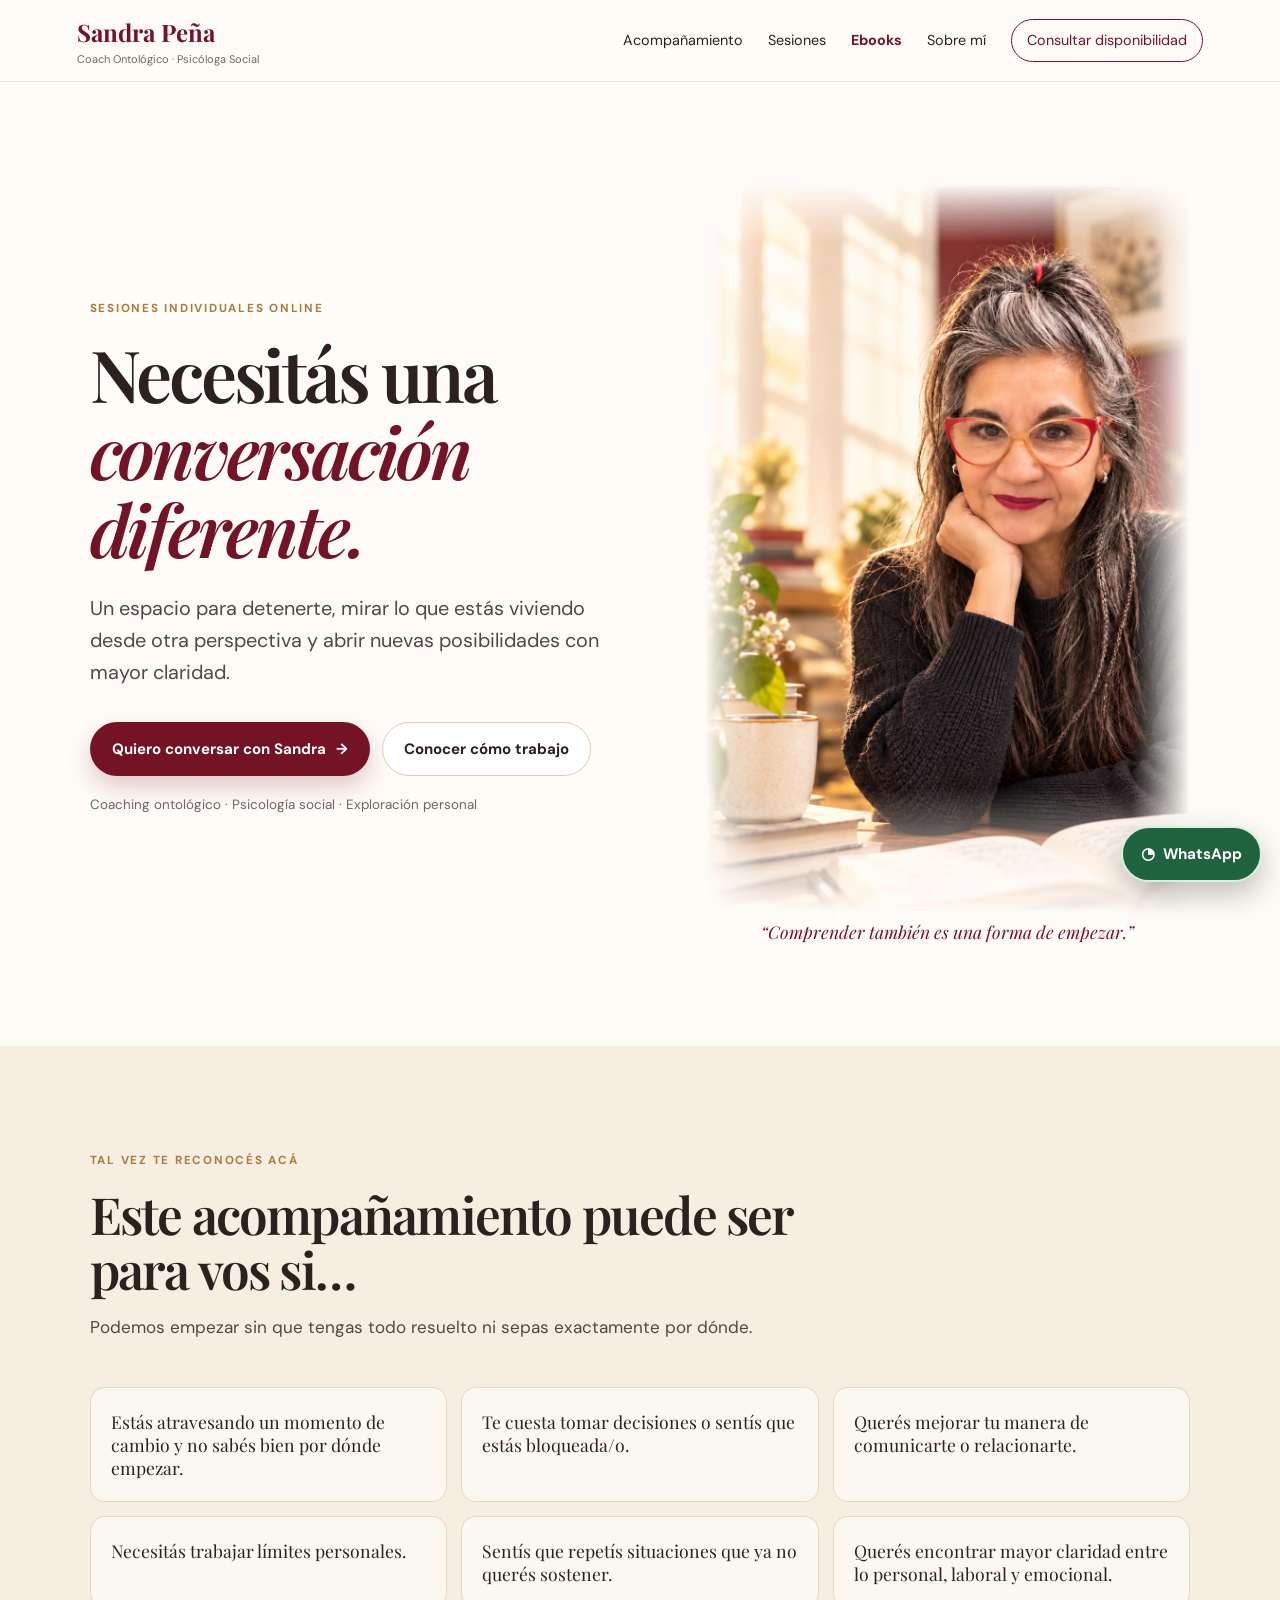
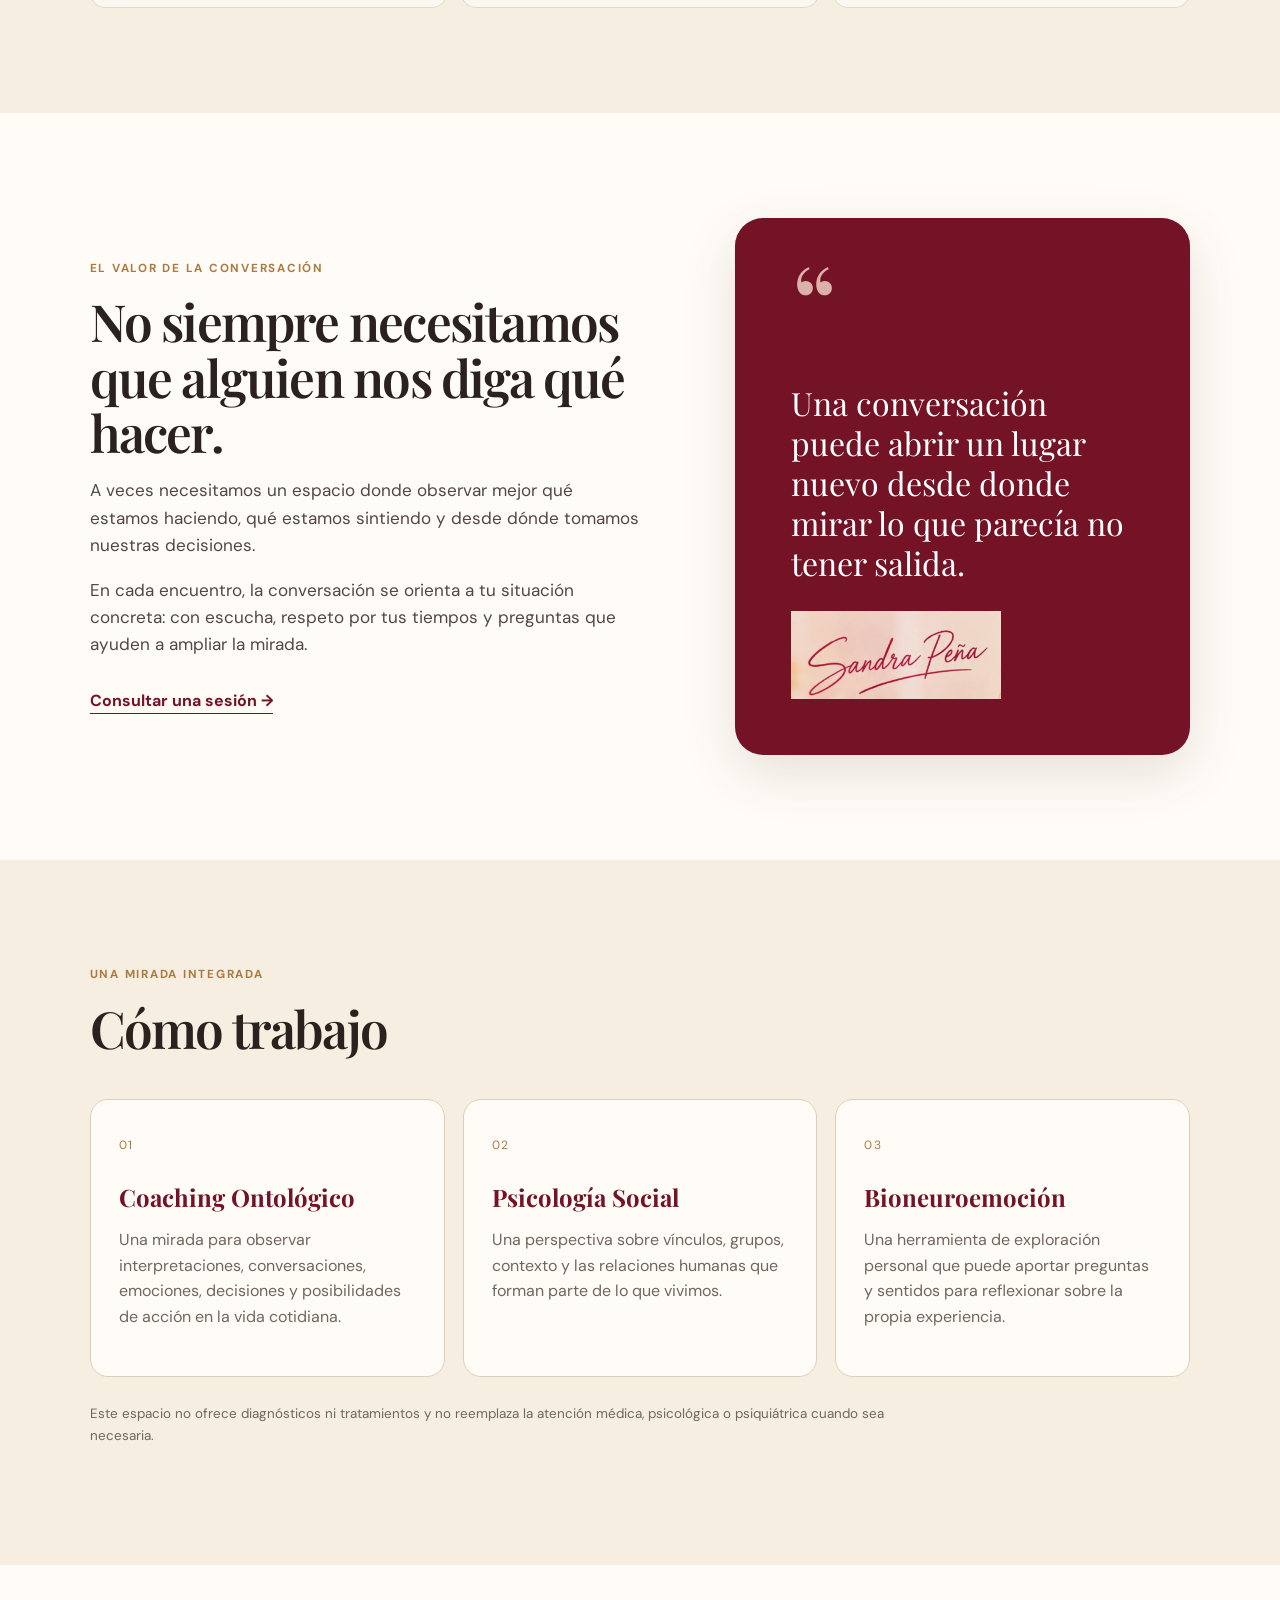
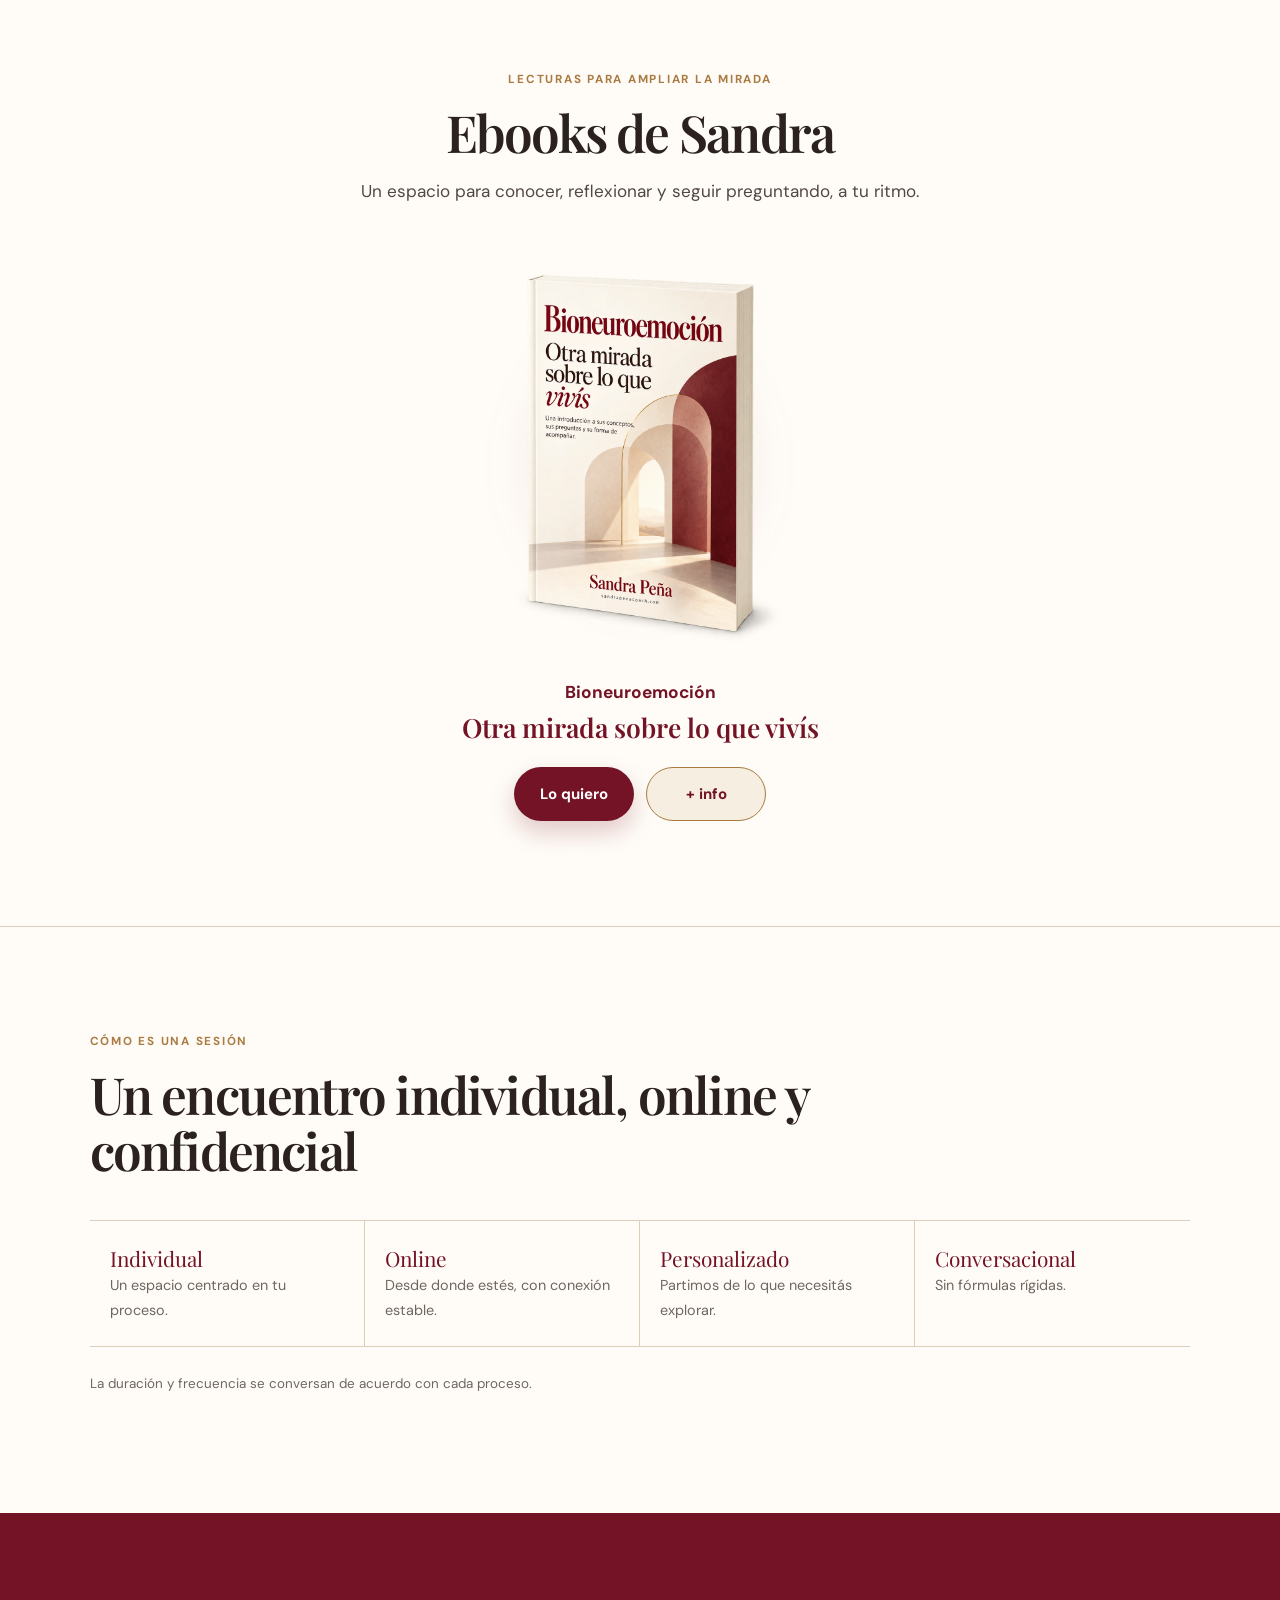
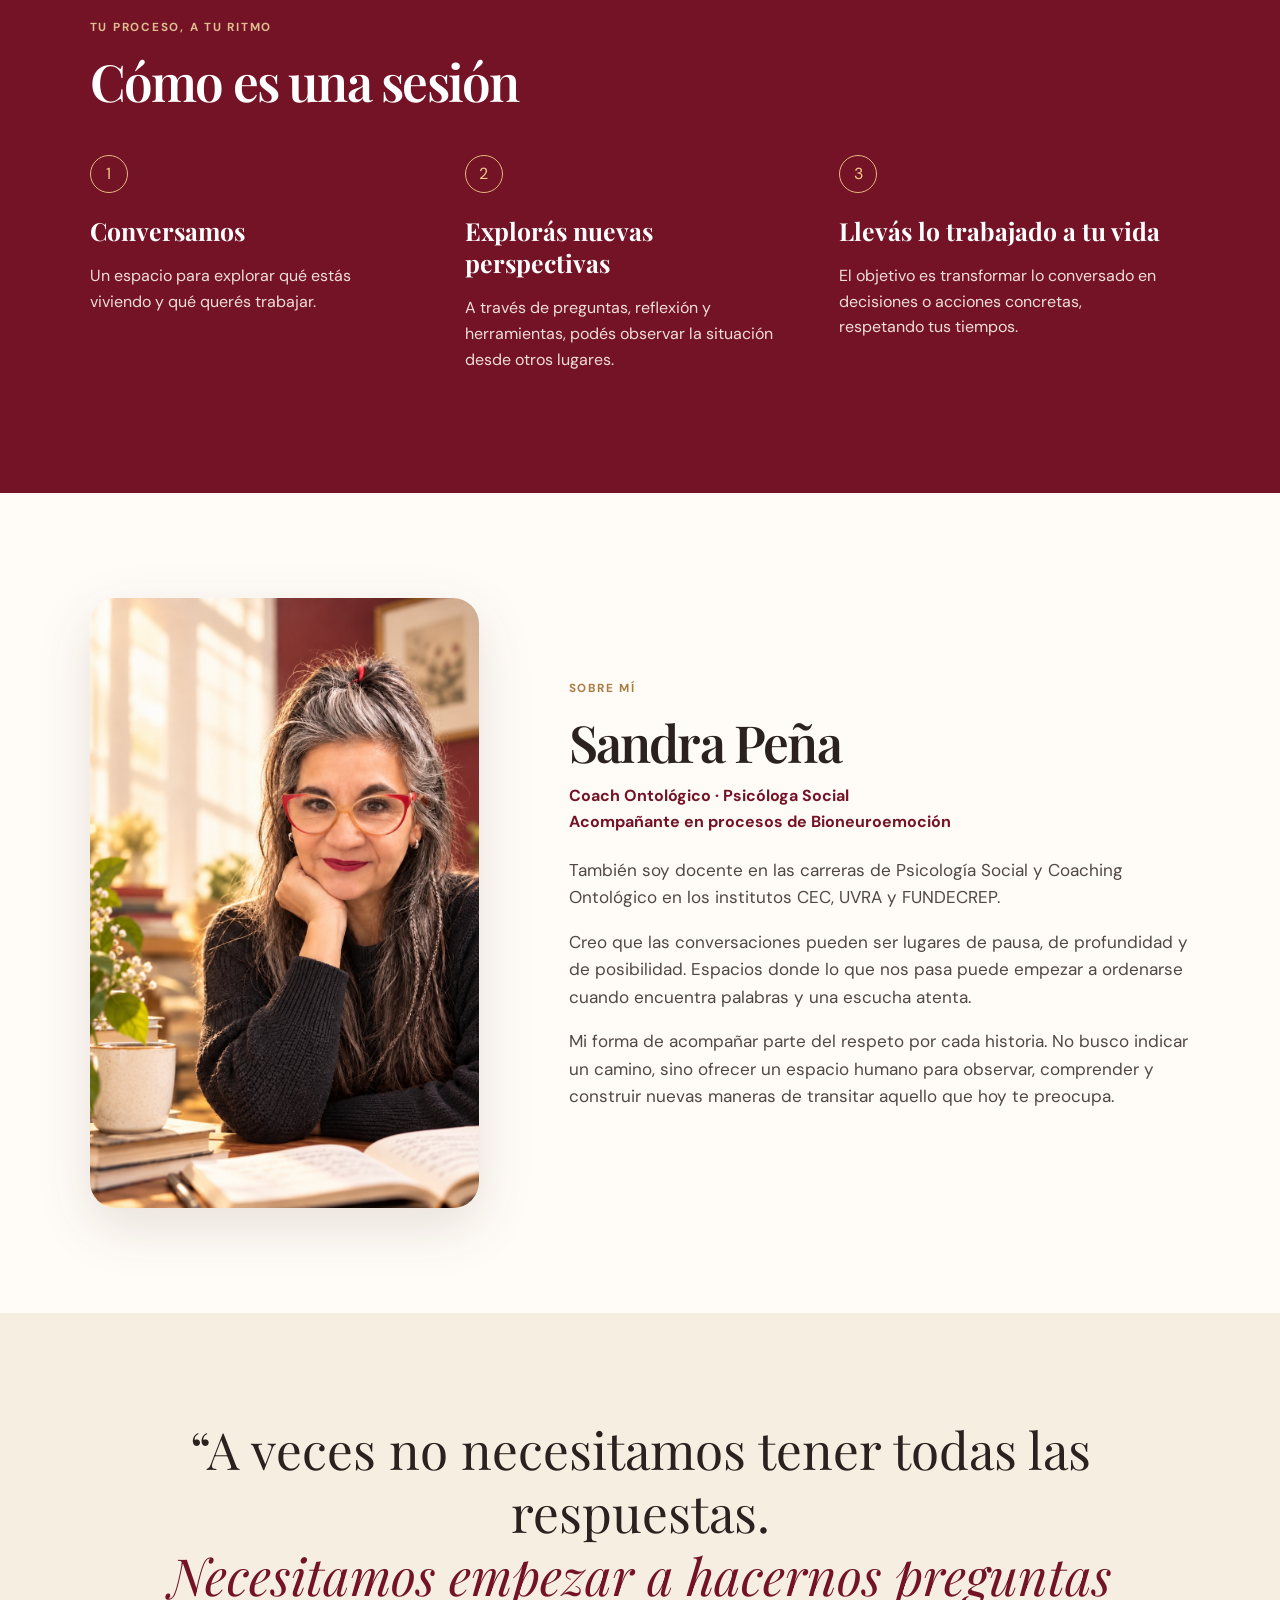
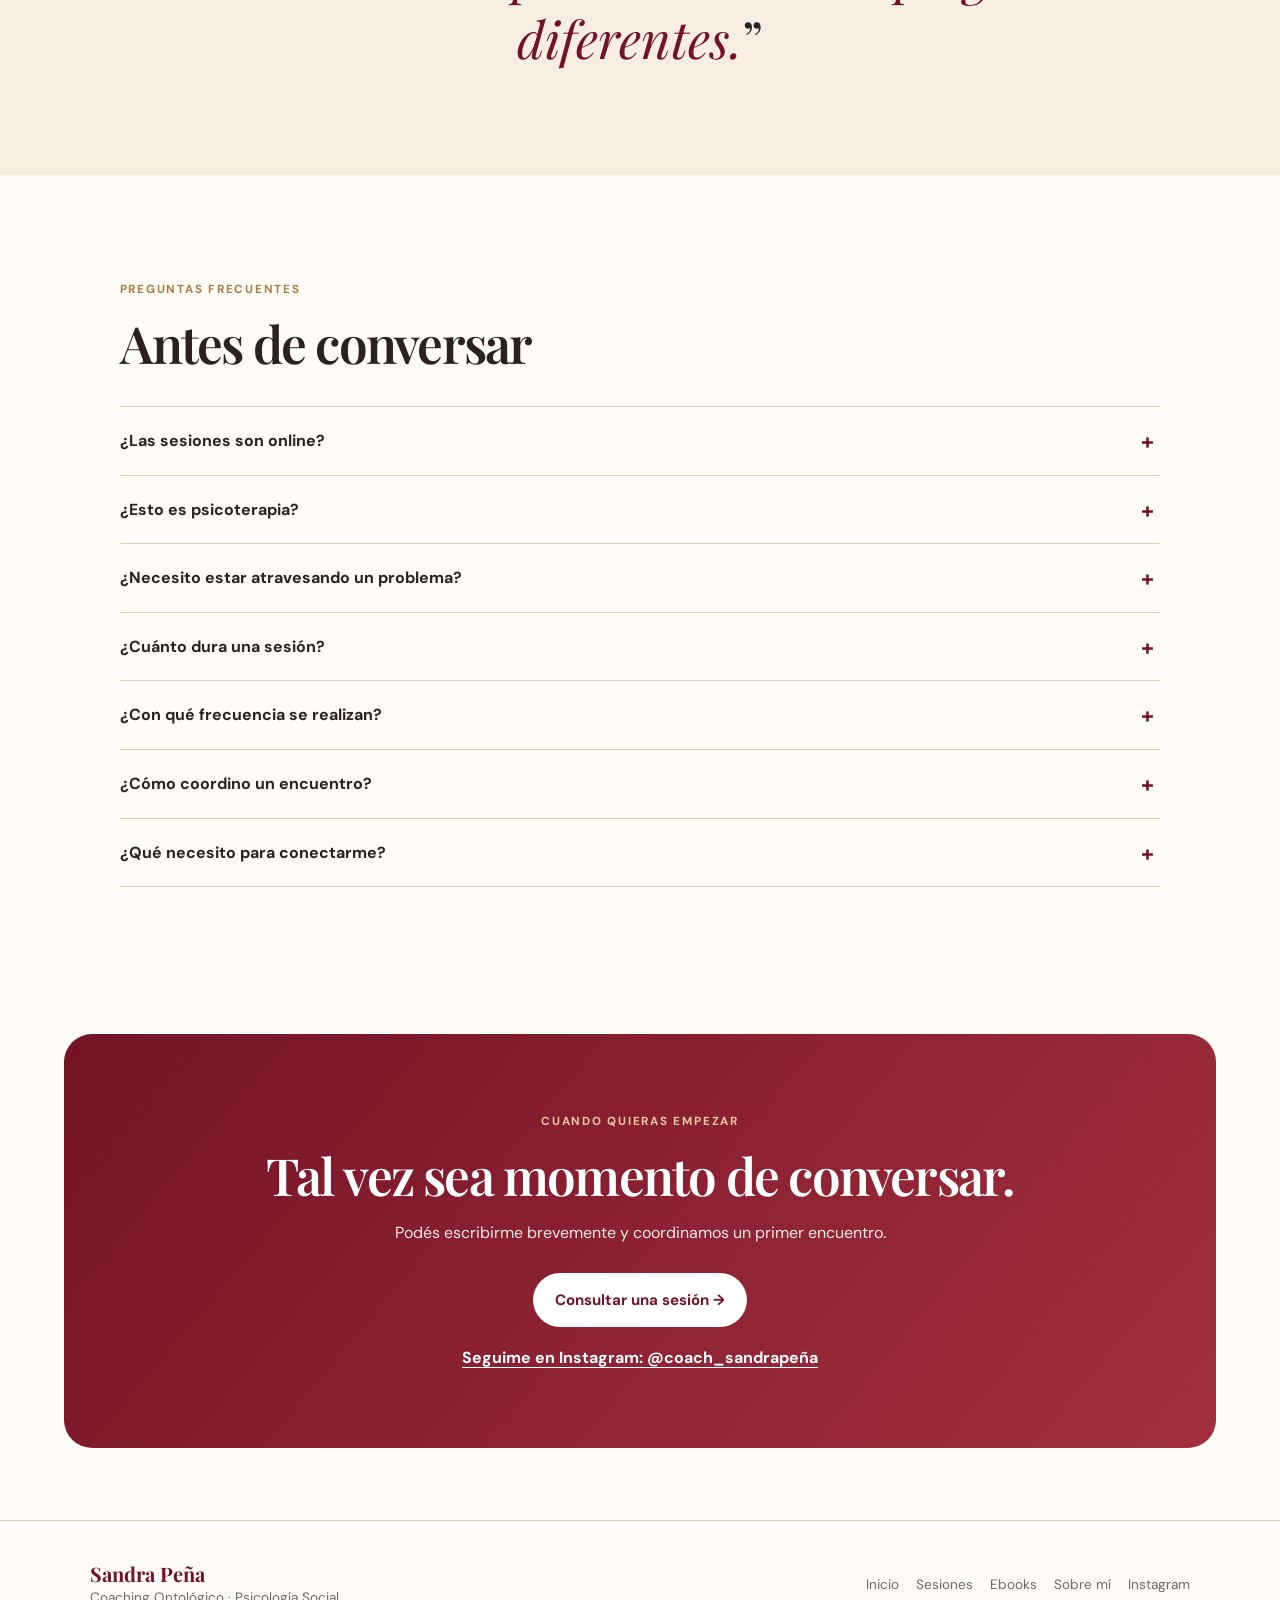
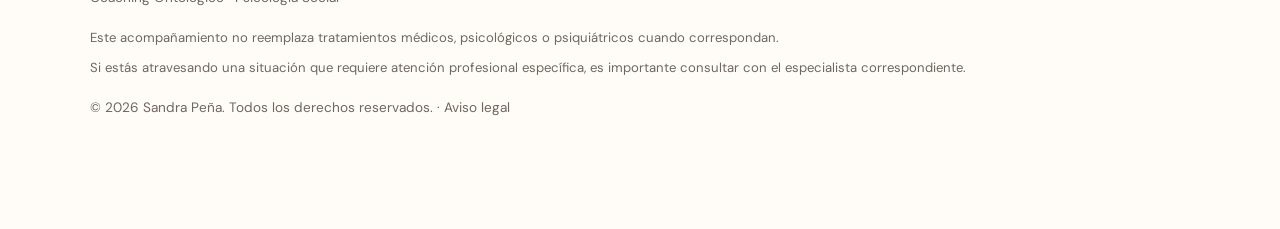
==== index.html @ 054c6bfd "Simplificar ficha del ebook con autora y derechos reservados" ====
<!doctype html>
<html lang="es">
<head>
  <meta charset="utf-8"><meta name="viewport" content="width=device-width, initial-scale=1">
  <title>Sandra Peña | Coaching Ontológico Online · Buenos Aires</title>
  <meta name="description" content="Sandra Peña, coach ontológico en Tortuguitas, Buenos Aires. Acompañamiento personal y sesiones online para explorar decisiones, vínculos, límites y cambios.">
  <meta name="robots" content="index,follow"><meta name="theme-color" content="#741326">
  <meta property="og:type" content="website"><meta property="og:locale" content="es_AR"><meta property="og:title" content="Sandra Peña | Coaching Ontológico Online · Buenos Aires"><meta property="og:description" content="Sandra Peña, coach ontológico en Tortuguitas, Buenos Aires. Acompañamiento personal y sesiones online para explorar decisiones, vínculos, límites y cambios."><meta property="og:image" content="https://sandrapenacoach.com/assets/sandra-hero.jpg">
  <meta name="twitter:card" content="summary_large_image"><link rel="icon" href="favicon.ico" sizes="any"><link rel="icon" href="favicon.png" type="image/png" sizes="192x192"><link rel="apple-touch-icon" href="apple-touch-icon.png" sizes="180x180">
  <link rel="preconnect" href="https://fonts.googleapis.com"><link rel="preconnect" href="https://fonts.gstatic.com" crossorigin><link href="https://fonts.googleapis.com/css2?family=DM+Sans:wght@400;500;600;700&family=Playfair+Display:ital,wght@0,600;0,700;1,600&display=swap" rel="stylesheet"><link rel="stylesheet" href="styles.css?v=20261008ebooks2">
<style>.instagram-link{display:block;margin:18px auto 0;color:#fff;text-decoration:underline;text-underline-offset:4px;font-weight:700}.whatsapp{display:flex;align-items:center;gap:8px;padding:13px 18px;background:#20633f;border:2px solid #d8f0df;box-shadow:0 12px 30px rgba(0,0,0,.25)}.whatsapp strong{font-size:.95rem}@media(max-width:600px){.whatsapp{width:auto;height:auto;min-height:52px;padding:14px 18px;text-align:left}.whatsapp span{display:inline}.whatsapp strong{font-size:1rem}}</style>
<link rel="canonical" href="https://sandrapenacoach.com/"><meta property="og:url" content="https://sandrapenacoach.com/"><meta property="og:site_name" content="Sandra Peña"><meta name="twitter:title" content="Sandra Peña | Coaching Ontológico Online · Buenos Aires"><meta name="twitter:description" content="Sandra Peña, coach ontológico en Tortuguitas, Buenos Aires. Acompañamiento personal y sesiones online para explorar decisiones, vínculos, límites y cambios."><meta name="twitter:image" content="https://sandrapenacoach.com/assets/sandra-hero.jpg">
</head>
<body>
<a class="skip-link" href="#contenido">Ir al contenido</a>
<header class="nav"><a href="#inicio" class="brand" aria-label="Sandra Peña, inicio"><span>Sandra Peña</span><small>Coach Ontológico · Psicóloga Social</small></a><nav aria-label="Secciones"><a href="#acompanamiento">Acompañamiento</a><a href="#sesiones">Sesiones</a><a href="#ebooks" class="ebooks-nav">Ebooks</a><a href="#sobre-mi">Sobre mí</a><a data-whatsapp href="https://wa.me/5491167024220?text=Hola%20Sandra%2C%20estuve%20viendo%20tu%20p%C3%A1gina%20y%20quer%C3%ADa%20consultarte%20por%20las%20sesiones%20individuales." class="nav-cta">Consultar disponibilidad</a></nav></header>
<main id="contenido">
<section class="hero" id="inicio"><div class="hero-copy reveal"><p class="eyebrow">Sesiones individuales online</p><h1>Necesitás una <em>conversación diferente.</em></h1><p class="lead">Un espacio para detenerte, mirar lo que estás viviendo desde otra perspectiva y abrir nuevas posibilidades con mayor claridad.</p><div class="actions"><a data-whatsapp href="https://wa.me/5491167024220?text=Hola%20Sandra%2C%20estuve%20viendo%20tu%20p%C3%A1gina%20y%20quer%C3%ADa%20consultarte%20por%20las%20sesiones%20individuales." class="btn primary">Quiero conversar con Sandra <b aria-hidden="true">→</b></a><a href="#como-trabajo" class="btn secondary">Conocer cómo trabajo</a></div><p class="micro">Coaching ontológico · Psicología social · Exploración personal</p></div><div class="hero-image reveal"><img src="assets/sandra-hero.jpg" alt="Sandra Peña, coach ontológico" width="1024" height="1536" fetchpriority="high" decoding="async"><p>“Comprender también es una forma de empezar.”</p></div></section>
<section class="section pale" id="acompanamiento"><div class="heading reveal"><p class="eyebrow">Tal vez te reconocés acá</p><h2>Este acompañamiento puede ser para vos si…</h2><p>Podemos empezar sin que tengas todo resuelto ni sepas exactamente por dónde.</p></div><ul class="prompt-grid reveal"><li>Estás atravesando un momento de cambio y no sabés bien por dónde empezar.</li><li>Te cuesta tomar decisiones o sentís que estás bloqueada/o.</li><li>Querés mejorar tu manera de comunicarte o relacionarte.</li><li>Necesitás trabajar límites personales.</li><li>Sentís que repetís situaciones que ya no querés sostener.</li><li>Querés encontrar mayor claridad entre lo personal, laboral y emocional.</li></ul></section>
<section class="section experience" id="como-trabajo"><div class="reveal"><p class="eyebrow">El valor de la conversación</p><h2>No siempre necesitamos que alguien nos diga qué hacer.</h2><p>A veces necesitamos un espacio donde observar mejor qué estamos haciendo, qué estamos sintiendo y desde dónde tomamos nuestras decisiones.</p><p>En cada encuentro, la conversación se orienta a tu situación concreta: con escucha, respeto por tus tiempos y preguntas que ayuden a ampliar la mirada.</p><a data-whatsapp class="text-link" href="https://wa.me/5491167024220?text=Hola%20Sandra%2C%20estuve%20viendo%20tu%20p%C3%A1gina%20y%20quer%C3%ADa%20consultarte%20por%20las%20sesiones%20individuales.">Consultar una sesión →</a></div><aside class="quote reveal"><b>“</b><blockquote>Una conversación puede abrir un lugar nuevo desde donde mirar lo que parecía no tener salida.</blockquote><img src="assets/firma-sandra.jpg" alt="Firma de Sandra Peña" width="345" height="145" loading="lazy" decoding="async"></aside></section>
<section class="section pale"><div class="heading reveal"><p class="eyebrow">Una mirada integrada</p><h2>Cómo trabajo</h2></div><div class="discipline-grid"><article class="reveal"><span>01</span><h3>Coaching Ontológico</h3><p>Una mirada para observar interpretaciones, conversaciones, emociones, decisiones y posibilidades de acción en la vida cotidiana.</p></article><article class="reveal"><span>02</span><h3>Psicología Social</h3><p>Una perspectiva sobre vínculos, grupos, contexto y las relaciones humanas que forman parte de lo que vivimos.</p></article><article class="reveal"><span>03</span><h3>Bioneuroemoción</h3><p>Una herramienta de exploración personal que puede aportar preguntas y sentidos para reflexionar sobre la propia experiencia.</p></article></div><p class="note">Este espacio no ofrece diagnósticos ni tratamientos y no reemplaza la atención médica, psicológica o psiquiátrica cuando sea necesaria.</p></section>
<section class="section ebooks" id="ebooks" aria-labelledby="ebooks-title">
<div class="heading reveal"><p class="eyebrow">Lecturas para ampliar la mirada</p><h2 id="ebooks-title">Ebooks de Sandra</h2><p>Un espacio para conocer, reflexionar y seguir preguntando, a tu ritmo.</p></div>
<div class="ebook-grid"><article class="ebook-card reveal" aria-labelledby="bio-book-title">
<div class="ebook-stage"><img src="assets/bioneuroemocion-libro.webp" alt="Portada del libro Bioneuroemoción: otra mirada sobre lo que vivís, de Sandra Peña" width="1024" height="1536" loading="lazy" decoding="async"></div>
<h3 id="bio-book-title"><span>Bioneuroemoción</span>Otra mirada sobre lo que vivís</h3>
<div class="ebook-actions"><a class="btn primary ebook-buy" href="https://wa.me/5491167024220?text=Hola%20Sandra%20vi%20tu%20libro%20%E2%80%9CBioneuroemoci%C3%B3n%3A%20otra%20mirada%20sobre%20lo%20que%20viv%C3%ADs%E2%80%9D%20en%20tu%20web%20me%20interesa%20tenerlo">Lo quiero</a><button class="btn ebook-info" type="button" aria-expanded="false" aria-controls="bio-book-info">+ info</button></div>
<div class="ebook-details" id="bio-book-info" hidden>
<p class="ebook-subtitle">Una introducción a sus conceptos, sus preguntas y su forma de acompañar.</p>
<p>¿Escuchaste hablar de bioneuroemoción y querés entender qué propone? Este libro te acerca a sus conceptos básicos con palabras sencillas y ejemplos cotidianos: interpretaciones, emociones, creencias, proyección e historia familiar.</p>
<p>Una lectura para conocer el enfoque, distinguir sus propuestas de las afirmaciones científicas y saber qué preguntar antes de elegir un acompañamiento o una formación. No necesitás conocimientos previos.</p>
<p class="ebook-specs">Autora: Sandra Peña<br>© 2026 Sandra Peña. Todos los derechos reservados.</p>
<p class="ebook-note">Contenido educativo e informativo. No ofrece diagnósticos ni tratamientos y no reemplaza la atención médica, psicológica o psicoterapéutica.</p>
<p>La compra se coordina por WhatsApp. Una vez confirmado el pago, Sandra te envía el PDF de forma manual.</p>
<a class="btn primary ebook-buy" href="https://wa.me/5491167024220?text=Hola%20Sandra%20vi%20tu%20libro%20%E2%80%9CBioneuroemoci%C3%B3n%3A%20otra%20mirada%20sobre%20lo%20que%20viv%C3%ADs%E2%80%9D%20en%20tu%20web%20me%20interesa%20tenerlo">Lo quiero</a>
</div></article></div></section>
<section class="section" id="sesiones"><div class="heading reveal"><p class="eyebrow">Cómo es una sesión</p><h2>Un encuentro individual, online y confidencial</h2></div><div class="session-grid reveal"><div><strong>Individual</strong><span>Un espacio centrado en tu proceso.</span></div><div><strong>Online</strong><span>Desde donde estés, con conexión estable.</span></div><div><strong>Personalizado</strong><span>Partimos de lo que necesitás explorar.</span></div><div><strong>Conversacional</strong><span>Sin fórmulas rígidas.</span></div></div><p class="note">La duración y frecuencia se conversan de acuerdo con cada proceso.</p></section>
<section class="section process" aria-labelledby="proceso-titulo"><div class="heading reveal"><p class="eyebrow">Tu proceso, a tu ritmo</p><h2 id="proceso-titulo">Cómo es una sesión</h2></div><ol><li class="reveal"><span aria-hidden="true">1</span><h3>Conversamos</h3><p>Un espacio para explorar qué estás viviendo y qué querés trabajar.</p></li><li class="reveal"><span aria-hidden="true">2</span><h3>Explorás nuevas perspectivas</h3><p>A través de preguntas, reflexión y herramientas, podés observar la situación desde otros lugares.</p></li><li class="reveal"><span aria-hidden="true">3</span><h3>Llevás lo trabajado a tu vida</h3><p>El objetivo es transformar lo conversado en decisiones o acciones concretas, respetando tus tiempos.</p></li></ol></section>
<section class="section about" id="sobre-mi"><img class="reveal" src="assets/sandra-hero.jpg" alt="Sandra Peña, Coach Ontológico y Psicóloga Social" width="1024" height="1536" loading="lazy" decoding="async"><div class="reveal"><p class="eyebrow">Sobre mí</p><h2>Sandra Peña</h2><p class="role">Coach Ontológico · Psicóloga Social<br>Acompañante en procesos de Bioneuroemoción</p><p>También soy docente en las carreras de Psicología Social y Coaching Ontológico en los institutos CEC, UVRA y FUNDECREP.</p><p>Creo que las conversaciones pueden ser lugares de pausa, de profundidad y de posibilidad. Espacios donde lo que nos pasa puede empezar a ordenarse cuando encuentra palabras y una escucha atenta.</p><p>Mi forma de acompañar parte del respeto por cada historia. No busco indicar un camino, sino ofrecer un espacio humano para observar, comprender y construir nuevas maneras de transitar aquello que hoy te preocupa.</p></div></section>
<section class="editorial"><p class="reveal">“A veces no necesitamos tener todas las respuestas.<br><em>Necesitamos empezar a hacernos preguntas diferentes.</em>”</p></section>
<section class="section faq"><div class="heading reveal"><p class="eyebrow">Preguntas frecuentes</p><h2>Antes de conversar</h2></div><div class="reveal"><details><summary>¿Las sesiones son online?</summary><p>Sí. Se realizan de manera online, para que puedas conectarte desde donde estés.</p></details><details><summary>¿Esto es psicoterapia?</summary><p>No. Es un espacio de acompañamiento desde el coaching ontológico y la psicología social. No sustituye un proceso de psicoterapia ni la atención médica o psiquiátrica cuando sean necesarias.</p></details><details><summary>¿Necesito estar atravesando un problema?</summary><p>No necesariamente. También puede ser un espacio para revisar una decisión, un cambio o una inquietud.</p></details><details><summary>¿Cuánto dura una sesión?</summary><p>La duración se informa y acuerda al momento de coordinar, según la modalidad elegida.</p></details><details><summary>¿Con qué frecuencia se realizan?</summary><p>La frecuencia se conversa de manera personalizada según lo que necesites trabajar.</p></details><details><summary>¿Cómo coordino un encuentro?</summary><p>Podés enviar una consulta por WhatsApp para conversar sobre disponibilidad y modalidad.</p></details><details><summary>¿Qué necesito para conectarme?</summary><p>Un dispositivo con cámara y una conexión estable, en un lugar donde puedas estar con privacidad.</p></details></div></section>
<section class="cta reveal" id="contacto"><p class="eyebrow">Cuando quieras empezar</p><h2>Tal vez sea momento de conversar.</h2><p>Podés escribirme brevemente y coordinamos un primer encuentro.</p><a data-whatsapp class="btn light" href="https://wa.me/5491167024220?text=Hola%20Sandra%2C%20estuve%20viendo%20tu%20p%C3%A1gina%20y%20quer%C3%ADa%20consultarte%20por%20las%20sesiones%20individuales." aria-label="Consultar por WhatsApp">Consultar una sesión →</a><a class="instagram-link" href="https://instagram.com/coach_sandrapena" target="_blank" rel="noopener">Seguime en Instagram: @coach_sandrapeña</a></section>
</main>
<template id="testimonios-pendientes">
<section class="section pale testimonials" aria-labelledby="testimonios-titulo"><div class="heading"><p class="eyebrow">Cada proceso es propio</p><h2 id="testimonios-titulo">Experiencias de quienes atravesaron su propio proceso</h2></div><div class="testimonial-grid"><figure><blockquote>“Pude ordenar muchas cosas que venía postergando y empezar a tomar decisiones con más claridad.”</blockquote><figcaption>Mariana</figcaption></figure><figure><blockquote>“Entendí que estaba repitiendo situaciones sin darme cuenta. Hoy puedo verlas antes y elegir distinto.”</blockquote><figcaption>Carla</figcaption></figure><figure><blockquote>“Aprendí a poner límites sin sentir tanta culpa. Eso cambió mucho mi manera de relacionarme.”</blockquote><figcaption>Lucía</figcaption></figure></div></section>
</template>

<a data-whatsapp class="whatsapp" href="https://wa.me/5491167024220?text=Hola%20Sandra%2C%20estuve%20viendo%20tu%20p%C3%A1gina%20y%20quer%C3%ADa%20consultarte%20por%20las%20sesiones%20individuales." aria-label="Consultar por WhatsApp"><span aria-hidden="true">◔</span><strong>WhatsApp</strong></a>
<footer><div><strong>Sandra Peña</strong><span>Coaching Ontológico · Psicología Social</span></div><nav aria-label="Pie de página"><a href="#inicio">Inicio</a><a href="#sesiones">Sesiones</a><a href="#ebooks" class="ebooks-nav">Ebooks</a><a href="#sobre-mi">Sobre mí</a><a href="https://instagram.com/coach_sandrapena" target="_blank" rel="noopener" aria-label="Instagram de Sandra Peña">Instagram</a></nav><p class="legal">Este acompañamiento no reemplaza tratamientos médicos, psicológicos o psiquiátricos cuando correspondan.<br><span>Si estás atravesando una situación que requiere atención profesional específica, es importante consultar con el especialista correspondiente.</span></p><p>© <span id="year">2026</span> Sandra Peña. Todos los derechos reservados. · <a href="/aviso-legal">Aviso legal</a></p></footer>
<script type="application/ld+json" id="structured-data">{"@context":"https://schema.org","@graph":[{"@type":"Person","@id":"https://sandrapenacoach.com/#sandra","name":"Sandra Peña","url":"https://sandrapenacoach.com/","image":"https://sandrapenacoach.com/assets/sandra-hero.jpg","jobTitle":"Coach Ontológico y Psicóloga Social","description":"Sandra Peña, coach ontológico y psicóloga social en Tortuguitas, Malvinas Argentinas, Buenos Aires. Ofrece sesiones individuales online de coaching y acompañamiento personal.","telephone":"+5491167024220","sameAs":["https://instagram.com/coach_sandrapena"],"address":{"@type":"PostalAddress","addressLocality":"Tortuguitas","addressRegion":"Buenos Aires","addressCountry":"AR"}},{"@type":"WebSite","@id":"https://sandrapenacoach.com/#website","url":"https://sandrapenacoach.com/","name":"Sandra Peña","inLanguage":"es-AR","publisher":{"@id":"https://sandrapenacoach.com/#sandra"}},{"@type":"Service","@id":"https://sandrapenacoach.com/#coaching","name":"Coaching ontológico online","serviceType":"Coaching ontológico y acompañamiento personal online","description":"Sesiones individuales online de coaching ontológico y acompañamiento personal para explorar decisiones, comunicación, vínculos, límites y procesos de cambio.","provider":{"@id":"https://sandrapenacoach.com/#sandra"},"areaServed":[{"@type":"Place","name":"Tortuguitas, Malvinas Argentinas"},{"@type":"AdministrativeArea","name":"Buenos Aires"},{"@type":"Country","name":"Argentina"}],"availableChannel":{"@type":"ServiceChannel","serviceUrl":"https://sandrapenacoach.com/#sesiones","availableLanguage":"es"}},{"@type":"WebPage","@id":"https://sandrapenacoach.com/#pagina","url":"https://sandrapenacoach.com/","name":"Sandra Peña | Coaching Ontológico Online · Buenos Aires","description":"Sandra Peña, coach ontológico en Tortuguitas, Buenos Aires. Acompañamiento personal y sesiones online para explorar decisiones, vínculos, límites y cambios.","inLanguage":"es-AR","isPartOf":{"@id":"https://sandrapenacoach.com/#website"},"about":[{"@id":"https://sandrapenacoach.com/#sandra"},{"@id":"https://sandrapenacoach.com/#coaching"}]}]}</script><script src="script.js?v=20261008ebooks"></script>
</body></html>
---- styles.css ----
:root{--wine:#741326;--dark:#4f0917;--gold:#a97b42;--cream:#f6eee1;--paper:#fffcf7;--ink:#2b2220;--muted:#706660;--line:#ddceb9;--shadow:0 18px 55px rgba(67,29,25,.13)}*{box-sizing:border-box}html{scroll-behavior:smooth}body{margin:0;background:var(--paper);color:var(--ink);font:16px/1.6 "DM Sans",Arial,sans-serif}a{color:inherit;text-decoration:none}img{display:block;max-width:100%}h1,h2,h3{font-family:"Playfair Display",Georgia,serif;line-height:1.08;margin:0}h1{font-size:clamp(3rem,5.6vw,6.1rem);letter-spacing:-.045em;font-weight:600}h1 em{color:var(--wine)}h2{font-size:clamp(2.2rem,4vw,4.2rem);letter-spacing:-.035em;font-weight:600}h3{font-size:1.5rem;color:var(--wine)}.skip-link{position:absolute;top:-70px;left:12px;z-index:100;background:var(--wine);color:#fff;padding:10px 14px}.skip-link:focus{top:0}.nav{height:82px;position:sticky;top:0;z-index:20;display:flex;justify-content:space-between;align-items:center;padding:14px clamp(18px,6vw,96px);background:rgba(255,252,247,.92);backdrop-filter:blur(16px);border-bottom:1px solid rgba(169,123,66,.18)}.brand{display:flex;flex-direction:column;line-height:1.1}.brand span,footer strong{font:700 1.5rem "Playfair Display",serif;color:var(--wine)}.brand small{font-size:.69rem;margin-top:5px;color:var(--muted)}.nav nav{display:flex;gap:25px;align-items:center;font-size:.9rem}.nav nav a:hover,footer a:hover{color:var(--wine)}.nav-cta{padding:9px 15px;border:1px solid var(--wine);border-radius:999px;color:var(--wine)}.hero{min-height:calc(100vh - 82px);display:grid;grid-template-columns:1.04fr .96fr;align-items:center;gap:clamp(40px,7vw,120px);padding:clamp(48px,8vw,120px) clamp(18px,7vw,112px);overflow:hidden}.hero-copy{max-width:710px}.eyebrow{margin:0 0 17px;text-transform:uppercase;font-weight:700;letter-spacing:.15em;font-size:.73rem;color:var(--gold)}.lead{font-size:clamp(1.08rem,1.55vw,1.28rem);max-width:620px;color:#514743;margin:26px 0 0}.actions{display:flex;gap:12px;flex-wrap:wrap;margin:33px 0 18px}.btn{display:inline-flex;gap:10px;align-items:center;justify-content:center;border-radius:999px;padding:14px 21px;font-weight:700;font-size:.94rem;border:1px solid transparent;transition:transform .2s,background .2s,box-shadow .2s}.btn:hover{transform:translateY(-2px)}.btn:focus-visible,a:focus-visible,summary:focus-visible{outline:3px solid #d4aa6d;outline-offset:4px}.primary{color:#fff;background:var(--wine);box-shadow:0 11px 25px rgba(116,19,38,.22)}.primary:hover{background:var(--dark)}.secondary{border-color:var(--line);background:#fff}.micro,.note{color:var(--muted);font-size:.84rem}.hero-image{position:relative;justify-self:end;max-width:590px}.hero-image:before{content:"";position:absolute;z-index:-1;inset:-25px 15% 15% -23px;border:1px solid rgba(169,123,66,.52);border-radius:48% 48% 24px 24px}.hero-image img{width:100%;height:min(75vh,740px);object-fit:cover;object-position:center 22%;border-radius:45% 45% 25px 25px;box-shadow:var(--shadow)}.hero-image p{position:absolute;left:-37px;bottom:30px;max-width:285px;padding:17px 19px;margin:0;background:rgba(255,252,247,.94);border-left:3px solid var(--wine);font:italic 1.05rem "Playfair Display",serif;color:var(--wine);box-shadow:var(--shadow)}.section{padding:105px clamp(18px,7vw,112px)}.pale{background:var(--cream)}.heading{max-width:780px}.heading>p:not(.eyebrow),.experience p:not(.eyebrow),.about p:not(.eyebrow):not(.role){color:#514743;font-size:1.07rem}.prompt-grid{display:grid;grid-template-columns:repeat(3,1fr);gap:14px;padding:0;margin:45px 0 0;list-style:none}.prompt-grid li{padding:22px 20px;background:rgba(255,255,255,.54);border:1px solid rgba(169,123,66,.25);border-radius:15px;font:1.1rem "Playfair Display",serif}.experience{display:grid;grid-template-columns:1.1fr .9fr;gap:clamp(40px,7vw,100px);align-items:center}.text-link{display:inline-block;margin-top:12px;color:var(--wine);font-weight:700;border-bottom:1px solid}.quote{background:var(--wine);border-radius:28px;padding:clamp(32px,5vw,56px);color:#fff;box-shadow:var(--shadow)}.quote>b{font:7rem/.5 "Playfair Display",serif;color:#dcb1aa}.quote blockquote{font:clamp(1.6rem,2.5vw,2.45rem)/1.25 "Playfair Display",serif;margin:28px 0}.quote img{width:210px;height:auto;max-width:100%;object-fit:contain;mix-blend-mode:screen;opacity:.9}.discipline-grid{display:grid;grid-template-columns:repeat(3,1fr);gap:18px;margin-top:43px}.discipline-grid article{padding:31px 28px;background:var(--paper);border:1px solid var(--line);border-radius:18px}.discipline-grid span{color:var(--gold);font-size:.75rem;letter-spacing:.14em}.discipline-grid h3{margin:28px 0 10px}.discipline-grid p{color:var(--muted)}.note{max-width:850px;margin-top:26px}.session-grid{display:grid;grid-template-columns:repeat(4,1fr);margin-top:42px;border-top:1px solid var(--line);border-bottom:1px solid var(--line)}.session-grid div{padding:23px 20px;border-right:1px solid var(--line)}.session-grid div:last-child{border:0}.session-grid strong{display:block;color:var(--wine);font:1.3rem "Playfair Display",serif}.session-grid span{font-size:.9rem;color:var(--muted)}.process{background:var(--wine);color:#fff}.process .eyebrow{color:#dfbd91}.process ol{padding:0;margin:46px 0 0;display:grid;grid-template-columns:repeat(3,1fr);list-style:none}.process li{padding-right:32px}.process li>span{display:grid;place-items:center;width:38px;height:38px;border:1px solid #e3b87c;border-radius:50%;color:#f1c889;margin-bottom:22px}.process h3{color:#fff}.process li p{color:#f0deda}.about{display:grid;grid-template-columns:.77fr 1.23fr;gap:clamp(38px,7vw,105px);align-items:center}.about>img{width:100%;height:610px;object-fit:cover;object-position:center 22%;border-radius:26px;box-shadow:var(--shadow)}.role{font-weight:700;color:var(--wine);margin:13px 0 23px}.editorial{padding:105px 20px;background:var(--cream);text-align:center}.editorial p{max-width:980px;margin:0 auto;font:clamp(2rem,4vw,4rem)/1.23 "Playfair Display",serif}.editorial em{color:var(--wine)}.faq{max-width:1220px;margin:auto}.faq>div:last-child{margin-top:35px;border-bottom:1px solid var(--line)}details{border-top:1px solid var(--line);padding:21px 0}summary{position:relative;cursor:pointer;padding-right:35px;font-weight:700;list-style:none}summary::-webkit-details-marker{display:none}summary:after{content:"+";position:absolute;right:6px;color:var(--wine);font-size:1.4rem;top:-4px}details[open] summary:after{content:"−"}details p{max-width:810px;color:var(--muted);margin-bottom:0}.cta{margin:42px clamp(12px,5vw,72px) 72px;padding:78px 24px;background:linear-gradient(130deg,var(--wine),#a2303d);border-radius:28px;text-align:center;color:#fff}.cta h2{max-width:850px;margin:auto}.cta>p:not(.eyebrow){max-width:600px;margin:17px auto 27px;color:#f6e8e4}.cta .eyebrow{color:#e9c99f}.light{background:#fff;color:var(--wine)}.cta small{display:block;margin-top:14px;color:#f5dcd6}.whatsapp{position:fixed;right:18px;bottom:18px;z-index:25;padding:12px 16px;border-radius:999px;background:#275d45;color:#fff;font-weight:700;box-shadow:var(--shadow)}footer{display:grid;grid-template-columns:1fr auto;gap:18px 45px;padding:39px clamp(18px,7vw,112px);border-top:1px solid var(--line);color:var(--muted);font-size:.85rem}footer strong{display:block;font-size:1.25rem}footer nav{display:flex;gap:17px;align-items:center}footer .legal{grid-column:1/-1;margin:0;max-width:750px;font-size:.75rem}footer p{margin:0}.reveal{opacity:0;transform:translateY(15px);transition:opacity .65s ease,transform .65s ease}.visible{opacity:1;transform:none}@media (prefers-reduced-motion:reduce){html{scroll-behavior:auto}.reveal{opacity:1;transform:none;transition:none}}@media(max-width:900px){.nav nav a:not(.nav-cta){display:none}.hero,.experience,.about{grid-template-columns:1fr}.hero{padding-top:52px}.hero-image{justify-self:center;max-width:560px}.hero-image img{height:620px}.prompt-grid{grid-template-columns:1fr 1fr}.discipline-grid{grid-template-columns:1fr}.session-grid{grid-template-columns:1fr 1fr}.session-grid div:nth-child(2){border-right:0}.session-grid div:nth-child(-n+2){border-bottom:1px solid var(--line)}.about>img{height:520px}}@media(max-width:600px){.nav{height:68px;padding:11px 17px}.brand small{display:none}.brand span{font-size:1.33rem}.hero{min-height:auto;padding:45px 18px 66px;gap:45px}h1{font-size:3rem}.lead{font-size:1.06rem}.btn{width:100%;min-height:49px}.actions{flex-direction:column}.hero-image{width:100%}.hero-image img{height:500px;border-radius:40% 40% 22px 22px}.hero-image p{left:14px;right:14px;bottom:16px;max-width:none;font-size:.98rem}.section{padding:74px 18px}.prompt-grid,.session-grid,.process ol{grid-template-columns:1fr}.prompt-grid{margin-top:30px}.prompt-grid li{padding:18px}.experience{gap:35px}.quote{padding:35px 25px}.discipline-grid{margin-top:30px}.session-grid{margin-top:30px}.session-grid div,.session-grid div:nth-child(2){border-right:0;border-bottom:1px solid var(--line)}.session-grid div:last-child{border-bottom:0}.process ol{gap:25px;margin-top:33px}.process li{padding-right:0}.process li>span{margin-bottom:12px}.about{gap:35px}.about>img{height:470px}.editorial{padding:80px 20px}.cta{margin:18px 12px 42px;padding:56px 20px;border-radius:22px}footer{grid-template-columns:1fr;padding:32px 18px}footer nav{grid-row:2;flex-wrap:wrap}.whatsapp{right:12px;bottom:12px;width:48px;height:48px;text-align:center;padding:12px}.whatsapp span{display:none}}

/* Refinements: original palette and components retained. */
[id]{scroll-margin-top:100px}
.hero>*{min-width:0}
.hero-image{width:100%;max-width:510px}
.hero-image:before{display:none}
.hero-image img{height:auto;max-width:100%;border-radius:0;box-shadow:none;object-fit:contain;-webkit-mask-image:linear-gradient(to right,transparent,#000 12%,#000 88%,transparent),linear-gradient(to bottom,transparent,#000 8%,#000 83%,transparent);mask-image:linear-gradient(to right,transparent,#000 12%,#000 88%,transparent),linear-gradient(to bottom,transparent,#000 8%,#000 83%,transparent);-webkit-mask-composite:source-in;mask-composite:intersect}
.hero-image p{position:relative;left:auto;right:auto;bottom:auto;max-width:none;background:none;border:none;box-shadow:none;text-align:center;padding:8px 22px 0;font-size:1.1rem}
.process li{min-width:0;padding-right:28px}
.process h3{font-size:clamp(1.3rem,2vw,1.55rem);line-height:1.3}
.process ol{gap:24px}
footer{padding-bottom:110px}
footer .legal{font-size:.82rem;line-height:1.7;max-width:900px}
footer .legal span{display:inline-block;margin-top:7px}
.testimonial-grid{display:grid;grid-template-columns:repeat(3,minmax(0,1fr));gap:22px;margin-top:38px}
.testimonial-grid figure{margin:0;padding:28px;background:var(--paper);border:1px solid var(--line);border-radius:18px}
.testimonial-grid blockquote{margin:0 0 20px;font:1.25rem/1.6 "Playfair Display",serif;color:var(--ink)}
.testimonial-grid figcaption{color:var(--wine);font-weight:700}
@media(max-width:900px){.hero-image{max-width:460px}.testimonial-grid{grid-template-columns:1fr}}
@media(max-width:600px){[id]{scroll-margin-top:88px}.nav nav{gap:0}.nav-cta{font-size:.76rem;padding:9px 11px}.hero{gap:25px;padding-bottom:48px}.hero-image{max-width:390px}.hero-image img{height:auto;border-radius:0}.hero-image p{padding:4px 14px 0;font-size:1rem}.actions{align-items:flex-start}.actions .btn,.cta .btn{width:auto;max-width:100%;padding:14px 18px}.process ol{gap:27px}.process li{padding-right:0}.testimonial-grid figure{padding:23px}.whatsapp{min-height:48px}.prompt-grid li{line-height:1.5}}


/* Biblioteca digital: marfil, vino y oro; portada sobre fondo transparente. */
.nav nav a.ebooks-nav{display:inline-flex;color:var(--wine);font-weight:700}
.ebooks{background:var(--paper);border-bottom:1px solid var(--line)}
.ebook-grid{display:grid;grid-template-columns:repeat(auto-fit,minmax(min(100%,320px),440px));justify-content:center;gap:55px 36px;margin-top:35px}
.ebooks .heading{margin-inline:auto;text-align:center}
.ebook-card{min-width:0;text-align:center}
.ebook-stage{position:relative;isolation:isolate;margin:0 auto 22px;width:100%;max-width:280px}
.ebook-stage:before{content:"";position:absolute;inset:15% 0 8%;z-index:-1;border-radius:50%;background:radial-gradient(ellipse,rgba(169,123,66,.18),rgba(116,19,38,.06) 45%,transparent 70%);filter:blur(19px)}
.ebook-stage img{width:100%;height:auto;object-fit:contain}
.ebook-card h3{max-width:360px;margin:0 auto;font-size:1.65rem;line-height:1.22;font-weight:600}
.ebook-card h3 span{display:block;font-size:1.08rem;margin-bottom:8px;font-family:"DM Sans",sans-serif;font-weight:700}
.ebook-actions{display:flex;justify-content:center;gap:12px;margin-top:23px}
.ebook-actions .btn{width:auto;min-width:120px}
.ebook-info{font-family:inherit;cursor:pointer;color:var(--wine);background:var(--cream);border-color:var(--gold)}
.ebook-info:hover{background:#eee0cc}
.ebook-details{margin-top:26px;padding:25px 24px;border-top:1px solid var(--line);text-align:left;line-height:1.7}
.ebook-details[hidden]{display:none}
.ebook-details p{margin:0 0 18px;color:#514743}
.ebook-details .ebook-subtitle{font-weight:700;color:var(--wine)}
.ebook-details .ebook-specs{font-size:.88rem;color:var(--wine)}
.ebook-details .ebook-note{font-size:.87rem;color:var(--muted)}
.ebook-details .btn{width:auto}
button:focus-visible{outline:3px solid #d4aa6d;outline-offset:4px}
@media(max-width:900px){.nav nav{gap:14px}}
@media(max-width:600px){.nav nav{gap:10px}.nav nav a.ebooks-nav{font-size:.78rem}.nav-cta{font-size:.68rem;padding:8px}.ebook-grid{margin-top:24px;gap:35px}.ebook-stage{max-width:290px}.ebook-card h3{font-size:1.5rem}.ebook-details{padding:23px 12px}.ebook-actions .btn{min-width:112px;padding:12px 18px}}
@media(max-width:370px){.brand span{font-size:1.12rem}.nav nav{gap:7px}.nav{padding-inline:12px}}
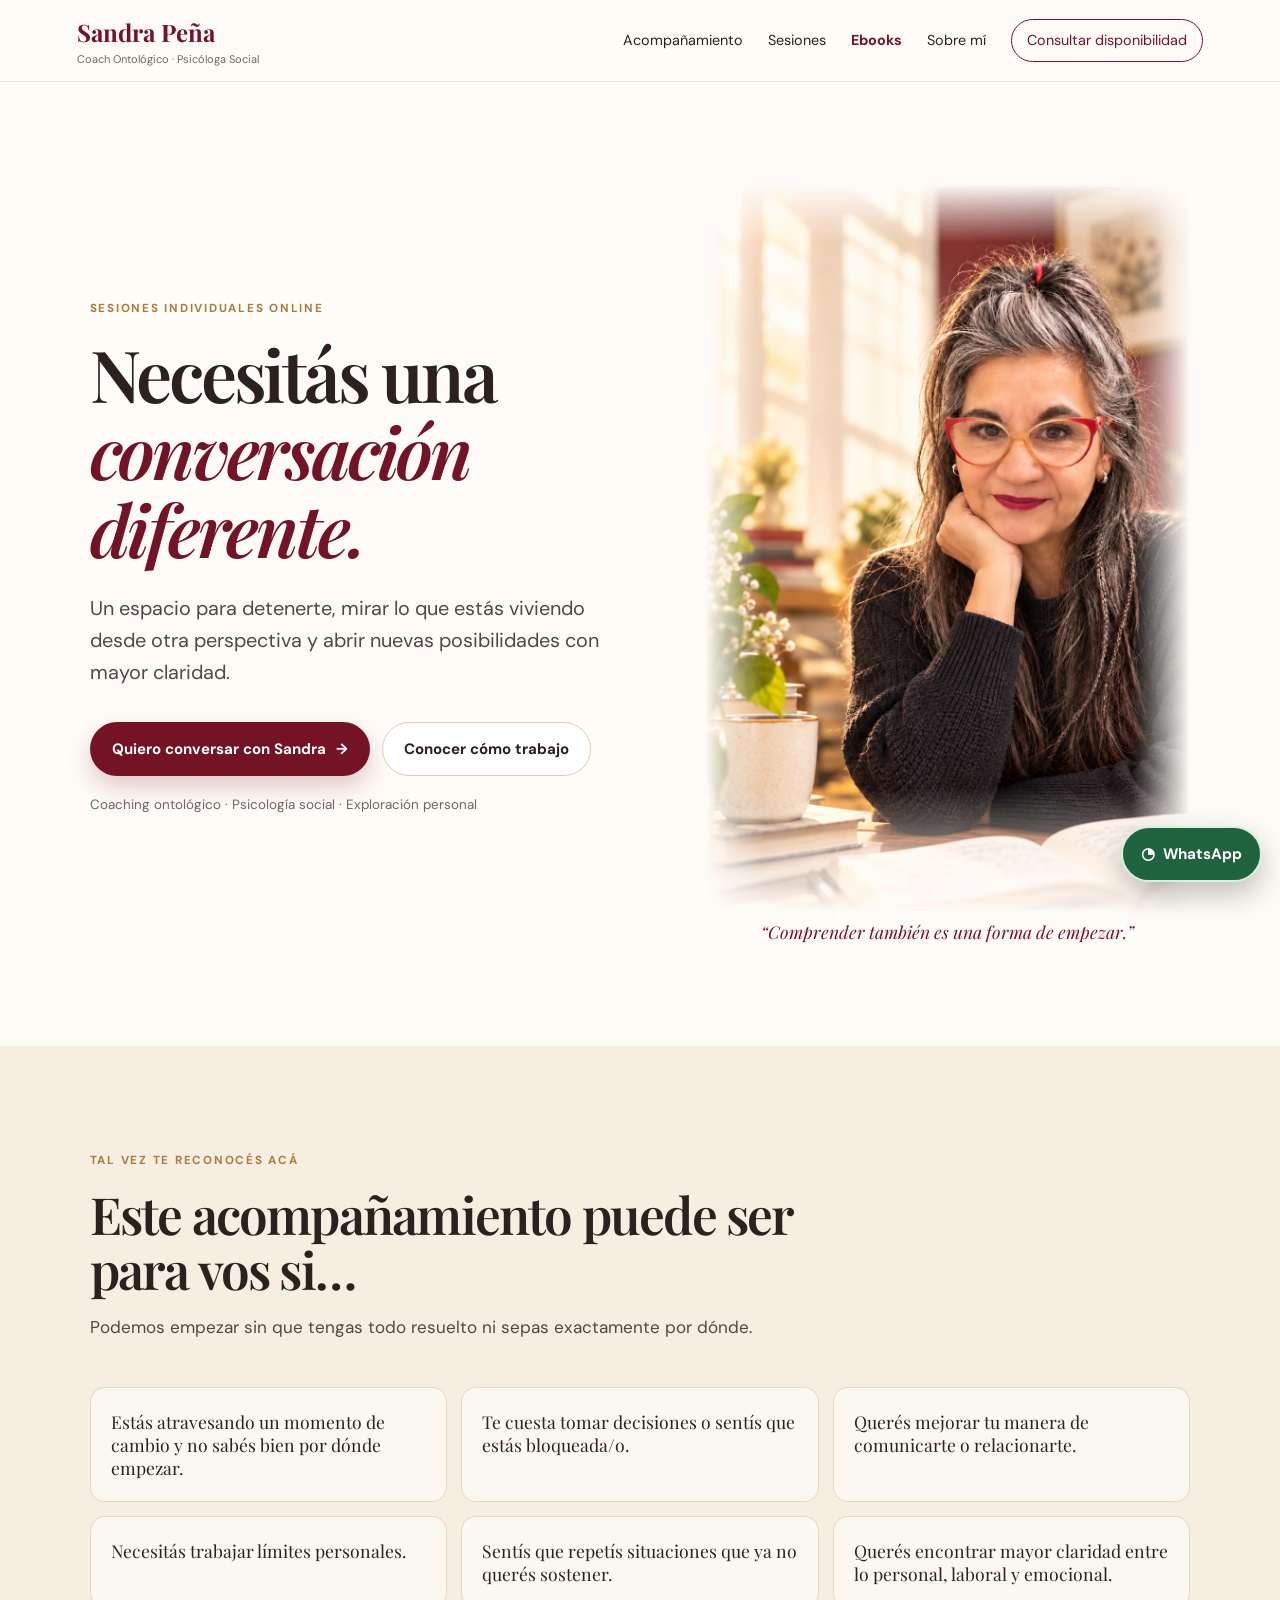
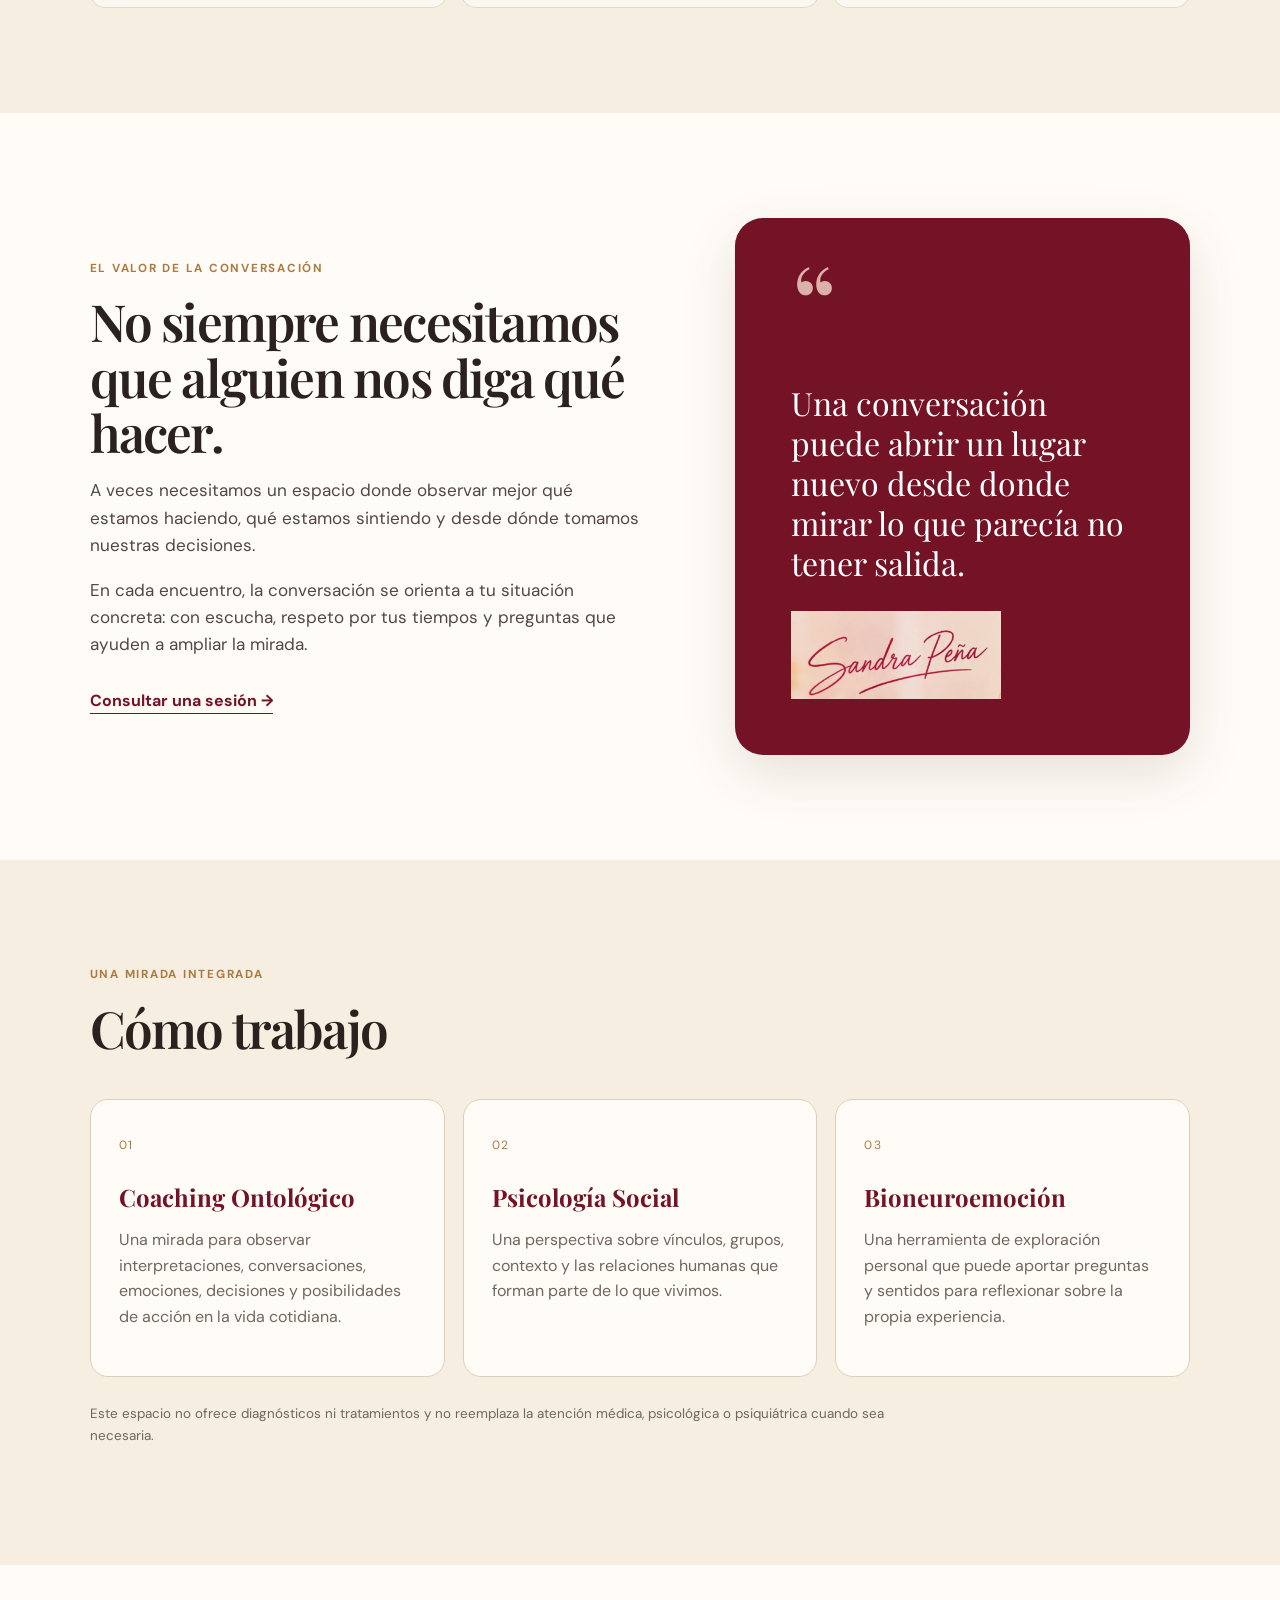
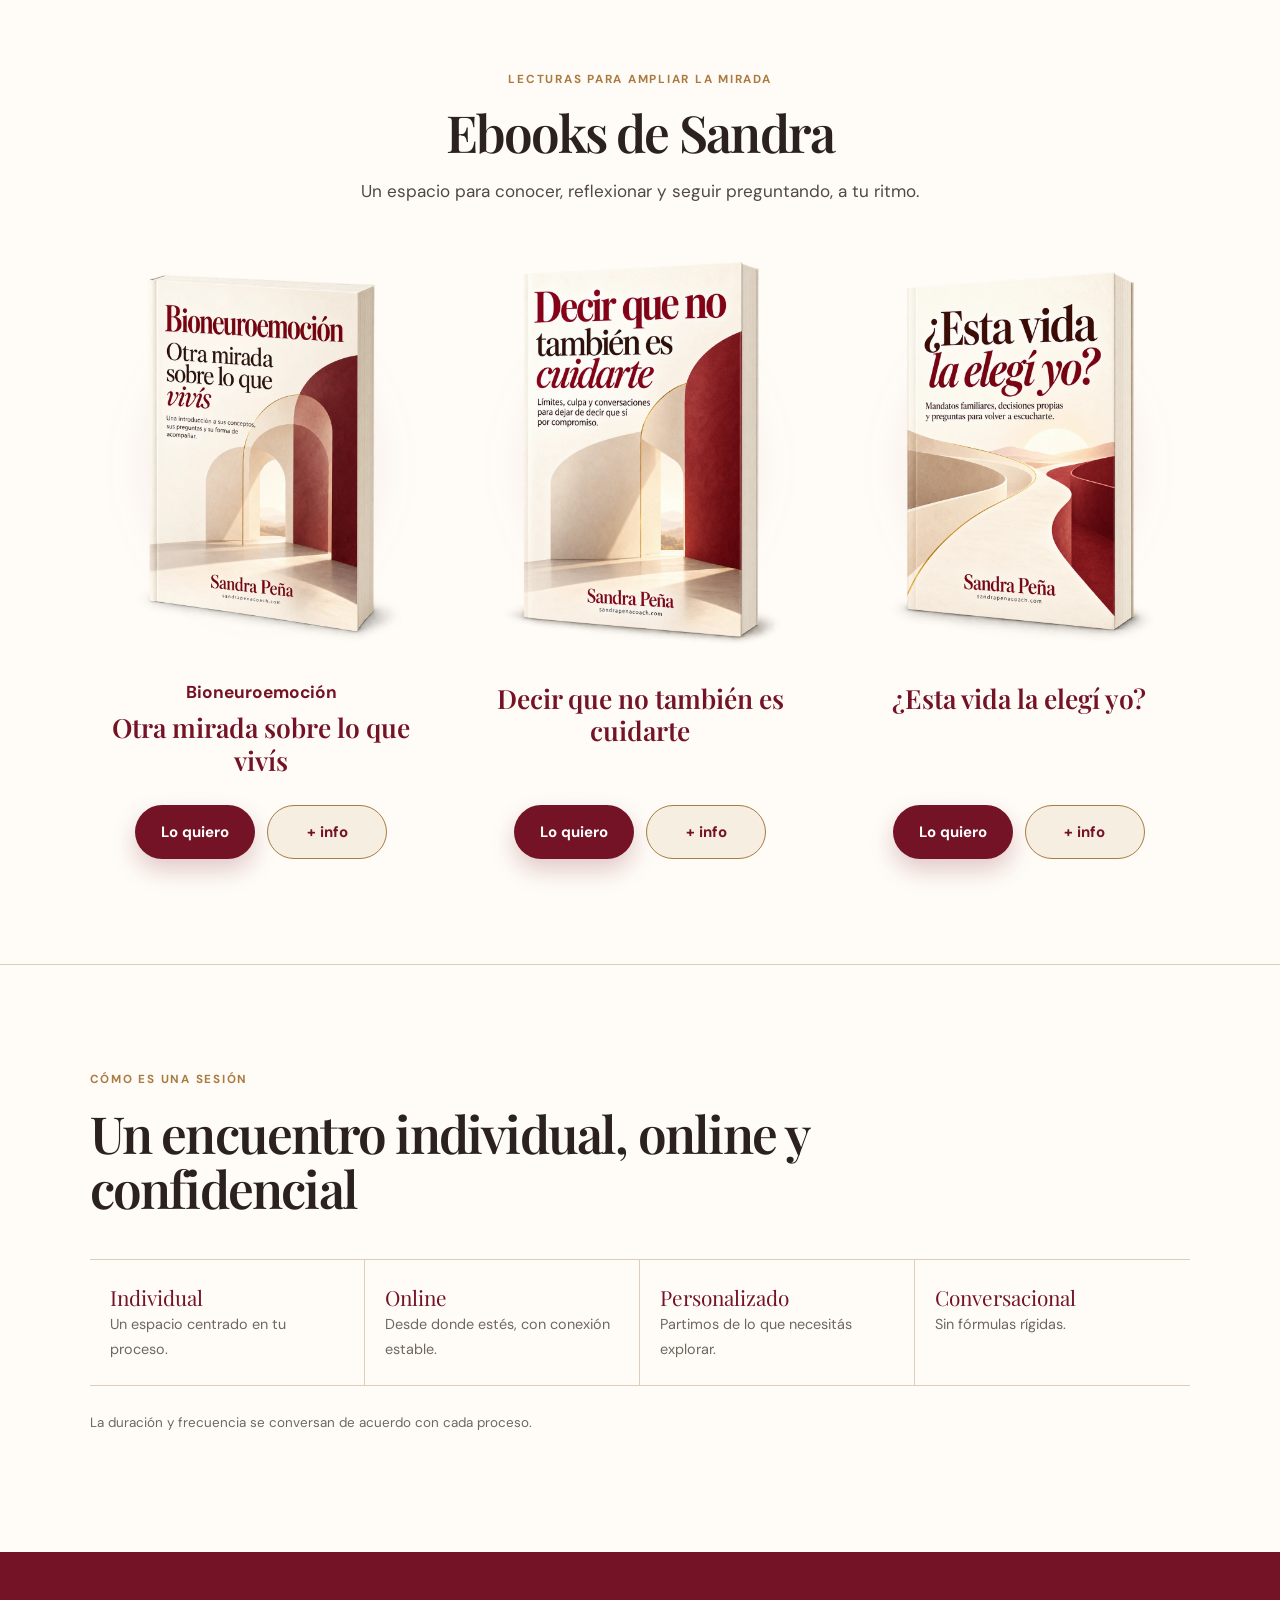
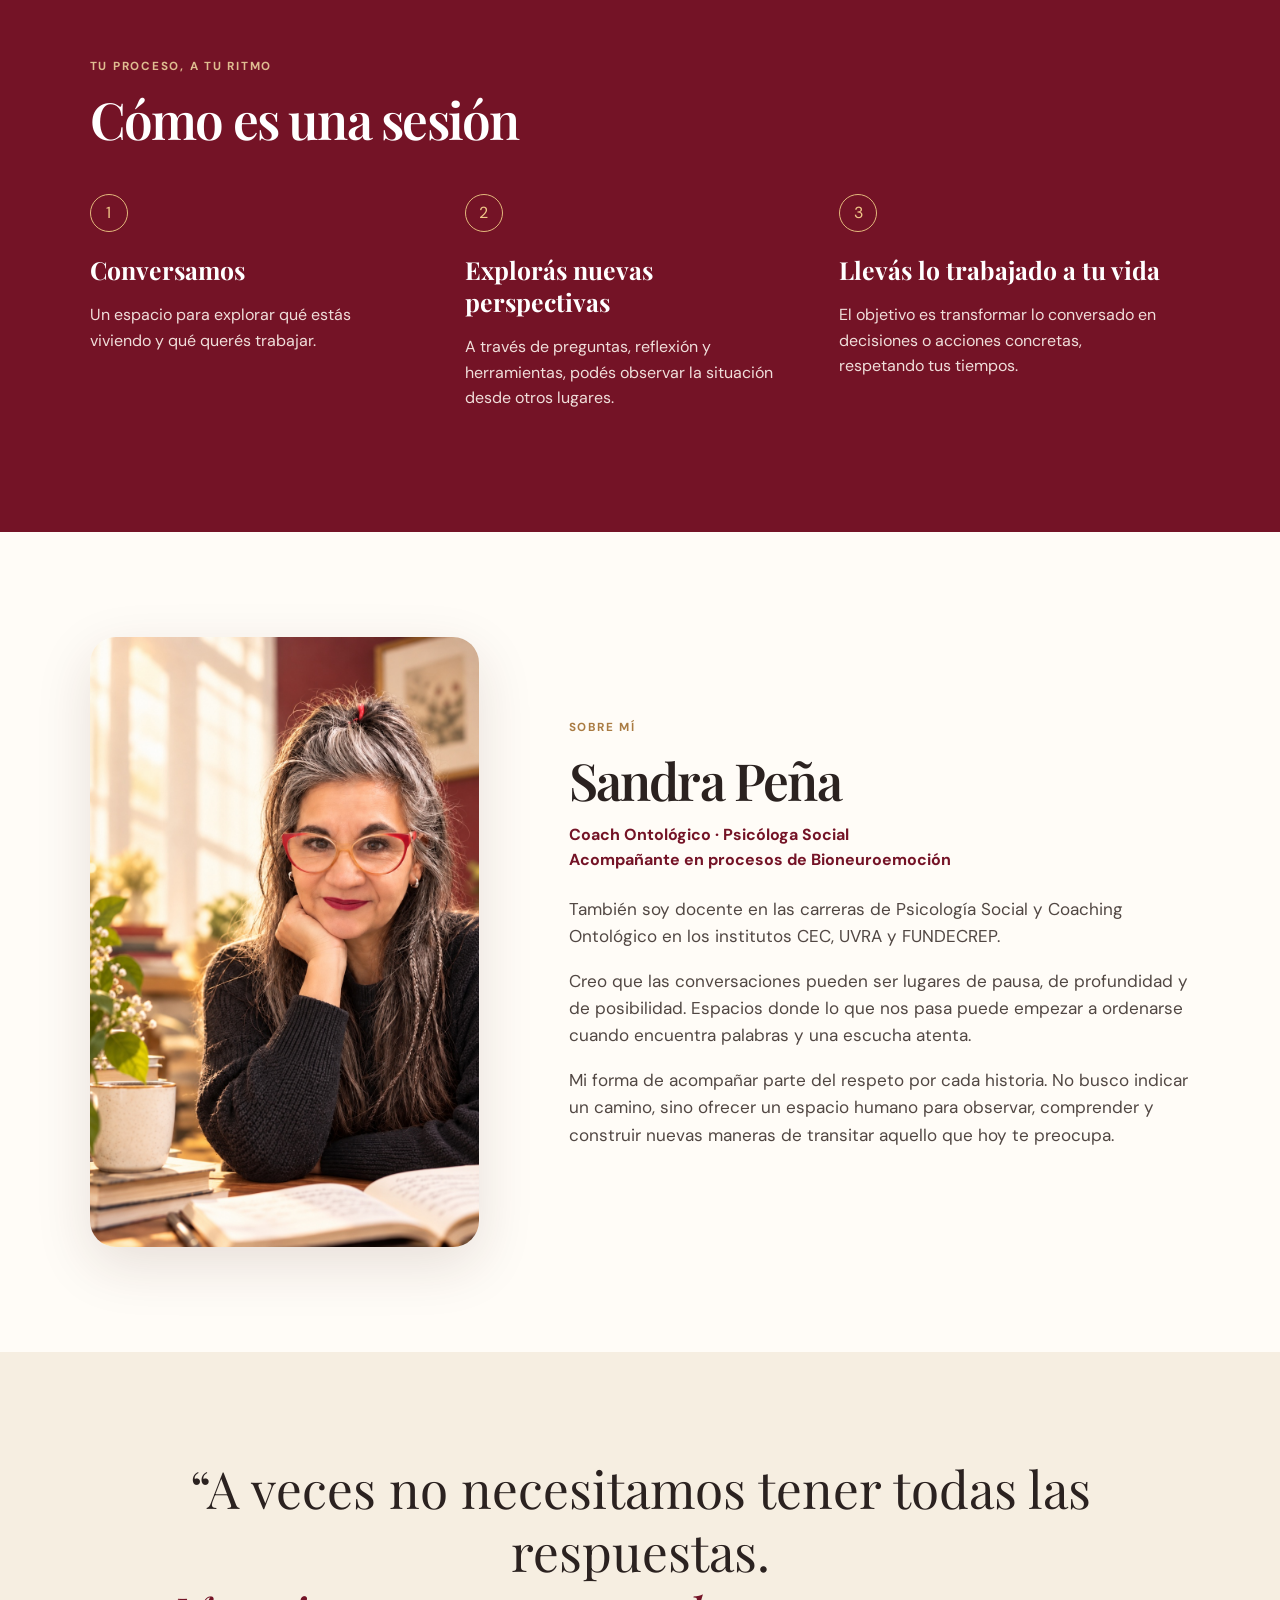
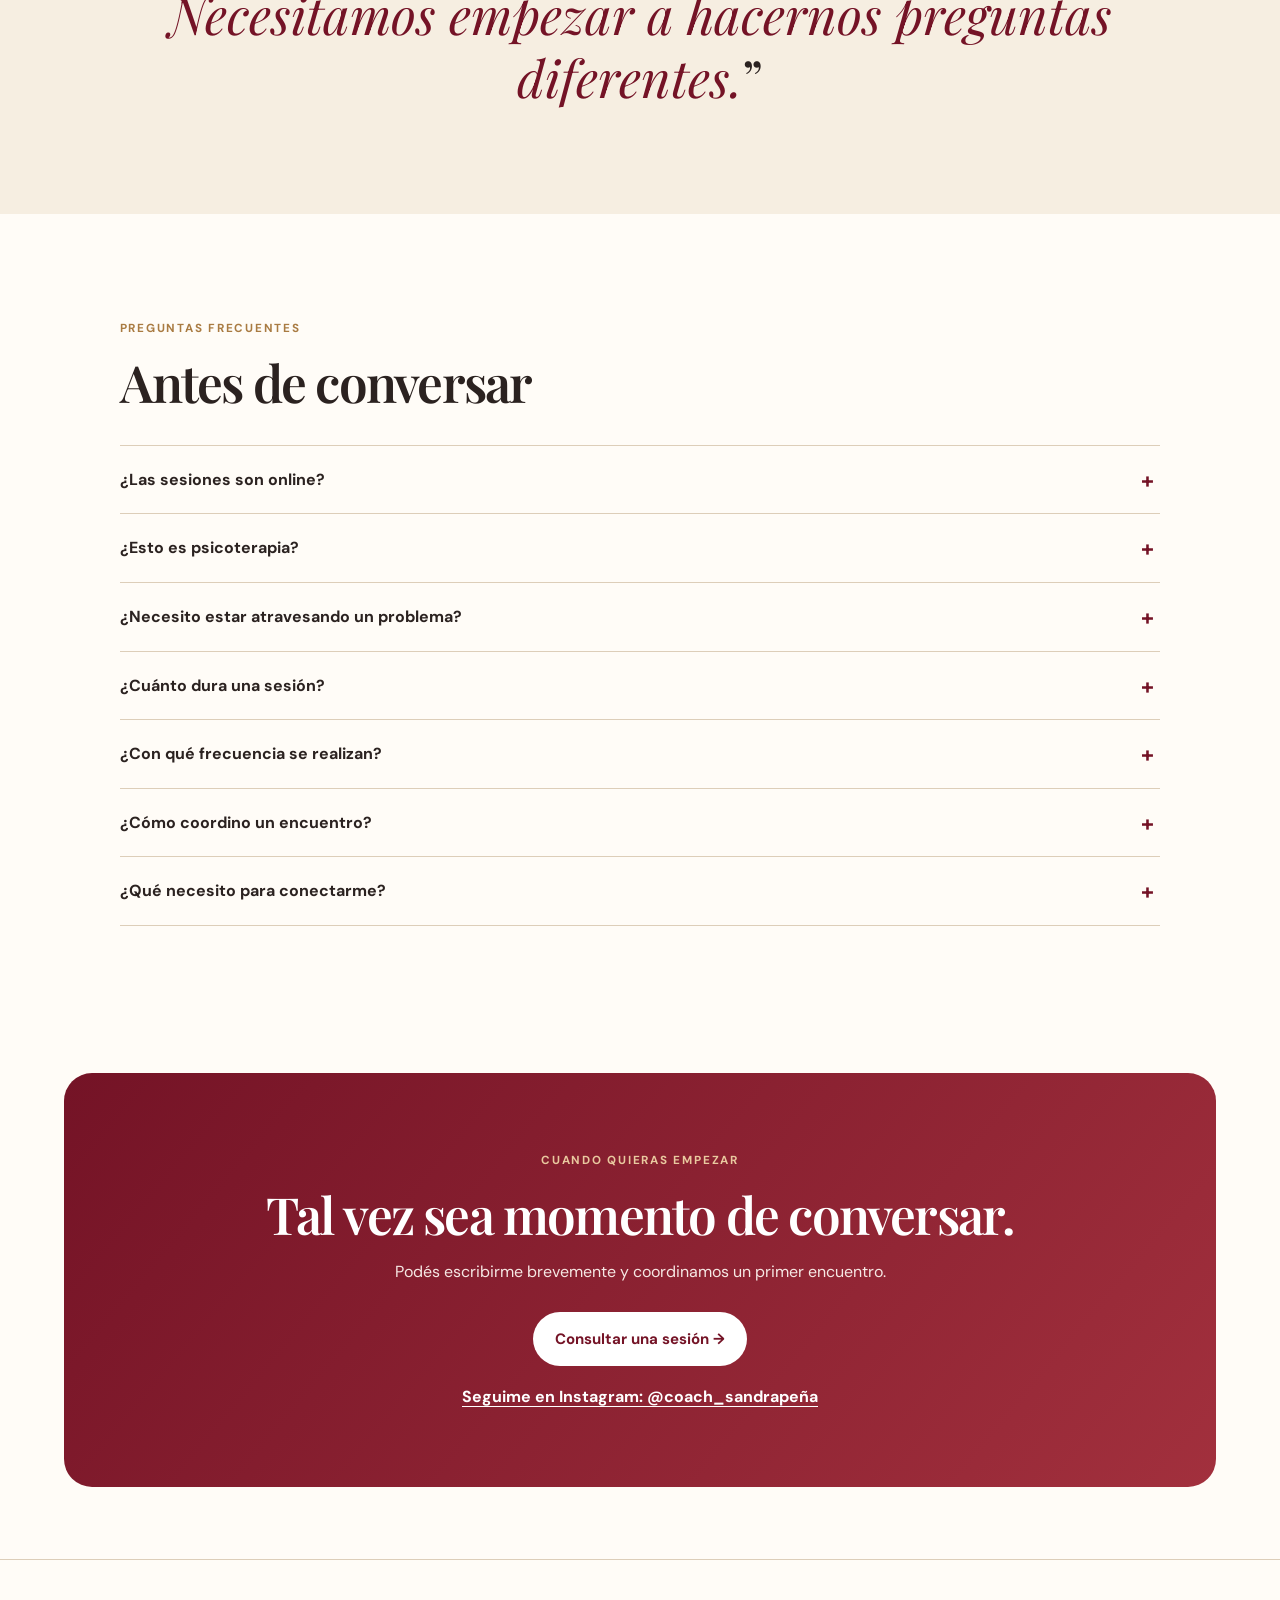
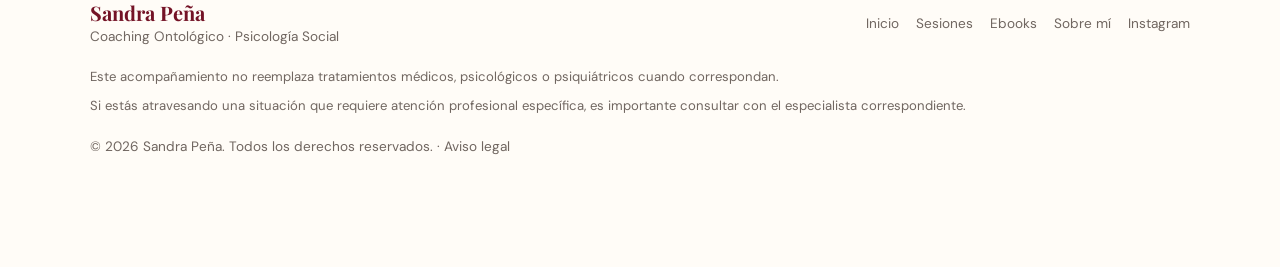
==== commit de3f5acf: "Sumar ebooks sobre límites y mandatos familiares de Sandra Peña" ====
--- a/index.html
+++ b/index.html
@@ -7,7 +7,7 @@
   <meta name="robots" content="index,follow"><meta name="theme-color" content="#741326">
   <meta property="og:type" content="website"><meta property="og:locale" content="es_AR"><meta property="og:title" content="Sandra Peña | Coaching Ontológico Online · Buenos Aires"><meta property="og:description" content="Sandra Peña, coach ontológico en Tortuguitas, Buenos Aires. Acompañamiento personal y sesiones online para explorar decisiones, vínculos, límites y cambios."><meta property="og:image" content="https://sandrapenacoach.com/assets/sandra-hero.jpg">
   <meta name="twitter:card" content="summary_large_image"><link rel="icon" href="favicon.ico" sizes="any"><link rel="icon" href="favicon.png" type="image/png" sizes="192x192"><link rel="apple-touch-icon" href="apple-touch-icon.png" sizes="180x180">
-  <link rel="preconnect" href="https://fonts.googleapis.com"><link rel="preconnect" href="https://fonts.gstatic.com" crossorigin><link href="https://fonts.googleapis.com/css2?family=DM+Sans:wght@400;500;600;700&family=Playfair+Display:ital,wght@0,600;0,700;1,600&display=swap" rel="stylesheet"><link rel="stylesheet" href="styles.css?v=20261008ebooks2">
+  <link rel="preconnect" href="https://fonts.googleapis.com"><link rel="preconnect" href="https://fonts.gstatic.com" crossorigin><link href="https://fonts.googleapis.com/css2?family=DM+Sans:wght@400;500;600;700&family=Playfair+Display:ital,wght@0,600;0,700;1,600&display=swap" rel="stylesheet"><link rel="stylesheet" href="styles.css?v=20261008collection3">
 <style>.instagram-link{display:block;margin:18px auto 0;color:#fff;text-decoration:underline;text-underline-offset:4px;font-weight:700}.whatsapp{display:flex;align-items:center;gap:8px;padding:13px 18px;background:#20633f;border:2px solid #d8f0df;box-shadow:0 12px 30px rgba(0,0,0,.25)}.whatsapp strong{font-size:.95rem}@media(max-width:600px){.whatsapp{width:auto;height:auto;min-height:52px;padding:14px 18px;text-align:left}.whatsapp span{display:inline}.whatsapp strong{font-size:1rem}}</style>
 <link rel="canonical" href="https://sandrapenacoach.com/"><meta property="og:url" content="https://sandrapenacoach.com/"><meta property="og:site_name" content="Sandra Peña"><meta name="twitter:title" content="Sandra Peña | Coaching Ontológico Online · Buenos Aires"><meta name="twitter:description" content="Sandra Peña, coach ontológico en Tortuguitas, Buenos Aires. Acompañamiento personal y sesiones online para explorar decisiones, vínculos, límites y cambios."><meta name="twitter:image" content="https://sandrapenacoach.com/assets/sandra-hero.jpg">
 </head>
@@ -33,7 +33,34 @@
 <p class="ebook-note">Contenido educativo e informativo. No ofrece diagnósticos ni tratamientos y no reemplaza la atención médica, psicológica o psicoterapéutica.</p>
 <p>La compra se coordina por WhatsApp. Una vez confirmado el pago, Sandra te envía el PDF de forma manual.</p>
 <a class="btn primary ebook-buy" href="https://wa.me/5491167024220?text=Hola%20Sandra%20vi%20tu%20libro%20%E2%80%9CBioneuroemoci%C3%B3n%3A%20otra%20mirada%20sobre%20lo%20que%20viv%C3%ADs%E2%80%9D%20en%20tu%20web%20me%20interesa%20tenerlo">Lo quiero</a>
-</div></article></div></section>
+</div></article>
+<article class="ebook-card reveal" aria-labelledby="limites-book-title">
+<div class="ebook-stage"><img src="assets/decir-que-no-libro.webp" alt="Portada del libro Decir que no también es cuidarte, de Sandra Peña" width="900" height="1350" loading="lazy" decoding="async"></div>
+<h3 id="limites-book-title">Decir que no también es cuidarte</h3>
+<div class="ebook-actions"><a class="btn primary ebook-buy" href="https://wa.me/5491167024220?text=Hola%20Sandra%20vi%20tu%20libro%20%E2%80%9CDecir%20que%20no%20tambi%C3%A9n%20es%20cuidarte%E2%80%9D%20en%20tu%20web%20me%20interesa%20tenerlo">Lo quiero</a><button class="btn ebook-info" type="button" aria-expanded="false" aria-controls="limites-book-info">+ info</button></div>
+<div class="ebook-details" id="limites-book-info" hidden>
+<p class="ebook-subtitle">Límites, culpa y conversaciones para dejar de decir que sí por compromiso.</p>
+<p>Hay pedidos que aceptás para evitar una incomodidad y después te dejan sin tiempo para vos. Este libro recorre esas situaciones con ejemplos cotidianos y preguntas para reconocer qué podés ofrecer, expresar una negativa y revisar acuerdos.</p>
+<p>Una lectura sobre culpa, disponibilidad y cuidado en los vínculos familiares, laborales y cercanos. Para explorar límites claros y compromisos que puedas sostener, incluyendo tus necesidades en las conversaciones de cada día.</p>
+<p class="ebook-specs">Autora: Sandra Peña<br>© 2026 Sandra Peña. Todos los derechos reservados.</p>
+<p class="ebook-note">Contenido educativo e informativo. No ofrece diagnósticos ni tratamientos y no reemplaza la atención médica, psicológica o psicoterapéutica.</p>
+<p>La compra se coordina por WhatsApp. Una vez confirmado el pago, Sandra te envía el PDF de forma manual.</p>
+<a class="btn primary ebook-buy" href="https://wa.me/5491167024220?text=Hola%20Sandra%20vi%20tu%20libro%20%E2%80%9CDecir%20que%20no%20tambi%C3%A9n%20es%20cuidarte%E2%80%9D%20en%20tu%20web%20me%20interesa%20tenerlo">Lo quiero</a>
+</div></article>
+<article class="ebook-card reveal" aria-labelledby="mandatos-book-title">
+<div class="ebook-stage"><img src="assets/esta-vida-libro.webp" alt="Portada del libro ¿Esta vida la elegí yo?, de Sandra Peña" width="900" height="1350" loading="lazy" decoding="async"></div>
+<h3 id="mandatos-book-title">¿Esta vida la elegí yo?</h3>
+<div class="ebook-actions"><a class="btn primary ebook-buy" href="https://wa.me/5491167024220?text=Hola%20Sandra%20vi%20tu%20libro%20%E2%80%9C%C2%BFEsta%20vida%20la%20eleg%C3%AD%20yo%3F%E2%80%9D%20en%20tu%20web%20me%20interesa%20tenerlo">Lo quiero</a><button class="btn ebook-info" type="button" aria-expanded="false" aria-controls="mandatos-book-info">+ info</button></div>
+<div class="ebook-details" id="mandatos-book-info" hidden>
+<p class="ebook-subtitle">Mandatos familiares, decisiones propias y preguntas para volver a escucharte.</p>
+<p>¿Cuánto de lo que hacés responde a lo que querés y cuánto a lo que se espera de vos? Una lectura sobre mandatos familiares, roles, pertenencia y decisiones que todavía podés revisar.</p>
+<p>A través de situaciones sobre trabajo, cuidados y relaciones, Sandra invita a reconocer expectativas, mirar tu contexto y conversar sobre elecciones propias. Un recorrido que permite valorar lo recibido y abrir espacio para lo que hoy querés sostener o cambiar.</p>
+<p class="ebook-specs">Autora: Sandra Peña<br>© 2026 Sandra Peña. Todos los derechos reservados.</p>
+<p class="ebook-note">Contenido educativo e informativo. No ofrece diagnósticos ni tratamientos y no reemplaza la atención médica, psicológica o psicoterapéutica.</p>
+<p>La compra se coordina por WhatsApp. Una vez confirmado el pago, Sandra te envía el PDF de forma manual.</p>
+<a class="btn primary ebook-buy" href="https://wa.me/5491167024220?text=Hola%20Sandra%20vi%20tu%20libro%20%E2%80%9C%C2%BFEsta%20vida%20la%20eleg%C3%AD%20yo%3F%E2%80%9D%20en%20tu%20web%20me%20interesa%20tenerlo">Lo quiero</a>
+</div></article>
+</div></section>
 <section class="section" id="sesiones"><div class="heading reveal"><p class="eyebrow">Cómo es una sesión</p><h2>Un encuentro individual, online y confidencial</h2></div><div class="session-grid reveal"><div><strong>Individual</strong><span>Un espacio centrado en tu proceso.</span></div><div><strong>Online</strong><span>Desde donde estés, con conexión estable.</span></div><div><strong>Personalizado</strong><span>Partimos de lo que necesitás explorar.</span></div><div><strong>Conversacional</strong><span>Sin fórmulas rígidas.</span></div></div><p class="note">La duración y frecuencia se conversan de acuerdo con cada proceso.</p></section>
 <section class="section process" aria-labelledby="proceso-titulo"><div class="heading reveal"><p class="eyebrow">Tu proceso, a tu ritmo</p><h2 id="proceso-titulo">Cómo es una sesión</h2></div><ol><li class="reveal"><span aria-hidden="true">1</span><h3>Conversamos</h3><p>Un espacio para explorar qué estás viviendo y qué querés trabajar.</p></li><li class="reveal"><span aria-hidden="true">2</span><h3>Explorás nuevas perspectivas</h3><p>A través de preguntas, reflexión y herramientas, podés observar la situación desde otros lugares.</p></li><li class="reveal"><span aria-hidden="true">3</span><h3>Llevás lo trabajado a tu vida</h3><p>El objetivo es transformar lo conversado en decisiones o acciones concretas, respetando tus tiempos.</p></li></ol></section>
 <section class="section about" id="sobre-mi"><img class="reveal" src="assets/sandra-hero.jpg" alt="Sandra Peña, Coach Ontológico y Psicóloga Social" width="1024" height="1536" loading="lazy" decoding="async"><div class="reveal"><p class="eyebrow">Sobre mí</p><h2>Sandra Peña</h2><p class="role">Coach Ontológico · Psicóloga Social<br>Acompañante en procesos de Bioneuroemoción</p><p>También soy docente en las carreras de Psicología Social y Coaching Ontológico en los institutos CEC, UVRA y FUNDECREP.</p><p>Creo que las conversaciones pueden ser lugares de pausa, de profundidad y de posibilidad. Espacios donde lo que nos pasa puede empezar a ordenarse cuando encuentra palabras y una escucha atenta.</p><p>Mi forma de acompañar parte del respeto por cada historia. No busco indicar un camino, sino ofrecer un espacio humano para observar, comprender y construir nuevas maneras de transitar aquello que hoy te preocupa.</p></div></section>
--- a/styles.css
+++ b/styles.css
@@ -24,13 +24,13 @@
 /* Biblioteca digital: marfil, vino y oro; portada sobre fondo transparente. */
 .nav nav a.ebooks-nav{display:inline-flex;color:var(--wine);font-weight:700}
 .ebooks{background:var(--paper);border-bottom:1px solid var(--line)}
-.ebook-grid{display:grid;grid-template-columns:repeat(auto-fit,minmax(min(100%,320px),440px));justify-content:center;gap:55px 36px;margin-top:35px}
+.ebook-grid{display:grid;grid-template-columns:repeat(auto-fit,minmax(min(100%,280px),1fr));justify-content:center;gap:55px 36px;margin-top:35px}
 .ebooks .heading{margin-inline:auto;text-align:center}
 .ebook-card{min-width:0;text-align:center}
 .ebook-stage{position:relative;isolation:isolate;margin:0 auto 22px;width:100%;max-width:280px}
 .ebook-stage:before{content:"";position:absolute;inset:15% 0 8%;z-index:-1;border-radius:50%;background:radial-gradient(ellipse,rgba(169,123,66,.18),rgba(116,19,38,.06) 45%,transparent 70%);filter:blur(19px)}
 .ebook-stage img{width:100%;height:auto;object-fit:contain}
-.ebook-card h3{max-width:360px;margin:0 auto;font-size:1.65rem;line-height:1.22;font-weight:600}
+.ebook-card h3{min-height:100px;max-width:360px;margin:0 auto;font-size:1.65rem;line-height:1.22;font-weight:600}
 .ebook-card h3 span{display:block;font-size:1.08rem;margin-bottom:8px;font-family:"DM Sans",sans-serif;font-weight:700}
 .ebook-actions{display:flex;justify-content:center;gap:12px;margin-top:23px}
 .ebook-actions .btn{width:auto;min-width:120px}
@@ -47,3 +47,5 @@
 @media(max-width:900px){.nav nav{gap:14px}}
 @media(max-width:600px){.nav nav{gap:10px}.nav nav a.ebooks-nav{font-size:.78rem}.nav-cta{font-size:.68rem;padding:8px}.ebook-grid{margin-top:24px;gap:35px}.ebook-stage{max-width:290px}.ebook-card h3{font-size:1.5rem}.ebook-details{padding:23px 12px}.ebook-actions .btn{min-width:112px;padding:12px 18px}}
 @media(max-width:370px){.brand span{font-size:1.12rem}.nav nav{gap:7px}.nav{padding-inline:12px}}
+
+@media(max-width:700px){.ebook-grid{grid-template-columns:1fr}.ebook-card h3{min-height:0}}
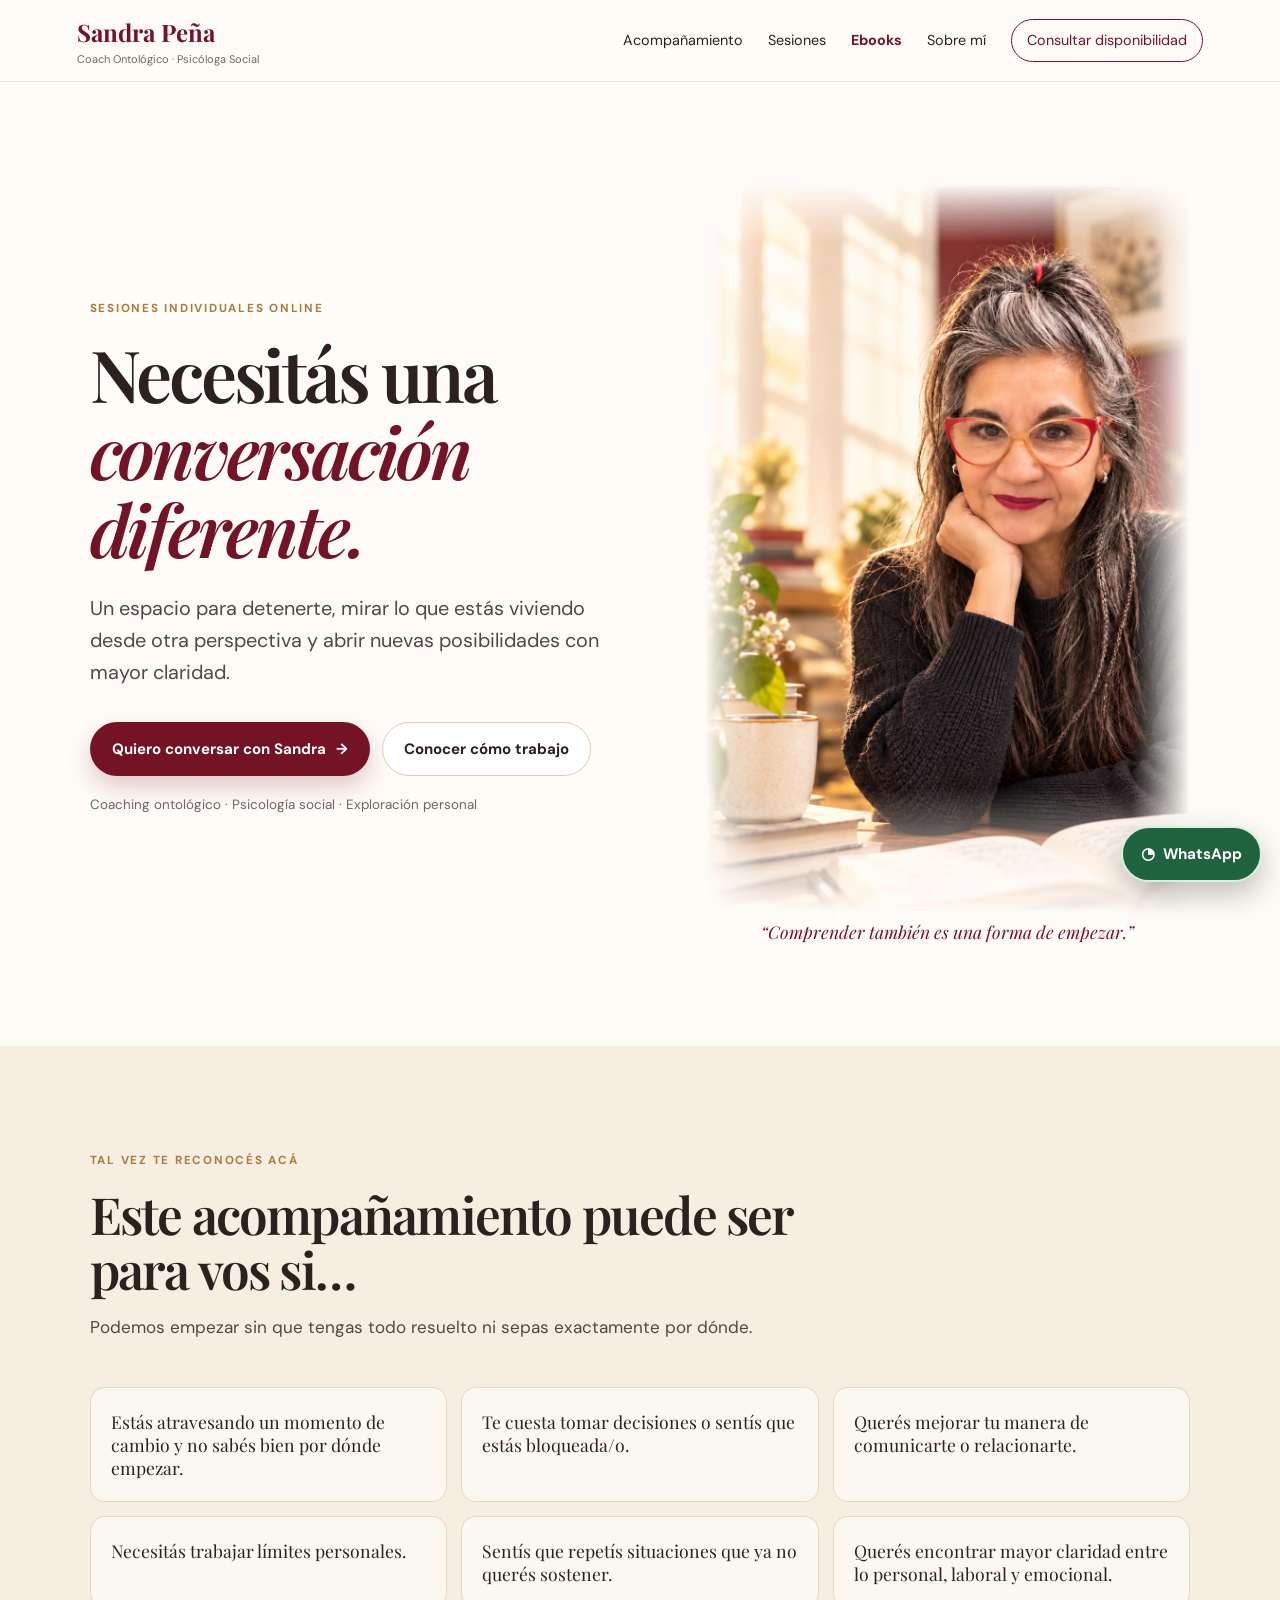
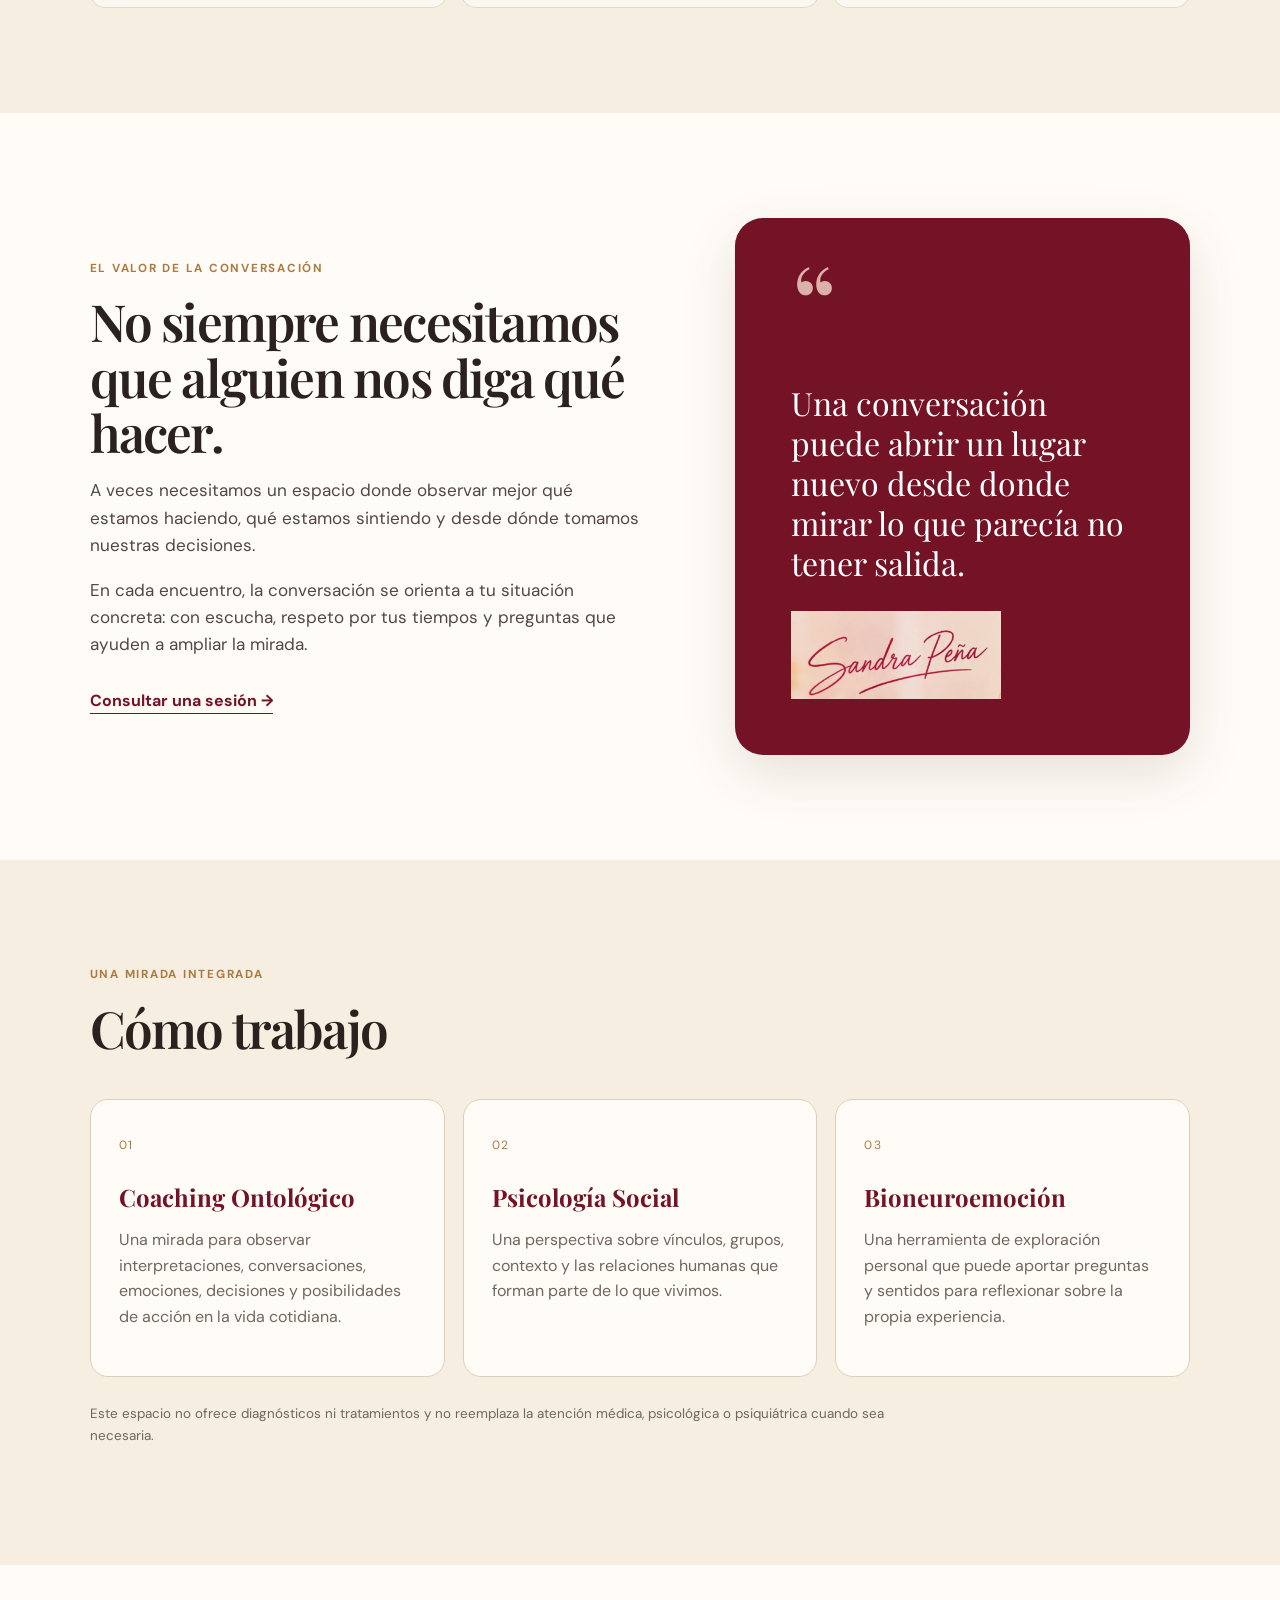
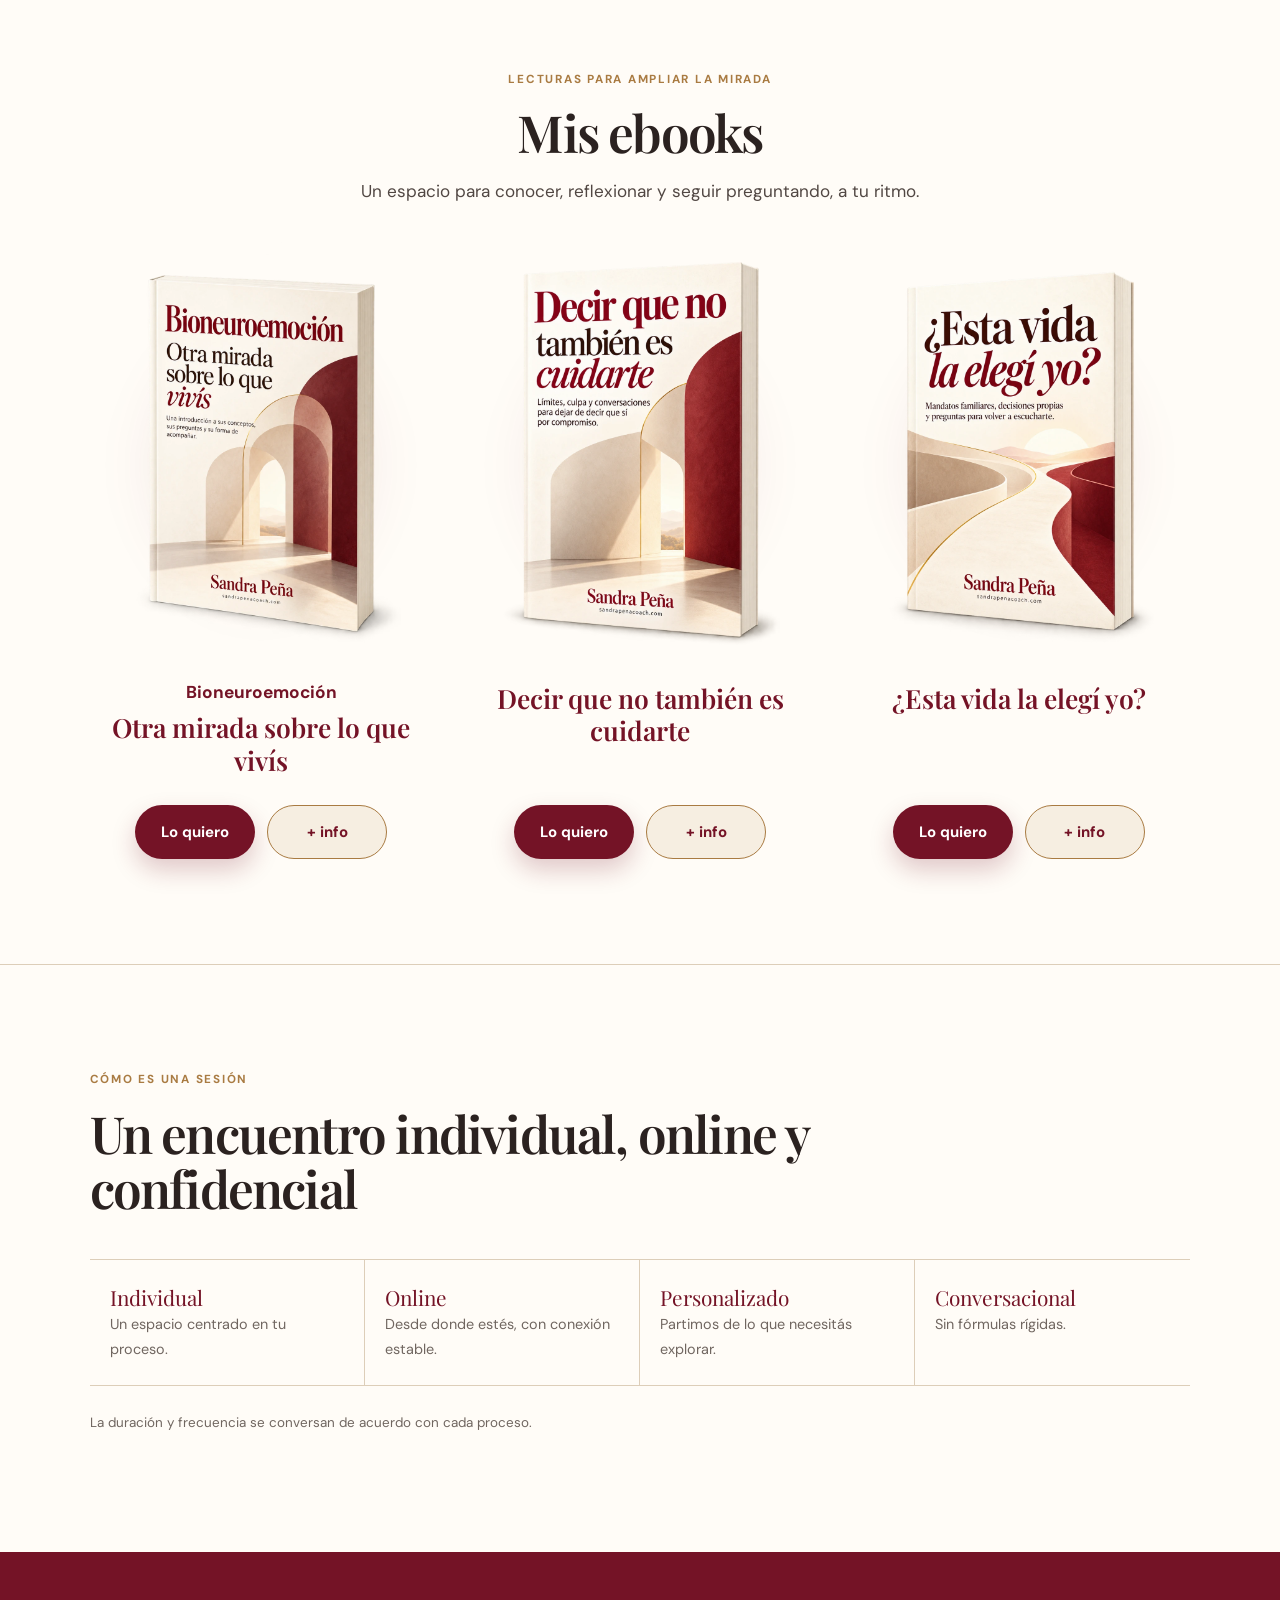
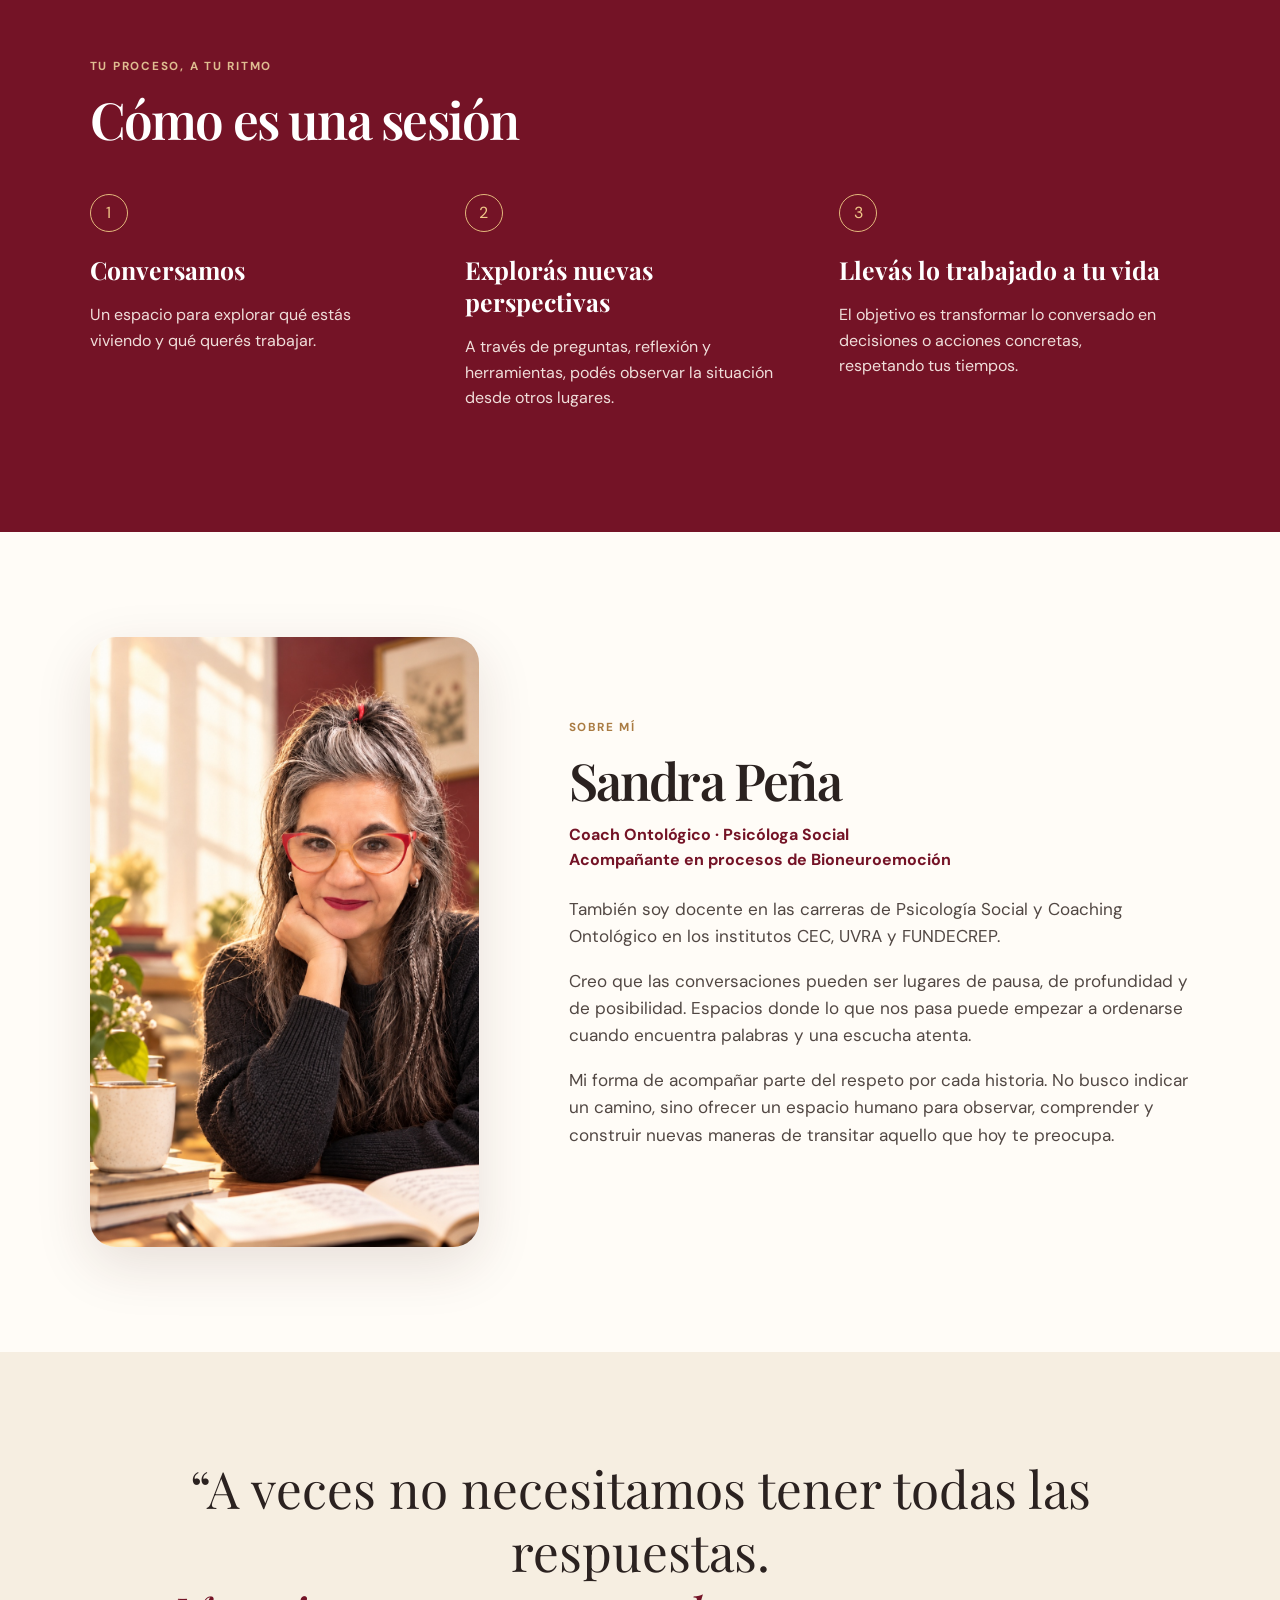
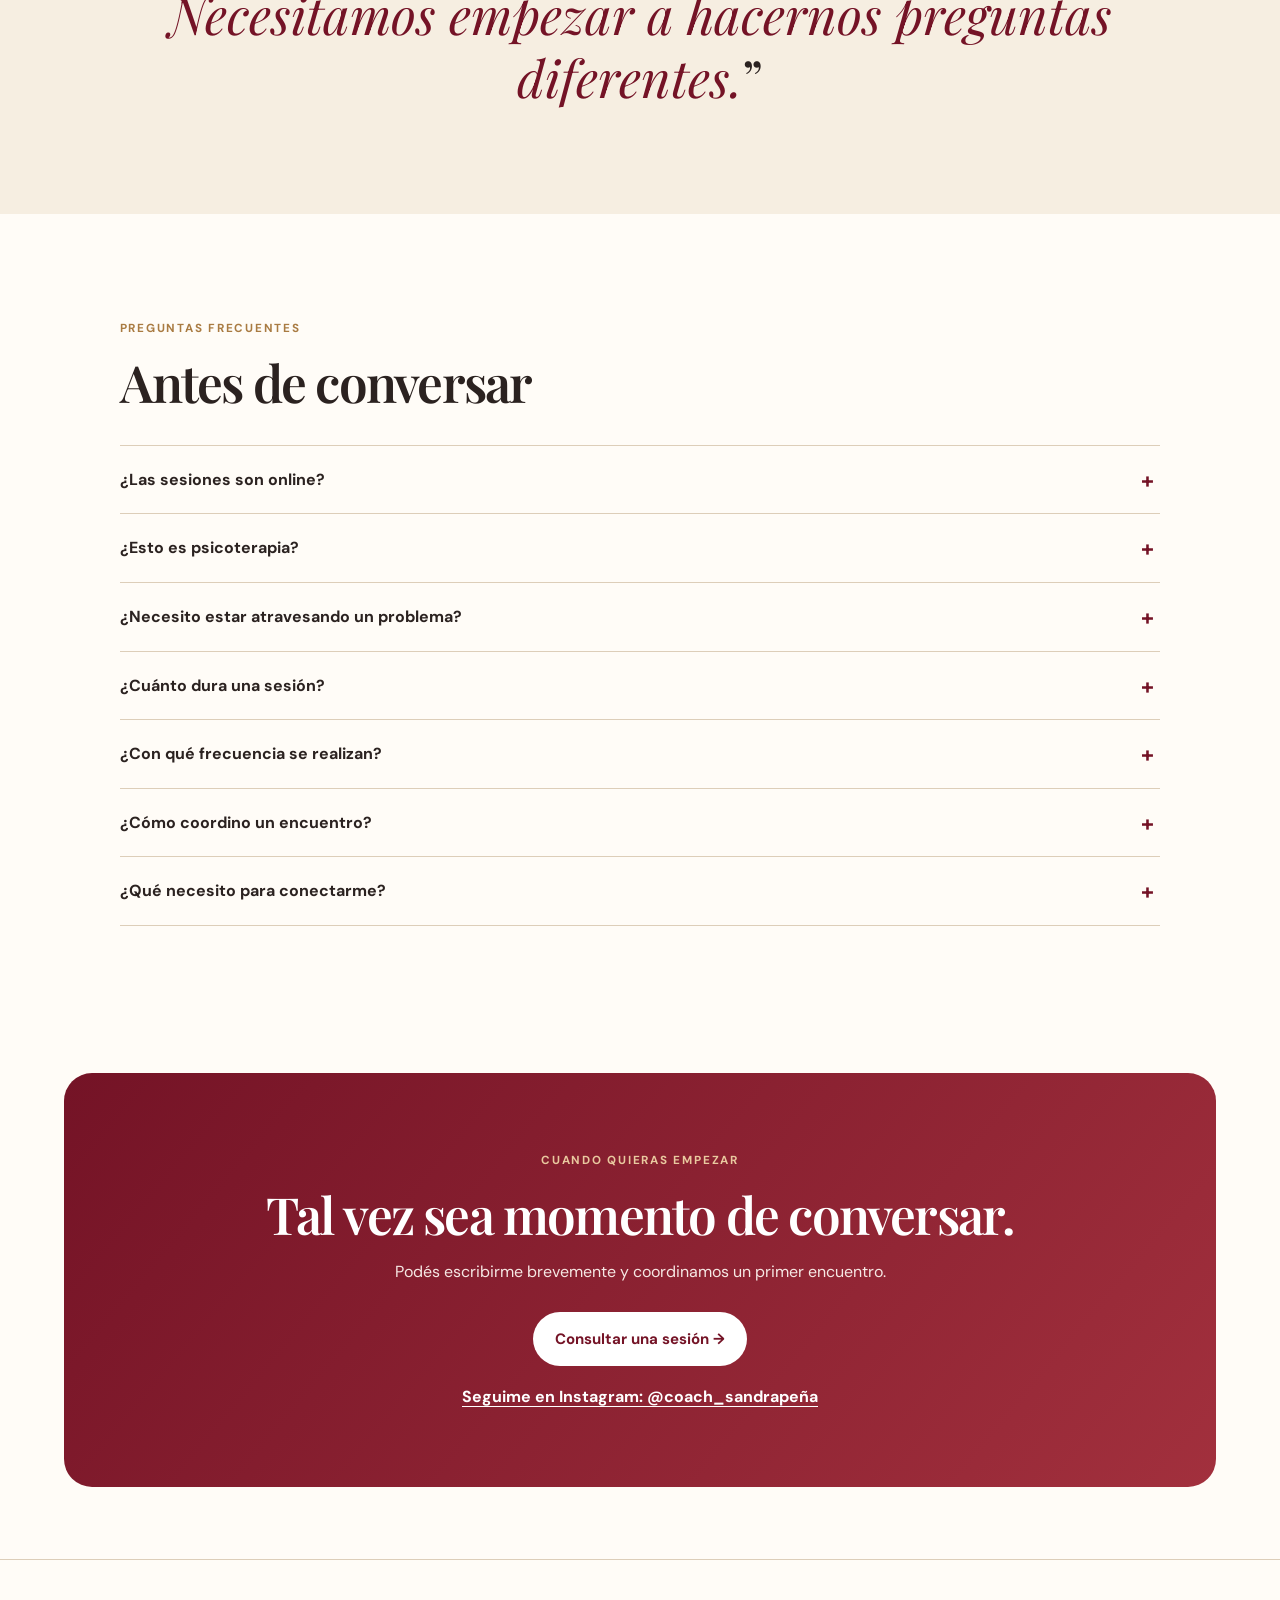
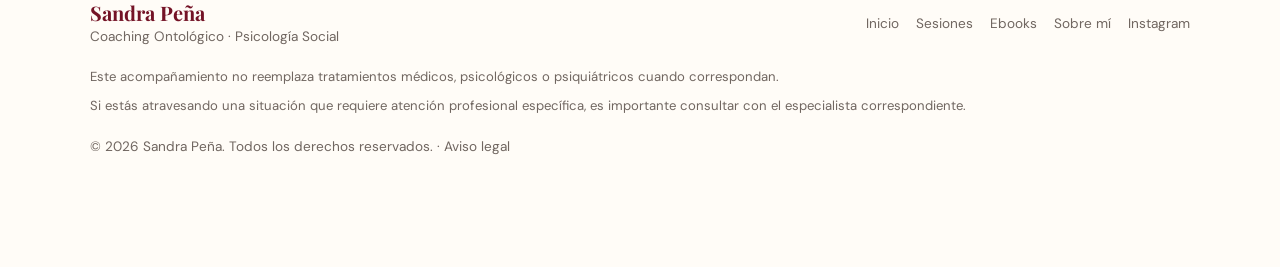
==== commit dc8c49c6: "Cambiar título de la sección a Mis ebooks" ====
--- a/index.html
+++ b/index.html
@@ -7,7 +7,7 @@
   <meta name="robots" content="index,follow"><meta name="theme-color" content="#741326">
   <meta property="og:type" content="website"><meta property="og:locale" content="es_AR"><meta property="og:title" content="Sandra Peña | Coaching Ontológico Online · Buenos Aires"><meta property="og:description" content="Sandra Peña, coach ontológico en Tortuguitas, Buenos Aires. Acompañamiento personal y sesiones online para explorar decisiones, vínculos, límites y cambios."><meta property="og:image" content="https://sandrapenacoach.com/assets/sandra-hero.jpg">
   <meta name="twitter:card" content="summary_large_image"><link rel="icon" href="favicon.ico" sizes="any"><link rel="icon" href="favicon.png" type="image/png" sizes="192x192"><link rel="apple-touch-icon" href="apple-touch-icon.png" sizes="180x180">
-  <link rel="preconnect" href="https://fonts.googleapis.com"><link rel="preconnect" href="https://fonts.gstatic.com" crossorigin><link href="https://fonts.googleapis.com/css2?family=DM+Sans:wght@400;500;600;700&family=Playfair+Display:ital,wght@0,600;0,700;1,600&display=swap" rel="stylesheet"><link rel="stylesheet" href="styles.css?v=20261008collection3">
+  <link rel="preconnect" href="https://fonts.googleapis.com"><link rel="preconnect" href="https://fonts.gstatic.com" crossorigin><link href="https://fonts.googleapis.com/css2?family=DM+Sans:wght@400;500;600;700&family=Playfair+Display:ital,wght@0,600;0,700;1,600&display=swap" rel="stylesheet"><link rel="stylesheet" href="styles.css?v=20261008prices">
 <style>.instagram-link{display:block;margin:18px auto 0;color:#fff;text-decoration:underline;text-underline-offset:4px;font-weight:700}.whatsapp{display:flex;align-items:center;gap:8px;padding:13px 18px;background:#20633f;border:2px solid #d8f0df;box-shadow:0 12px 30px rgba(0,0,0,.25)}.whatsapp strong{font-size:.95rem}@media(max-width:600px){.whatsapp{width:auto;height:auto;min-height:52px;padding:14px 18px;text-align:left}.whatsapp span{display:inline}.whatsapp strong{font-size:1rem}}</style>
 <link rel="canonical" href="https://sandrapenacoach.com/"><meta property="og:url" content="https://sandrapenacoach.com/"><meta property="og:site_name" content="Sandra Peña"><meta name="twitter:title" content="Sandra Peña | Coaching Ontológico Online · Buenos Aires"><meta name="twitter:description" content="Sandra Peña, coach ontológico en Tortuguitas, Buenos Aires. Acompañamiento personal y sesiones online para explorar decisiones, vínculos, límites y cambios."><meta name="twitter:image" content="https://sandrapenacoach.com/assets/sandra-hero.jpg">
 </head>
@@ -20,7 +20,7 @@
 <section class="section experience" id="como-trabajo"><div class="reveal"><p class="eyebrow">El valor de la conversación</p><h2>No siempre necesitamos que alguien nos diga qué hacer.</h2><p>A veces necesitamos un espacio donde observar mejor qué estamos haciendo, qué estamos sintiendo y desde dónde tomamos nuestras decisiones.</p><p>En cada encuentro, la conversación se orienta a tu situación concreta: con escucha, respeto por tus tiempos y preguntas que ayuden a ampliar la mirada.</p><a data-whatsapp class="text-link" href="https://wa.me/5491167024220?text=Hola%20Sandra%2C%20estuve%20viendo%20tu%20p%C3%A1gina%20y%20quer%C3%ADa%20consultarte%20por%20las%20sesiones%20individuales.">Consultar una sesión →</a></div><aside class="quote reveal"><b>“</b><blockquote>Una conversación puede abrir un lugar nuevo desde donde mirar lo que parecía no tener salida.</blockquote><img src="assets/firma-sandra.jpg" alt="Firma de Sandra Peña" width="345" height="145" loading="lazy" decoding="async"></aside></section>
 <section class="section pale"><div class="heading reveal"><p class="eyebrow">Una mirada integrada</p><h2>Cómo trabajo</h2></div><div class="discipline-grid"><article class="reveal"><span>01</span><h3>Coaching Ontológico</h3><p>Una mirada para observar interpretaciones, conversaciones, emociones, decisiones y posibilidades de acción en la vida cotidiana.</p></article><article class="reveal"><span>02</span><h3>Psicología Social</h3><p>Una perspectiva sobre vínculos, grupos, contexto y las relaciones humanas que forman parte de lo que vivimos.</p></article><article class="reveal"><span>03</span><h3>Bioneuroemoción</h3><p>Una herramienta de exploración personal que puede aportar preguntas y sentidos para reflexionar sobre la propia experiencia.</p></article></div><p class="note">Este espacio no ofrece diagnósticos ni tratamientos y no reemplaza la atención médica, psicológica o psiquiátrica cuando sea necesaria.</p></section>
 <section class="section ebooks" id="ebooks" aria-labelledby="ebooks-title">
-<div class="heading reveal"><p class="eyebrow">Lecturas para ampliar la mirada</p><h2 id="ebooks-title">Ebooks de Sandra</h2><p>Un espacio para conocer, reflexionar y seguir preguntando, a tu ritmo.</p></div>
+<div class="heading reveal"><p class="eyebrow">Lecturas para ampliar la mirada</p><h2 id="ebooks-title">Mis ebooks</h2><p>Un espacio para conocer, reflexionar y seguir preguntando, a tu ritmo.</p></div>
 <div class="ebook-grid"><article class="ebook-card reveal" aria-labelledby="bio-book-title">
 <div class="ebook-stage"><img src="assets/bioneuroemocion-libro.webp" alt="Portada del libro Bioneuroemoción: otra mirada sobre lo que vivís, de Sandra Peña" width="1024" height="1536" loading="lazy" decoding="async"></div>
 <h3 id="bio-book-title"><span>Bioneuroemoción</span>Otra mirada sobre lo que vivís</h3>
@@ -29,6 +29,16 @@
 <p class="ebook-subtitle">Una introducción a sus conceptos, sus preguntas y su forma de acompañar.</p>
 <p>¿Escuchaste hablar de bioneuroemoción y querés entender qué propone? Este libro te acerca a sus conceptos básicos con palabras sencillas y ejemplos cotidianos: interpretaciones, emociones, creencias, proyección e historia familiar.</p>
 <p>Una lectura para conocer el enfoque, distinguir sus propuestas de las afirmaciones científicas y saber qué preguntar antes de elegir un acompañamiento o una formación. No necesitás conocimientos previos.</p>
+<div class="ebook-promotion" aria-label="Precio y promoción">
+<p class="ebook-unit-price">Este ebook: <strong>$8.900</strong></p>
+<div class="ebook-bundle">
+<p class="ebook-bundle-label">Colección completa</p>
+<p class="ebook-bundle-price">Los 3 ebooks por <strong>$19.900</strong></p>
+<p>Por separado: $26.700. <strong>Ahorrás $6.800.</strong></p>
+<a class="btn primary ebook-bundle-buy" href="https://wa.me/5491167024220?text=Hola%20Sandra%20vi%20la%20promoci%C3%B3n%20de%20tus%203%20ebooks%20por%20%2419.900%20en%20tu%20web%20me%20interesa%20comprar%20la%20colecci%C3%B3n%20completa">Quiero los 3</a>
+</div>
+<p class="ebook-price-currency">Precios en pesos argentinos.</p>
+</div>
 <p class="ebook-specs">Autora: Sandra Peña<br>© 2026 Sandra Peña. Todos los derechos reservados.</p>
 <p class="ebook-note">Contenido educativo e informativo. No ofrece diagnósticos ni tratamientos y no reemplaza la atención médica, psicológica o psicoterapéutica.</p>
 <p>La compra se coordina por WhatsApp. Una vez confirmado el pago, Sandra te envía el PDF de forma manual.</p>
@@ -42,6 +52,16 @@
 <p class="ebook-subtitle">Límites, culpa y conversaciones para dejar de decir que sí por compromiso.</p>
 <p>Hay pedidos que aceptás para evitar una incomodidad y después te dejan sin tiempo para vos. Este libro recorre esas situaciones con ejemplos cotidianos y preguntas para reconocer qué podés ofrecer, expresar una negativa y revisar acuerdos.</p>
 <p>Una lectura sobre culpa, disponibilidad y cuidado en los vínculos familiares, laborales y cercanos. Para explorar límites claros y compromisos que puedas sostener, incluyendo tus necesidades en las conversaciones de cada día.</p>
+<div class="ebook-promotion" aria-label="Precio y promoción">
+<p class="ebook-unit-price">Este ebook: <strong>$8.900</strong></p>
+<div class="ebook-bundle">
+<p class="ebook-bundle-label">Colección completa</p>
+<p class="ebook-bundle-price">Los 3 ebooks por <strong>$19.900</strong></p>
+<p>Por separado: $26.700. <strong>Ahorrás $6.800.</strong></p>
+<a class="btn primary ebook-bundle-buy" href="https://wa.me/5491167024220?text=Hola%20Sandra%20vi%20la%20promoci%C3%B3n%20de%20tus%203%20ebooks%20por%20%2419.900%20en%20tu%20web%20me%20interesa%20comprar%20la%20colecci%C3%B3n%20completa">Quiero los 3</a>
+</div>
+<p class="ebook-price-currency">Precios en pesos argentinos.</p>
+</div>
 <p class="ebook-specs">Autora: Sandra Peña<br>© 2026 Sandra Peña. Todos los derechos reservados.</p>
 <p class="ebook-note">Contenido educativo e informativo. No ofrece diagnósticos ni tratamientos y no reemplaza la atención médica, psicológica o psicoterapéutica.</p>
 <p>La compra se coordina por WhatsApp. Una vez confirmado el pago, Sandra te envía el PDF de forma manual.</p>
@@ -55,6 +75,16 @@
 <p class="ebook-subtitle">Mandatos familiares, decisiones propias y preguntas para volver a escucharte.</p>
 <p>¿Cuánto de lo que hacés responde a lo que querés y cuánto a lo que se espera de vos? Una lectura sobre mandatos familiares, roles, pertenencia y decisiones que todavía podés revisar.</p>
 <p>A través de situaciones sobre trabajo, cuidados y relaciones, Sandra invita a reconocer expectativas, mirar tu contexto y conversar sobre elecciones propias. Un recorrido que permite valorar lo recibido y abrir espacio para lo que hoy querés sostener o cambiar.</p>
+<div class="ebook-promotion" aria-label="Precio y promoción">
+<p class="ebook-unit-price">Este ebook: <strong>$8.900</strong></p>
+<div class="ebook-bundle">
+<p class="ebook-bundle-label">Colección completa</p>
+<p class="ebook-bundle-price">Los 3 ebooks por <strong>$19.900</strong></p>
+<p>Por separado: $26.700. <strong>Ahorrás $6.800.</strong></p>
+<a class="btn primary ebook-bundle-buy" href="https://wa.me/5491167024220?text=Hola%20Sandra%20vi%20la%20promoci%C3%B3n%20de%20tus%203%20ebooks%20por%20%2419.900%20en%20tu%20web%20me%20interesa%20comprar%20la%20colecci%C3%B3n%20completa">Quiero los 3</a>
+</div>
+<p class="ebook-price-currency">Precios en pesos argentinos.</p>
+</div>
 <p class="ebook-specs">Autora: Sandra Peña<br>© 2026 Sandra Peña. Todos los derechos reservados.</p>
 <p class="ebook-note">Contenido educativo e informativo. No ofrece diagnósticos ni tratamientos y no reemplaza la atención médica, psicológica o psicoterapéutica.</p>
 <p>La compra se coordina por WhatsApp. Una vez confirmado el pago, Sandra te envía el PDF de forma manual.</p>
--- a/styles.css
+++ b/styles.css
@@ -49,3 +49,15 @@
 @media(max-width:370px){.brand span{font-size:1.12rem}.nav nav{gap:7px}.nav{padding-inline:12px}}
 
 @media(max-width:700px){.ebook-grid{grid-template-columns:1fr}.ebook-card h3{min-height:0}}
+
+/* Precios y colección dentro de la información de cada ebook. */
+.ebook-promotion{margin:24px 0;padding:20px 0;border-top:1px solid var(--line);border-bottom:1px solid var(--line)}
+.ebook-details .ebook-unit-price{font-size:1.05rem;color:var(--wine);margin-bottom:16px}
+.ebook-unit-price strong{font-size:1.45rem;white-space:nowrap}
+.ebook-bundle{background:var(--cream);border:1px solid var(--line);border-radius:16px;padding:20px 18px}
+.ebook-details .ebook-bundle-label{font-size:.74rem;text-transform:uppercase;letter-spacing:.1em;color:var(--wine);font-weight:700;margin-bottom:8px}
+.ebook-details .ebook-bundle-price{font-size:1.07rem;color:var(--wine);line-height:1.45;margin-bottom:12px}
+.ebook-bundle-price strong{display:block;font-size:1.8rem;white-space:nowrap}
+.ebook-bundle p:not(.ebook-bundle-label):not(.ebook-bundle-price){font-size:.92rem}
+.ebook-bundle .btn{width:100%;min-height:48px}
+.ebook-details .ebook-price-currency{font-size:.78rem;color:var(--muted);margin:12px 0 0}
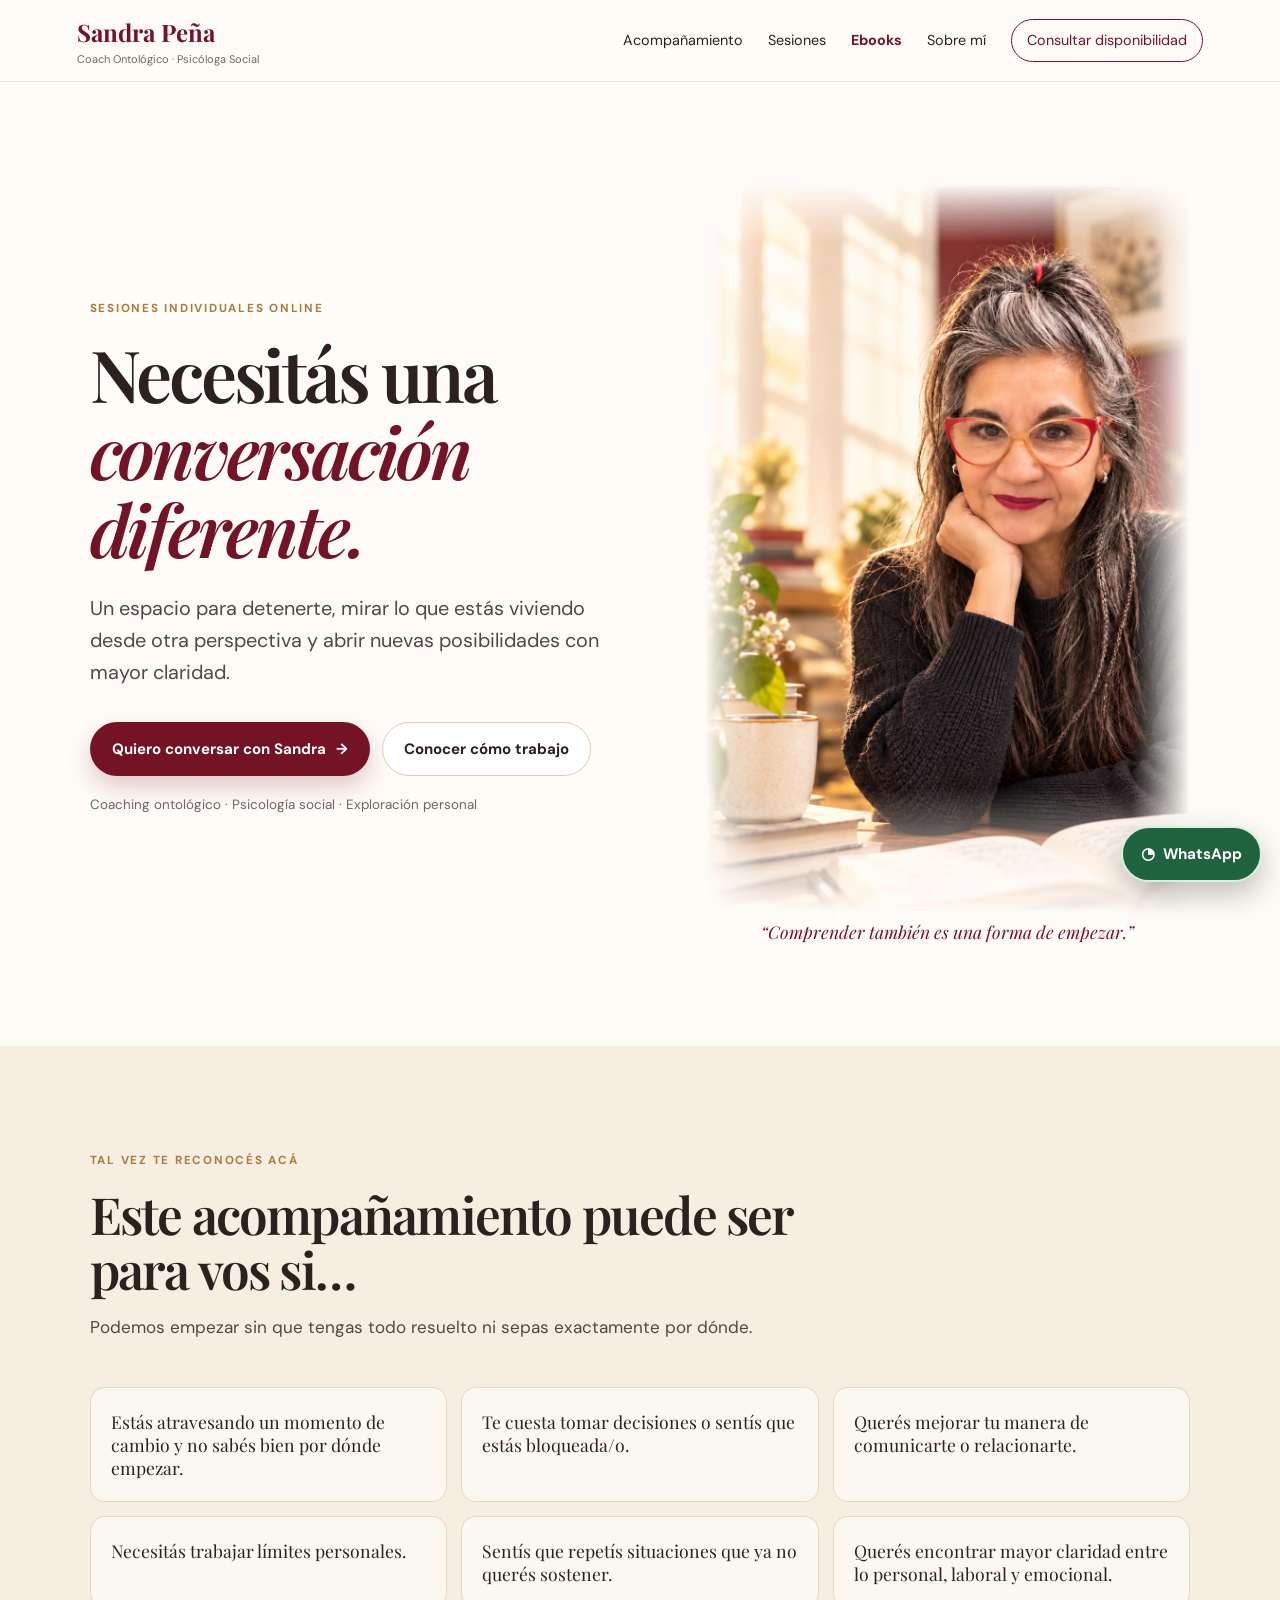
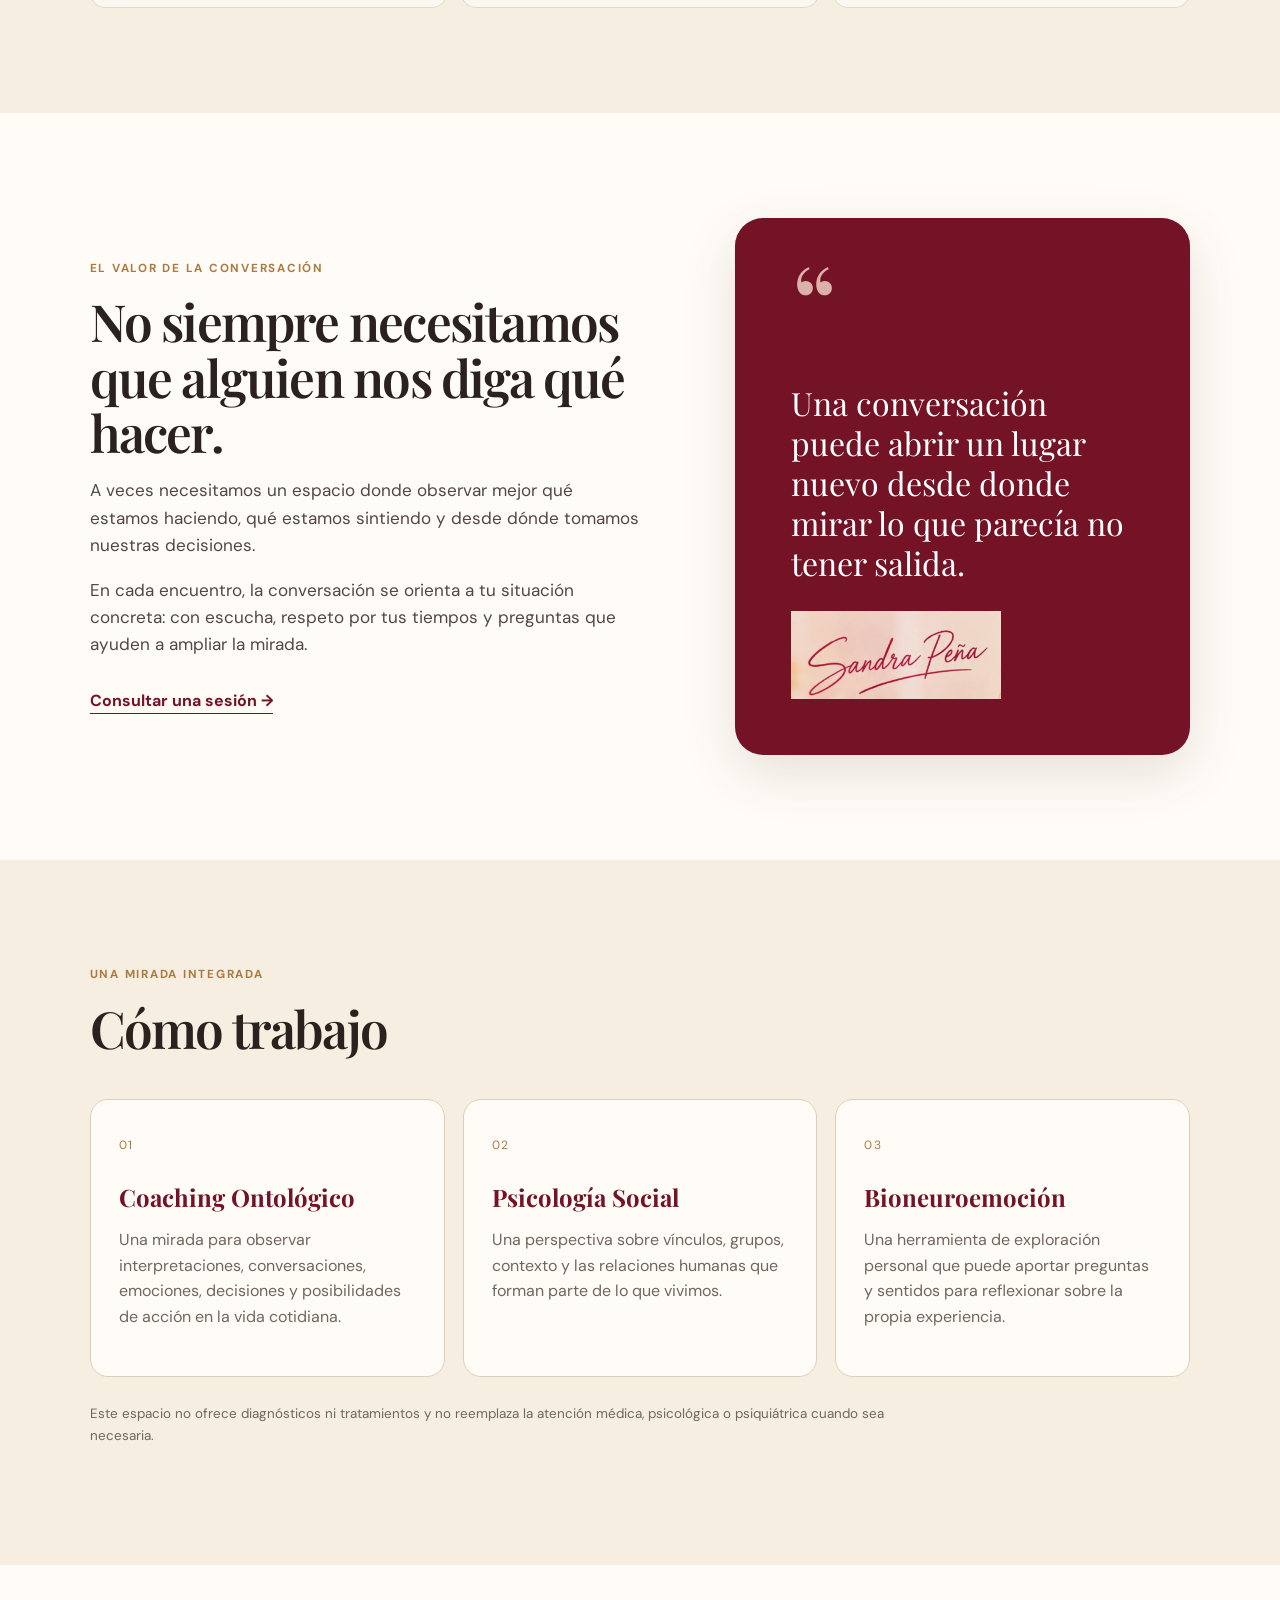
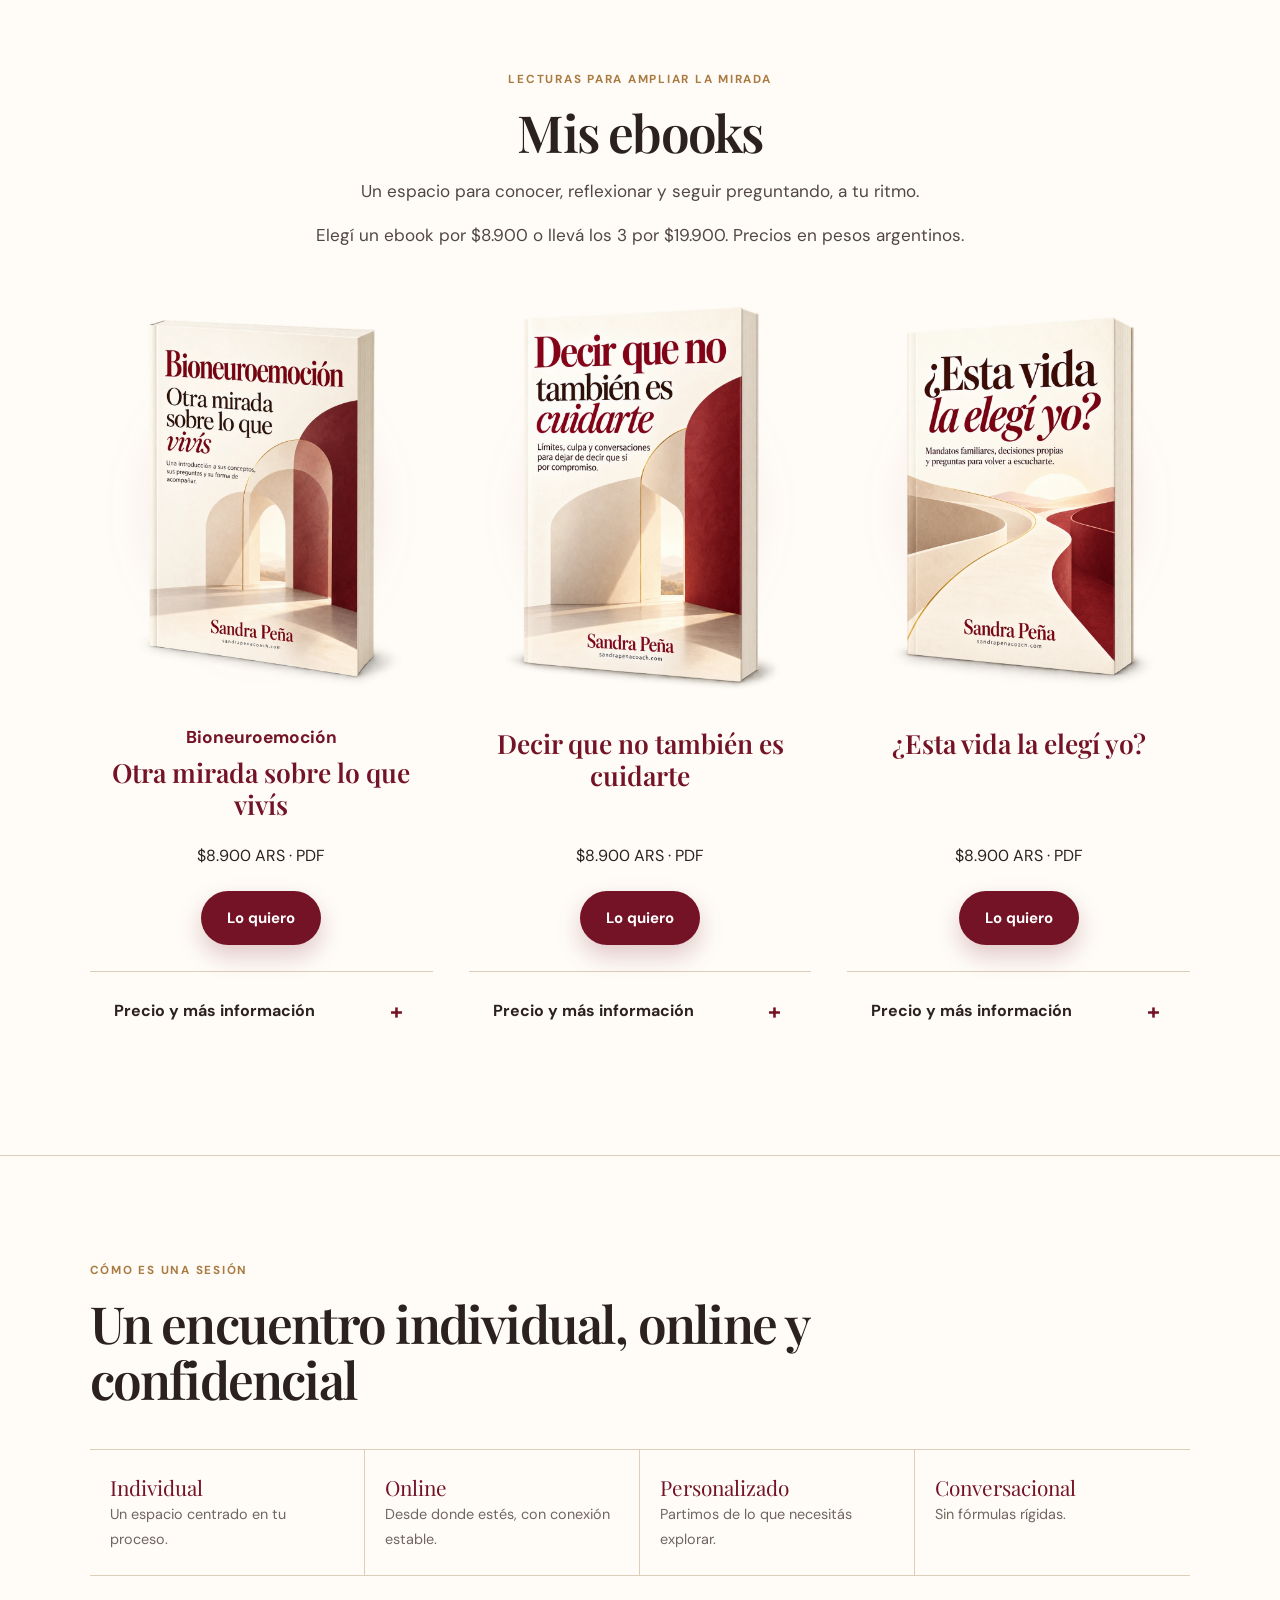
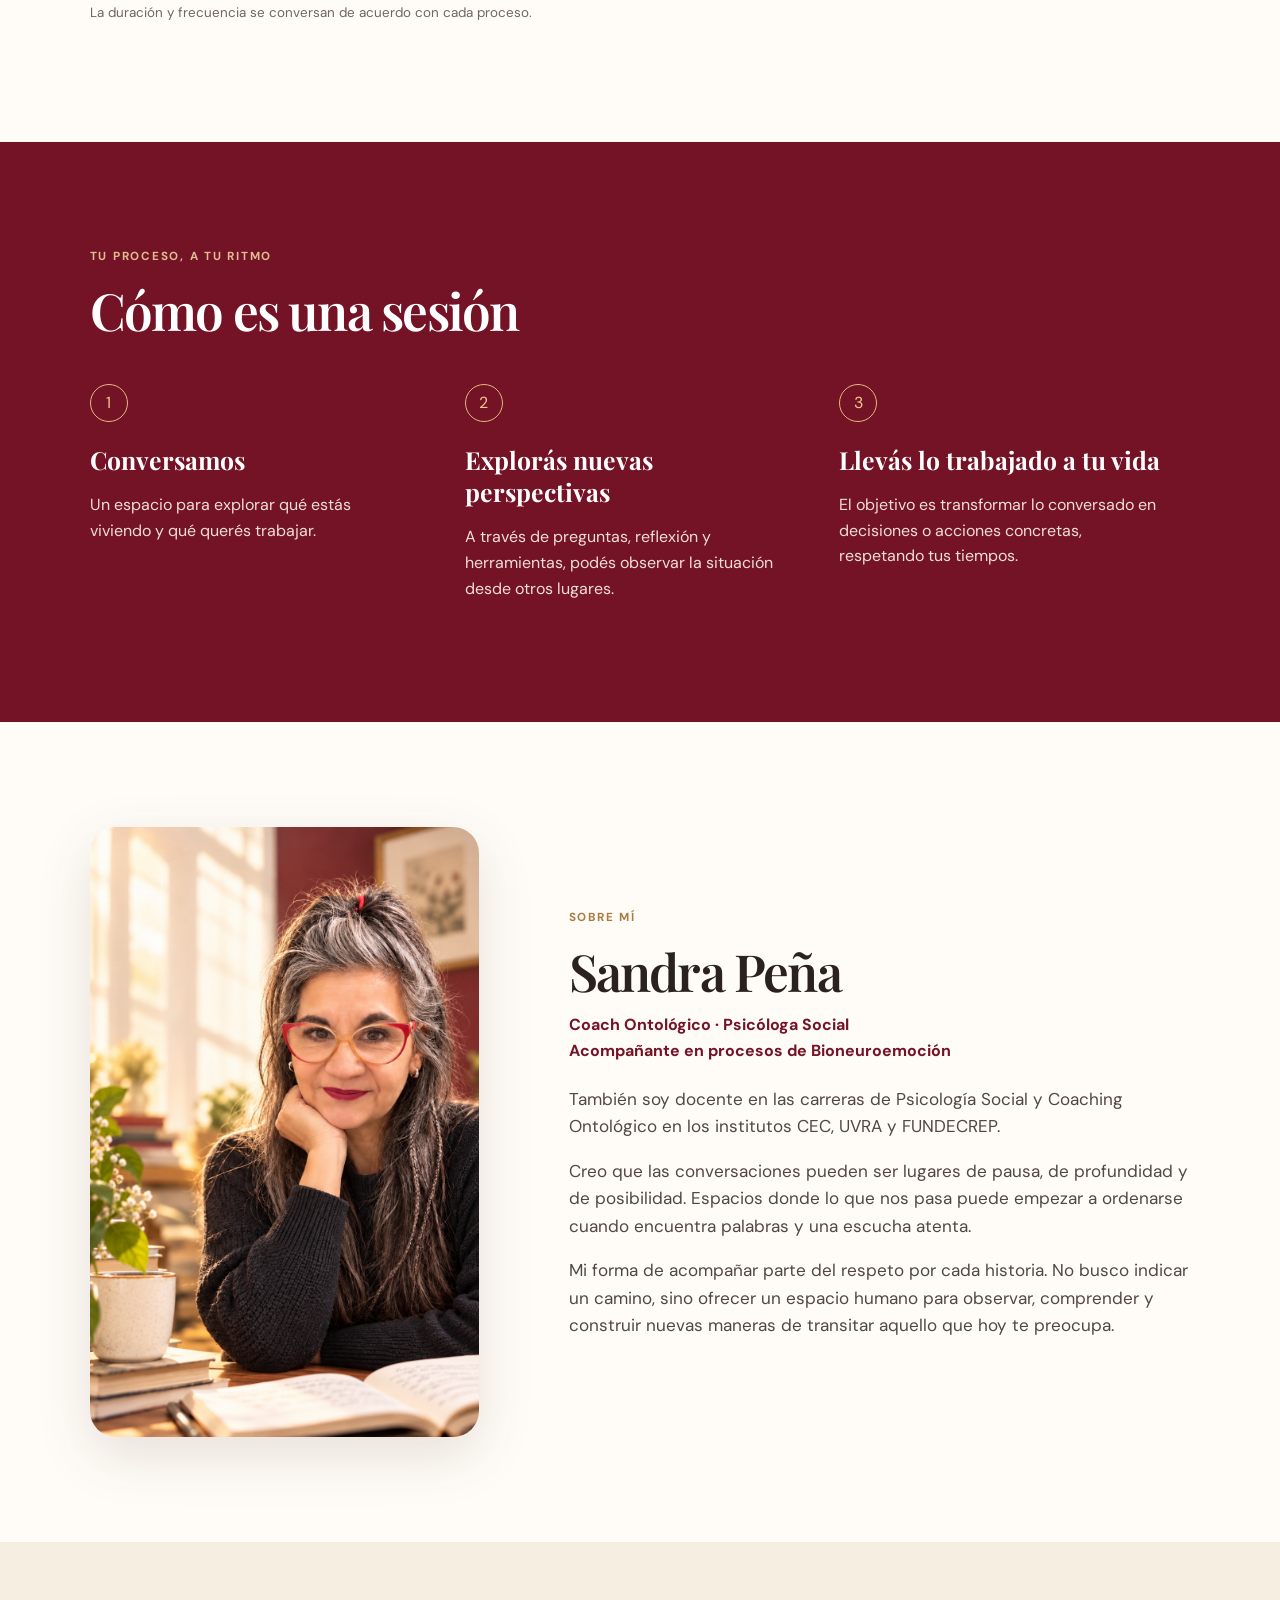
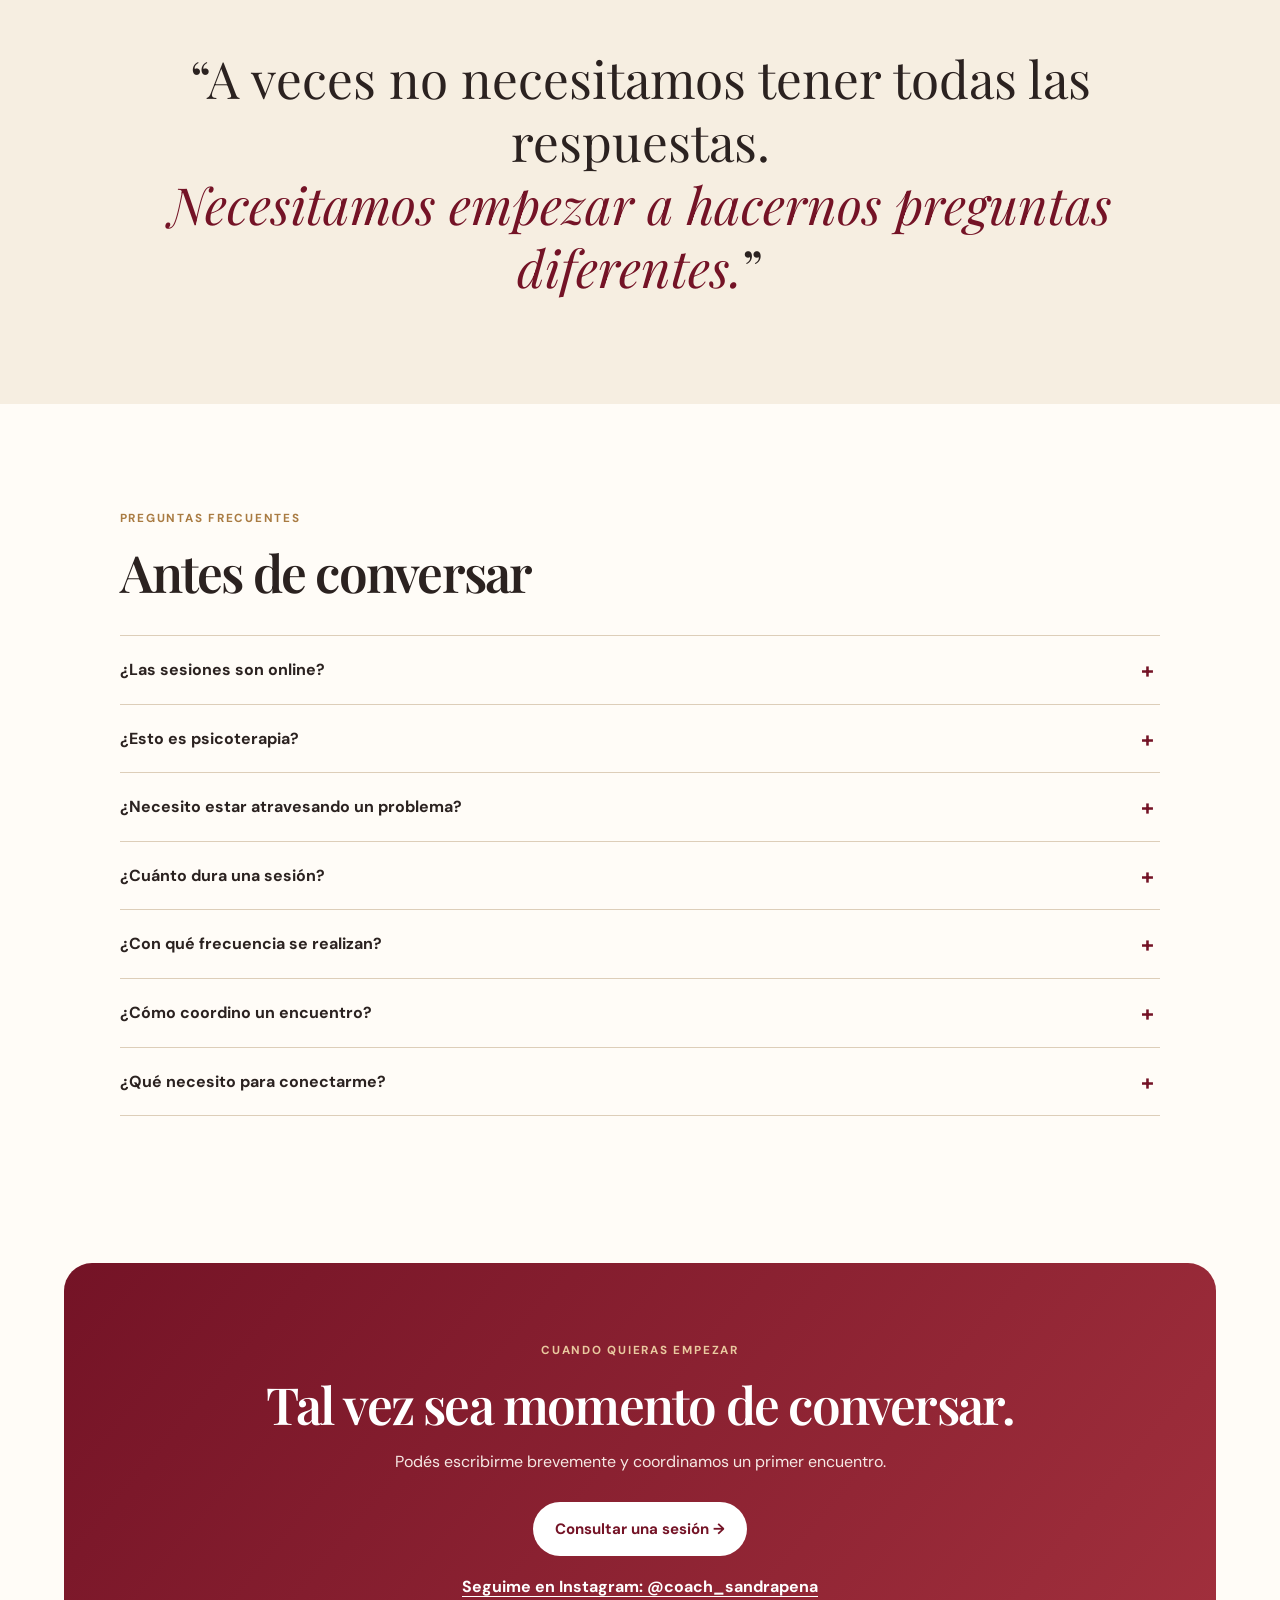
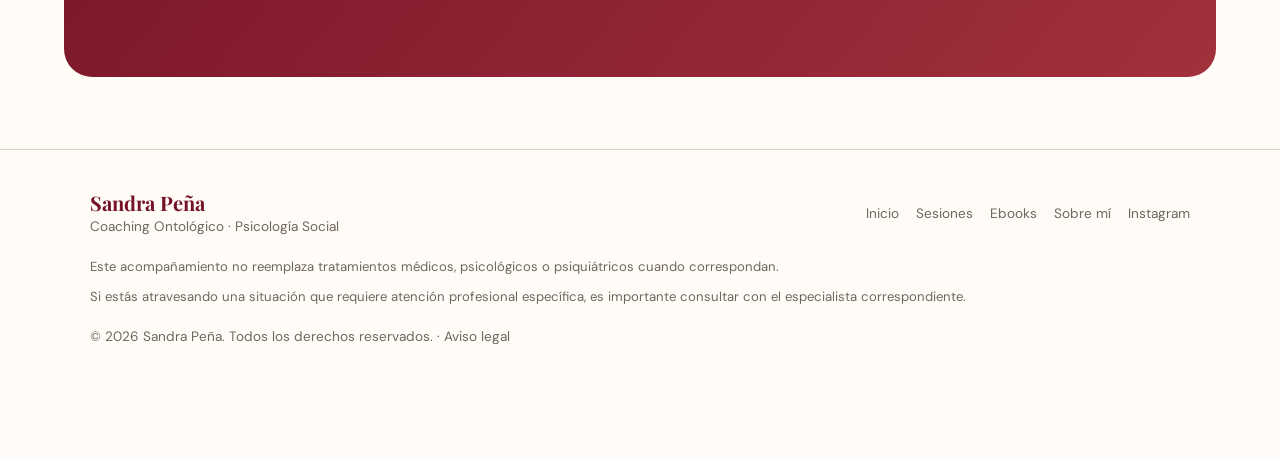
==== commit b924dc9e: "Fix ebook SEO consistency, accessible disclosures and navigation" ====
--- a/index.html
+++ b/index.html
@@ -3,14 +3,14 @@
 <head>
   <meta charset="utf-8"><meta name="viewport" content="width=device-width, initial-scale=1">
   <title>Sandra Peña | Coaching Ontológico Online · Buenos Aires</title>
-  <meta name="description" content="Sandra Peña, coach ontológico en Tortuguitas, Buenos Aires. Acompañamiento personal y sesiones online para explorar decisiones, vínculos, límites y cambios.">
+  <meta name="description" content="Sandra Peña, coach ontológica en Tortuguitas, Buenos Aires. Sesiones online y ebooks sobre vínculos, límites, emociones, bioneuroemoción y autoconocimiento.">
   <meta name="robots" content="index,follow"><meta name="theme-color" content="#741326">
-  <meta property="og:type" content="website"><meta property="og:locale" content="es_AR"><meta property="og:title" content="Sandra Peña | Coaching Ontológico Online · Buenos Aires"><meta property="og:description" content="Sandra Peña, coach ontológico en Tortuguitas, Buenos Aires. Acompañamiento personal y sesiones online para explorar decisiones, vínculos, límites y cambios."><meta property="og:image" content="https://sandrapenacoach.com/assets/sandra-hero.jpg">
+  <meta property="og:type" content="website"><meta property="og:locale" content="es_AR"><meta property="og:title" content="Sandra Peña | Coaching Ontológico Online · Buenos Aires"><meta property="og:description" content="Sandra Peña, coach ontológica en Tortuguitas, Buenos Aires. Sesiones online y ebooks sobre vínculos, límites, emociones, bioneuroemoción y autoconocimiento."><meta property="og:image" content="https://sandrapenacoach.com/assets/sandra-hero.jpg">
   <meta name="twitter:card" content="summary_large_image"><link rel="icon" href="favicon.ico" sizes="any"><link rel="icon" href="favicon.png" type="image/png" sizes="192x192"><link rel="apple-touch-icon" href="apple-touch-icon.png" sizes="180x180">
-  <link rel="preconnect" href="https://fonts.googleapis.com"><link rel="preconnect" href="https://fonts.gstatic.com" crossorigin><link href="https://fonts.googleapis.com/css2?family=DM+Sans:wght@400;500;600;700&family=Playfair+Display:ital,wght@0,600;0,700;1,600&display=swap" rel="stylesheet"><link rel="stylesheet" href="styles.css?v=20261008prices">
+  <link rel="preconnect" href="https://fonts.googleapis.com"><link rel="preconnect" href="https://fonts.gstatic.com" crossorigin><link href="https://fonts.googleapis.com/css2?family=DM+Sans:wght@400;500;600;700&family=Playfair+Display:ital,wght@0,600;0,700;1,600&display=swap" rel="stylesheet"><link rel="stylesheet" href="styles.css?v=20261022">
 <style>.instagram-link{display:block;margin:18px auto 0;color:#fff;text-decoration:underline;text-underline-offset:4px;font-weight:700}.whatsapp{display:flex;align-items:center;gap:8px;padding:13px 18px;background:#20633f;border:2px solid #d8f0df;box-shadow:0 12px 30px rgba(0,0,0,.25)}.whatsapp strong{font-size:.95rem}@media(max-width:600px){.whatsapp{width:auto;height:auto;min-height:52px;padding:14px 18px;text-align:left}.whatsapp span{display:inline}.whatsapp strong{font-size:1rem}}</style>
-<link rel="canonical" href="https://sandrapenacoach.com/"><meta property="og:url" content="https://sandrapenacoach.com/"><meta property="og:site_name" content="Sandra Peña"><meta name="twitter:title" content="Sandra Peña | Coaching Ontológico Online · Buenos Aires"><meta name="twitter:description" content="Sandra Peña, coach ontológico en Tortuguitas, Buenos Aires. Acompañamiento personal y sesiones online para explorar decisiones, vínculos, límites y cambios."><meta name="twitter:image" content="https://sandrapenacoach.com/assets/sandra-hero.jpg">
-</head>
+<link rel="canonical" href="https://sandrapenacoach.com/"><meta property="og:url" content="https://sandrapenacoach.com/"><meta property="og:site_name" content="Sandra Peña"><meta name="twitter:title" content="Sandra Peña | Coaching Ontológico Online · Buenos Aires"><meta name="twitter:description" content="Sandra Peña, coach ontológica en Tortuguitas, Buenos Aires. Sesiones online y ebooks sobre vínculos, límites, emociones, bioneuroemoción y autoconocimiento."><meta name="twitter:image" content="https://sandrapenacoach.com/assets/sandra-hero.jpg">
+<script type="application/ld+json" id="ebooks-structured-data">{"@context":"https://schema.org","@type":"ItemList","@id":"https://sandrapenacoach.com/#ebooks-list","name":"Ebooks de Sandra Peña","description":"Libros digitales de Sandra Peña","itemListElement":[{"@type":"ListItem","position":1,"item":{"@type":"Book","name":"Bioneuroemoción: otra mirada sobre lo que vivís","author":{"@id":"https://sandrapenacoach.com/#sandra"},"inLanguage":"es-AR","bookFormat":"https://schema.org/EBook","url":"https://sandrapenacoach.com/#ebook-bioneuroemocion","@id":"https://sandrapenacoach.com/#ebook-bioneuroemocion","image":"https://sandrapenacoach.com/assets/bioneuroemocion-libro.webp"}},{"@type":"ListItem","position":2,"item":{"@type":"Book","name":"Decir que no también es cuidarte","author":{"@id":"https://sandrapenacoach.com/#sandra"},"inLanguage":"es-AR","bookFormat":"https://schema.org/EBook","url":"https://sandrapenacoach.com/#ebook-decir-que-no","@id":"https://sandrapenacoach.com/#ebook-decir-que-no","image":"https://sandrapenacoach.com/assets/decir-que-no-libro.webp"}},{"@type":"ListItem","position":3,"item":{"@type":"Book","name":"¿Esta vida la elegí yo?","author":{"@id":"https://sandrapenacoach.com/#sandra"},"inLanguage":"es-AR","bookFormat":"https://schema.org/EBook","url":"https://sandrapenacoach.com/#ebook-esta-vida","@id":"https://sandrapenacoach.com/#ebook-esta-vida","image":"https://sandrapenacoach.com/assets/esta-vida-libro.webp"}}]}</script></head>
 <body>
 <a class="skip-link" href="#contenido">Ir al contenido</a>
 <header class="nav"><a href="#inicio" class="brand" aria-label="Sandra Peña, inicio"><span>Sandra Peña</span><small>Coach Ontológico · Psicóloga Social</small></a><nav aria-label="Secciones"><a href="#acompanamiento">Acompañamiento</a><a href="#sesiones">Sesiones</a><a href="#ebooks" class="ebooks-nav">Ebooks</a><a href="#sobre-mi">Sobre mí</a><a data-whatsapp href="https://wa.me/5491167024220?text=Hola%20Sandra%2C%20estuve%20viendo%20tu%20p%C3%A1gina%20y%20quer%C3%ADa%20consultarte%20por%20las%20sesiones%20individuales." class="nav-cta">Consultar disponibilidad</a></nav></header>
@@ -20,12 +20,12 @@
 <section class="section experience" id="como-trabajo"><div class="reveal"><p class="eyebrow">El valor de la conversación</p><h2>No siempre necesitamos que alguien nos diga qué hacer.</h2><p>A veces necesitamos un espacio donde observar mejor qué estamos haciendo, qué estamos sintiendo y desde dónde tomamos nuestras decisiones.</p><p>En cada encuentro, la conversación se orienta a tu situación concreta: con escucha, respeto por tus tiempos y preguntas que ayuden a ampliar la mirada.</p><a data-whatsapp class="text-link" href="https://wa.me/5491167024220?text=Hola%20Sandra%2C%20estuve%20viendo%20tu%20p%C3%A1gina%20y%20quer%C3%ADa%20consultarte%20por%20las%20sesiones%20individuales.">Consultar una sesión →</a></div><aside class="quote reveal"><b>“</b><blockquote>Una conversación puede abrir un lugar nuevo desde donde mirar lo que parecía no tener salida.</blockquote><img src="assets/firma-sandra.jpg" alt="Firma de Sandra Peña" width="345" height="145" loading="lazy" decoding="async"></aside></section>
 <section class="section pale"><div class="heading reveal"><p class="eyebrow">Una mirada integrada</p><h2>Cómo trabajo</h2></div><div class="discipline-grid"><article class="reveal"><span>01</span><h3>Coaching Ontológico</h3><p>Una mirada para observar interpretaciones, conversaciones, emociones, decisiones y posibilidades de acción en la vida cotidiana.</p></article><article class="reveal"><span>02</span><h3>Psicología Social</h3><p>Una perspectiva sobre vínculos, grupos, contexto y las relaciones humanas que forman parte de lo que vivimos.</p></article><article class="reveal"><span>03</span><h3>Bioneuroemoción</h3><p>Una herramienta de exploración personal que puede aportar preguntas y sentidos para reflexionar sobre la propia experiencia.</p></article></div><p class="note">Este espacio no ofrece diagnósticos ni tratamientos y no reemplaza la atención médica, psicológica o psiquiátrica cuando sea necesaria.</p></section>
 <section class="section ebooks" id="ebooks" aria-labelledby="ebooks-title">
-<div class="heading reveal"><p class="eyebrow">Lecturas para ampliar la mirada</p><h2 id="ebooks-title">Mis ebooks</h2><p>Un espacio para conocer, reflexionar y seguir preguntando, a tu ritmo.</p></div>
-<div class="ebook-grid"><article class="ebook-card reveal" aria-labelledby="bio-book-title">
+<div class="heading reveal"><p class="eyebrow">Lecturas para ampliar la mirada</p><h2 id="ebooks-title">Mis ebooks</h2><p>Un espacio para conocer, reflexionar y seguir preguntando, a tu ritmo.</p><p>Elegí un ebook por $8.900 o llevá los 3 por $19.900. Precios en pesos argentinos.</p></div>
+<div class="ebook-grid"><article id="ebook-bioneuroemocion" class="ebook-card reveal" aria-labelledby="bio-book-title">
 <div class="ebook-stage"><img src="assets/bioneuroemocion-libro.webp" alt="Portada del libro Bioneuroemoción: otra mirada sobre lo que vivís, de Sandra Peña" width="1024" height="1536" loading="lazy" decoding="async"></div>
 <h3 id="bio-book-title"><span>Bioneuroemoción</span>Otra mirada sobre lo que vivís</h3>
-<div class="ebook-actions"><a class="btn primary ebook-buy" href="https://wa.me/5491167024220?text=Hola%20Sandra%20vi%20tu%20libro%20%E2%80%9CBioneuroemoci%C3%B3n%3A%20otra%20mirada%20sobre%20lo%20que%20viv%C3%ADs%E2%80%9D%20en%20tu%20web%20me%20interesa%20tenerlo">Lo quiero</a><button class="btn ebook-info" type="button" aria-expanded="false" aria-controls="bio-book-info">+ info</button></div>
-<div class="ebook-details" id="bio-book-info" hidden>
+<p class="ebook-visible-price">$8.900 ARS · PDF</p><div class="ebook-actions"><a class="btn primary ebook-buy" href="https://wa.me/5491167024220?text=Hola%20Sandra%20vi%20tu%20libro%20%E2%80%9CBioneuroemoci%C3%B3n%3A%20otra%20mirada%20sobre%20lo%20que%20viv%C3%ADs%E2%80%9D%20en%20tu%20web%20me%20interesa%20tenerlo">Lo quiero</a></div>
+<details class="ebook-details" id="bio-book-info"><summary>Precio y más información</summary>
 <p class="ebook-subtitle">Una introducción a sus conceptos, sus preguntas y su forma de acompañar.</p>
 <p>¿Escuchaste hablar de bioneuroemoción y querés entender qué propone? Este libro te acerca a sus conceptos básicos con palabras sencillas y ejemplos cotidianos: interpretaciones, emociones, creencias, proyección e historia familiar.</p>
 <p>Una lectura para conocer el enfoque, distinguir sus propuestas de las afirmaciones científicas y saber qué preguntar antes de elegir un acompañamiento o una formación. No necesitás conocimientos previos.</p>
@@ -43,12 +43,12 @@
 <p class="ebook-note">Contenido educativo e informativo. No ofrece diagnósticos ni tratamientos y no reemplaza la atención médica, psicológica o psicoterapéutica.</p>
 <p>La compra se coordina por WhatsApp. Una vez confirmado el pago, Sandra te envía el PDF de forma manual.</p>
 <a class="btn primary ebook-buy" href="https://wa.me/5491167024220?text=Hola%20Sandra%20vi%20tu%20libro%20%E2%80%9CBioneuroemoci%C3%B3n%3A%20otra%20mirada%20sobre%20lo%20que%20viv%C3%ADs%E2%80%9D%20en%20tu%20web%20me%20interesa%20tenerlo">Lo quiero</a>
-</div></article>
-<article class="ebook-card reveal" aria-labelledby="limites-book-title">
+</details></article>
+<article id="ebook-decir-que-no" class="ebook-card reveal" aria-labelledby="limites-book-title">
 <div class="ebook-stage"><img src="assets/decir-que-no-libro.webp" alt="Portada del libro Decir que no también es cuidarte, de Sandra Peña" width="900" height="1350" loading="lazy" decoding="async"></div>
 <h3 id="limites-book-title">Decir que no también es cuidarte</h3>
-<div class="ebook-actions"><a class="btn primary ebook-buy" href="https://wa.me/5491167024220?text=Hola%20Sandra%20vi%20tu%20libro%20%E2%80%9CDecir%20que%20no%20tambi%C3%A9n%20es%20cuidarte%E2%80%9D%20en%20tu%20web%20me%20interesa%20tenerlo">Lo quiero</a><button class="btn ebook-info" type="button" aria-expanded="false" aria-controls="limites-book-info">+ info</button></div>
-<div class="ebook-details" id="limites-book-info" hidden>
+<p class="ebook-visible-price">$8.900 ARS · PDF</p><div class="ebook-actions"><a class="btn primary ebook-buy" href="https://wa.me/5491167024220?text=Hola%20Sandra%20vi%20tu%20libro%20%E2%80%9CDecir%20que%20no%20tambi%C3%A9n%20es%20cuidarte%E2%80%9D%20en%20tu%20web%20me%20interesa%20tenerlo">Lo quiero</a></div>
+<details class="ebook-details" id="limites-book-info"><summary>Precio y más información</summary>
 <p class="ebook-subtitle">Límites, culpa y conversaciones para dejar de decir que sí por compromiso.</p>
 <p>Hay pedidos que aceptás para evitar una incomodidad y después te dejan sin tiempo para vos. Este libro recorre esas situaciones con ejemplos cotidianos y preguntas para reconocer qué podés ofrecer, expresar una negativa y revisar acuerdos.</p>
 <p>Una lectura sobre culpa, disponibilidad y cuidado en los vínculos familiares, laborales y cercanos. Para explorar límites claros y compromisos que puedas sostener, incluyendo tus necesidades en las conversaciones de cada día.</p>
@@ -66,12 +66,12 @@
 <p class="ebook-note">Contenido educativo e informativo. No ofrece diagnósticos ni tratamientos y no reemplaza la atención médica, psicológica o psicoterapéutica.</p>
 <p>La compra se coordina por WhatsApp. Una vez confirmado el pago, Sandra te envía el PDF de forma manual.</p>
 <a class="btn primary ebook-buy" href="https://wa.me/5491167024220?text=Hola%20Sandra%20vi%20tu%20libro%20%E2%80%9CDecir%20que%20no%20tambi%C3%A9n%20es%20cuidarte%E2%80%9D%20en%20tu%20web%20me%20interesa%20tenerlo">Lo quiero</a>
-</div></article>
-<article class="ebook-card reveal" aria-labelledby="mandatos-book-title">
+</details></article>
+<article id="ebook-esta-vida" class="ebook-card reveal" aria-labelledby="mandatos-book-title">
 <div class="ebook-stage"><img src="assets/esta-vida-libro.webp" alt="Portada del libro ¿Esta vida la elegí yo?, de Sandra Peña" width="900" height="1350" loading="lazy" decoding="async"></div>
 <h3 id="mandatos-book-title">¿Esta vida la elegí yo?</h3>
-<div class="ebook-actions"><a class="btn primary ebook-buy" href="https://wa.me/5491167024220?text=Hola%20Sandra%20vi%20tu%20libro%20%E2%80%9C%C2%BFEsta%20vida%20la%20eleg%C3%AD%20yo%3F%E2%80%9D%20en%20tu%20web%20me%20interesa%20tenerlo">Lo quiero</a><button class="btn ebook-info" type="button" aria-expanded="false" aria-controls="mandatos-book-info">+ info</button></div>
-<div class="ebook-details" id="mandatos-book-info" hidden>
+<p class="ebook-visible-price">$8.900 ARS · PDF</p><div class="ebook-actions"><a class="btn primary ebook-buy" href="https://wa.me/5491167024220?text=Hola%20Sandra%20vi%20tu%20libro%20%E2%80%9C%C2%BFEsta%20vida%20la%20eleg%C3%AD%20yo%3F%E2%80%9D%20en%20tu%20web%20me%20interesa%20tenerlo">Lo quiero</a></div>
+<details class="ebook-details" id="mandatos-book-info"><summary>Precio y más información</summary>
 <p class="ebook-subtitle">Mandatos familiares, decisiones propias y preguntas para volver a escucharte.</p>
 <p>¿Cuánto de lo que hacés responde a lo que querés y cuánto a lo que se espera de vos? Una lectura sobre mandatos familiares, roles, pertenencia y decisiones que todavía podés revisar.</p>
 <p>A través de situaciones sobre trabajo, cuidados y relaciones, Sandra invita a reconocer expectativas, mirar tu contexto y conversar sobre elecciones propias. Un recorrido que permite valorar lo recibido y abrir espacio para lo que hoy querés sostener o cambiar.</p>
@@ -89,14 +89,14 @@
 <p class="ebook-note">Contenido educativo e informativo. No ofrece diagnósticos ni tratamientos y no reemplaza la atención médica, psicológica o psicoterapéutica.</p>
 <p>La compra se coordina por WhatsApp. Una vez confirmado el pago, Sandra te envía el PDF de forma manual.</p>
 <a class="btn primary ebook-buy" href="https://wa.me/5491167024220?text=Hola%20Sandra%20vi%20tu%20libro%20%E2%80%9C%C2%BFEsta%20vida%20la%20eleg%C3%AD%20yo%3F%E2%80%9D%20en%20tu%20web%20me%20interesa%20tenerlo">Lo quiero</a>
-</div></article>
+</details></article>
 </div></section>
 <section class="section" id="sesiones"><div class="heading reveal"><p class="eyebrow">Cómo es una sesión</p><h2>Un encuentro individual, online y confidencial</h2></div><div class="session-grid reveal"><div><strong>Individual</strong><span>Un espacio centrado en tu proceso.</span></div><div><strong>Online</strong><span>Desde donde estés, con conexión estable.</span></div><div><strong>Personalizado</strong><span>Partimos de lo que necesitás explorar.</span></div><div><strong>Conversacional</strong><span>Sin fórmulas rígidas.</span></div></div><p class="note">La duración y frecuencia se conversan de acuerdo con cada proceso.</p></section>
 <section class="section process" aria-labelledby="proceso-titulo"><div class="heading reveal"><p class="eyebrow">Tu proceso, a tu ritmo</p><h2 id="proceso-titulo">Cómo es una sesión</h2></div><ol><li class="reveal"><span aria-hidden="true">1</span><h3>Conversamos</h3><p>Un espacio para explorar qué estás viviendo y qué querés trabajar.</p></li><li class="reveal"><span aria-hidden="true">2</span><h3>Explorás nuevas perspectivas</h3><p>A través de preguntas, reflexión y herramientas, podés observar la situación desde otros lugares.</p></li><li class="reveal"><span aria-hidden="true">3</span><h3>Llevás lo trabajado a tu vida</h3><p>El objetivo es transformar lo conversado en decisiones o acciones concretas, respetando tus tiempos.</p></li></ol></section>
 <section class="section about" id="sobre-mi"><img class="reveal" src="assets/sandra-hero.jpg" alt="Sandra Peña, Coach Ontológico y Psicóloga Social" width="1024" height="1536" loading="lazy" decoding="async"><div class="reveal"><p class="eyebrow">Sobre mí</p><h2>Sandra Peña</h2><p class="role">Coach Ontológico · Psicóloga Social<br>Acompañante en procesos de Bioneuroemoción</p><p>También soy docente en las carreras de Psicología Social y Coaching Ontológico en los institutos CEC, UVRA y FUNDECREP.</p><p>Creo que las conversaciones pueden ser lugares de pausa, de profundidad y de posibilidad. Espacios donde lo que nos pasa puede empezar a ordenarse cuando encuentra palabras y una escucha atenta.</p><p>Mi forma de acompañar parte del respeto por cada historia. No busco indicar un camino, sino ofrecer un espacio humano para observar, comprender y construir nuevas maneras de transitar aquello que hoy te preocupa.</p></div></section>
 <section class="editorial"><p class="reveal">“A veces no necesitamos tener todas las respuestas.<br><em>Necesitamos empezar a hacernos preguntas diferentes.</em>”</p></section>
 <section class="section faq"><div class="heading reveal"><p class="eyebrow">Preguntas frecuentes</p><h2>Antes de conversar</h2></div><div class="reveal"><details><summary>¿Las sesiones son online?</summary><p>Sí. Se realizan de manera online, para que puedas conectarte desde donde estés.</p></details><details><summary>¿Esto es psicoterapia?</summary><p>No. Es un espacio de acompañamiento desde el coaching ontológico y la psicología social. No sustituye un proceso de psicoterapia ni la atención médica o psiquiátrica cuando sean necesarias.</p></details><details><summary>¿Necesito estar atravesando un problema?</summary><p>No necesariamente. También puede ser un espacio para revisar una decisión, un cambio o una inquietud.</p></details><details><summary>¿Cuánto dura una sesión?</summary><p>La duración se informa y acuerda al momento de coordinar, según la modalidad elegida.</p></details><details><summary>¿Con qué frecuencia se realizan?</summary><p>La frecuencia se conversa de manera personalizada según lo que necesites trabajar.</p></details><details><summary>¿Cómo coordino un encuentro?</summary><p>Podés enviar una consulta por WhatsApp para conversar sobre disponibilidad y modalidad.</p></details><details><summary>¿Qué necesito para conectarme?</summary><p>Un dispositivo con cámara y una conexión estable, en un lugar donde puedas estar con privacidad.</p></details></div></section>
-<section class="cta reveal" id="contacto"><p class="eyebrow">Cuando quieras empezar</p><h2>Tal vez sea momento de conversar.</h2><p>Podés escribirme brevemente y coordinamos un primer encuentro.</p><a data-whatsapp class="btn light" href="https://wa.me/5491167024220?text=Hola%20Sandra%2C%20estuve%20viendo%20tu%20p%C3%A1gina%20y%20quer%C3%ADa%20consultarte%20por%20las%20sesiones%20individuales." aria-label="Consultar por WhatsApp">Consultar una sesión →</a><a class="instagram-link" href="https://instagram.com/coach_sandrapena" target="_blank" rel="noopener">Seguime en Instagram: @coach_sandrapeña</a></section>
+<section class="cta reveal" id="contacto"><p class="eyebrow">Cuando quieras empezar</p><h2>Tal vez sea momento de conversar.</h2><p>Podés escribirme brevemente y coordinamos un primer encuentro.</p><a data-whatsapp class="btn light" href="https://wa.me/5491167024220?text=Hola%20Sandra%2C%20estuve%20viendo%20tu%20p%C3%A1gina%20y%20quer%C3%ADa%20consultarte%20por%20las%20sesiones%20individuales." aria-label="Consultar por WhatsApp">Consultar una sesión →</a><a class="instagram-link" href="https://instagram.com/coach_sandrapena" target="_blank" rel="noopener">Seguime en Instagram: @coach_sandrapena</a></section>
 </main>
 <template id="testimonios-pendientes">
 <section class="section pale testimonials" aria-labelledby="testimonios-titulo"><div class="heading"><p class="eyebrow">Cada proceso es propio</p><h2 id="testimonios-titulo">Experiencias de quienes atravesaron su propio proceso</h2></div><div class="testimonial-grid"><figure><blockquote>“Pude ordenar muchas cosas que venía postergando y empezar a tomar decisiones con más claridad.”</blockquote><figcaption>Mariana</figcaption></figure><figure><blockquote>“Entendí que estaba repitiendo situaciones sin darme cuenta. Hoy puedo verlas antes y elegir distinto.”</blockquote><figcaption>Carla</figcaption></figure><figure><blockquote>“Aprendí a poner límites sin sentir tanta culpa. Eso cambió mucho mi manera de relacionarme.”</blockquote><figcaption>Lucía</figcaption></figure></div></section>
@@ -104,6 +104,6 @@
 
 <a data-whatsapp class="whatsapp" href="https://wa.me/5491167024220?text=Hola%20Sandra%2C%20estuve%20viendo%20tu%20p%C3%A1gina%20y%20quer%C3%ADa%20consultarte%20por%20las%20sesiones%20individuales." aria-label="Consultar por WhatsApp"><span aria-hidden="true">◔</span><strong>WhatsApp</strong></a>
 <footer><div><strong>Sandra Peña</strong><span>Coaching Ontológico · Psicología Social</span></div><nav aria-label="Pie de página"><a href="#inicio">Inicio</a><a href="#sesiones">Sesiones</a><a href="#ebooks" class="ebooks-nav">Ebooks</a><a href="#sobre-mi">Sobre mí</a><a href="https://instagram.com/coach_sandrapena" target="_blank" rel="noopener" aria-label="Instagram de Sandra Peña">Instagram</a></nav><p class="legal">Este acompañamiento no reemplaza tratamientos médicos, psicológicos o psiquiátricos cuando correspondan.<br><span>Si estás atravesando una situación que requiere atención profesional específica, es importante consultar con el especialista correspondiente.</span></p><p>© <span id="year">2026</span> Sandra Peña. Todos los derechos reservados. · <a href="/aviso-legal">Aviso legal</a></p></footer>
-<script type="application/ld+json" id="structured-data">{"@context":"https://schema.org","@graph":[{"@type":"Person","@id":"https://sandrapenacoach.com/#sandra","name":"Sandra Peña","url":"https://sandrapenacoach.com/","image":"https://sandrapenacoach.com/assets/sandra-hero.jpg","jobTitle":"Coach Ontológico y Psicóloga Social","description":"Sandra Peña, coach ontológico y psicóloga social en Tortuguitas, Malvinas Argentinas, Buenos Aires. Ofrece sesiones individuales online de coaching y acompañamiento personal.","telephone":"+5491167024220","sameAs":["https://instagram.com/coach_sandrapena"],"address":{"@type":"PostalAddress","addressLocality":"Tortuguitas","addressRegion":"Buenos Aires","addressCountry":"AR"}},{"@type":"WebSite","@id":"https://sandrapenacoach.com/#website","url":"https://sandrapenacoach.com/","name":"Sandra Peña","inLanguage":"es-AR","publisher":{"@id":"https://sandrapenacoach.com/#sandra"}},{"@type":"Service","@id":"https://sandrapenacoach.com/#coaching","name":"Coaching ontológico online","serviceType":"Coaching ontológico y acompañamiento personal online","description":"Sesiones individuales online de coaching ontológico y acompañamiento personal para explorar decisiones, comunicación, vínculos, límites y procesos de cambio.","provider":{"@id":"https://sandrapenacoach.com/#sandra"},"areaServed":[{"@type":"Place","name":"Tortuguitas, Malvinas Argentinas"},{"@type":"AdministrativeArea","name":"Buenos Aires"},{"@type":"Country","name":"Argentina"}],"availableChannel":{"@type":"ServiceChannel","serviceUrl":"https://sandrapenacoach.com/#sesiones","availableLanguage":"es"}},{"@type":"WebPage","@id":"https://sandrapenacoach.com/#pagina","url":"https://sandrapenacoach.com/","name":"Sandra Peña | Coaching Ontológico Online · Buenos Aires","description":"Sandra Peña, coach ontológico en Tortuguitas, Buenos Aires. Acompañamiento personal y sesiones online para explorar decisiones, vínculos, límites y cambios.","inLanguage":"es-AR","isPartOf":{"@id":"https://sandrapenacoach.com/#website"},"about":[{"@id":"https://sandrapenacoach.com/#sandra"},{"@id":"https://sandrapenacoach.com/#coaching"}]}]}</script><script src="script.js?v=20261008ebooks"></script>
+<script type="application/ld+json" id="structured-data">{"@context":"https://schema.org","@graph":[{"@type":"Person","@id":"https://sandrapenacoach.com/#sandra","name":"Sandra Peña","url":"https://sandrapenacoach.com/","image":"https://sandrapenacoach.com/assets/sandra-hero.jpg","jobTitle":"Coach Ontológico y Psicóloga Social","description":"Sandra Peña, coach ontológico y psicóloga social en Tortuguitas, Malvinas Argentinas, Buenos Aires. Ofrece sesiones individuales online de coaching y acompañamiento personal.","telephone":"+5491167024220","sameAs":["https://instagram.com/coach_sandrapena"],"address":{"@type":"PostalAddress","addressLocality":"Tortuguitas","addressRegion":"Buenos Aires","addressCountry":"AR"}},{"@type":"WebSite","@id":"https://sandrapenacoach.com/#website","url":"https://sandrapenacoach.com/","name":"Sandra Peña","inLanguage":"es-AR","publisher":{"@id":"https://sandrapenacoach.com/#sandra"}},{"@type":"Service","@id":"https://sandrapenacoach.com/#coaching","name":"Coaching ontológico online","serviceType":"Coaching ontológico y acompañamiento personal online","description":"Sesiones individuales online de coaching ontológico y acompañamiento personal para explorar decisiones, comunicación, vínculos, límites y procesos de cambio.","provider":{"@id":"https://sandrapenacoach.com/#sandra"},"areaServed":[{"@type":"Place","name":"Tortuguitas, Malvinas Argentinas"},{"@type":"AdministrativeArea","name":"Buenos Aires"},{"@type":"Country","name":"Argentina"}],"availableChannel":{"@type":"ServiceChannel","serviceUrl":"https://sandrapenacoach.com/#sesiones","availableLanguage":"es"}},{"@type":"WebPage","@id":"https://sandrapenacoach.com/#pagina","url":"https://sandrapenacoach.com/","name":"Sandra Peña | Coaching Ontológico Online · Buenos Aires","description":"Sandra Peña, coach ontológica en Tortuguitas, Buenos Aires. Sesiones online y ebooks sobre vínculos, límites, emociones, bioneuroemoción y autoconocimiento.","inLanguage":"es-AR","isPartOf":{"@id":"https://sandrapenacoach.com/#website"},"about":[{"@id":"https://sandrapenacoach.com/#sandra"},{"@id":"https://sandrapenacoach.com/#coaching"}],"mainEntity":{"@id":"https://sandrapenacoach.com/#ebooks-list"}}]}</script><script src="script.js?v=20261022"></script>
 </body></html>
 
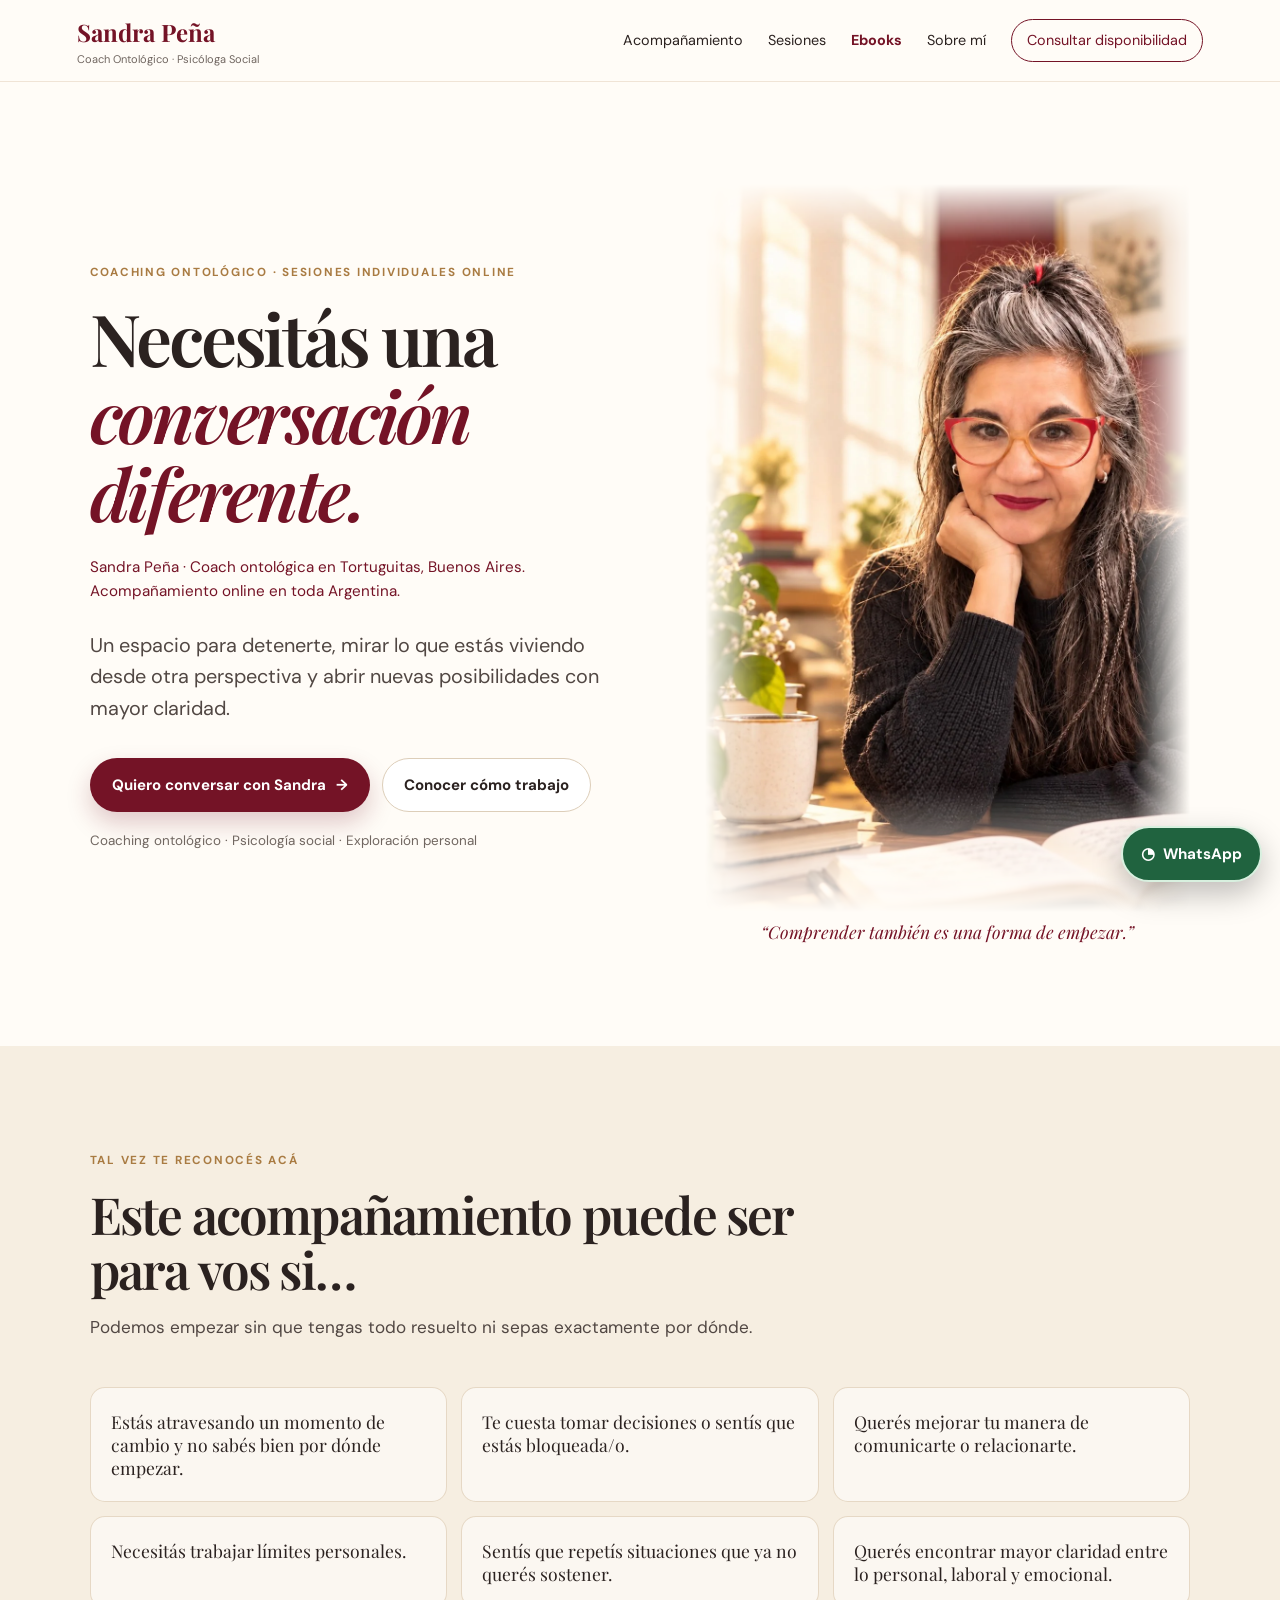
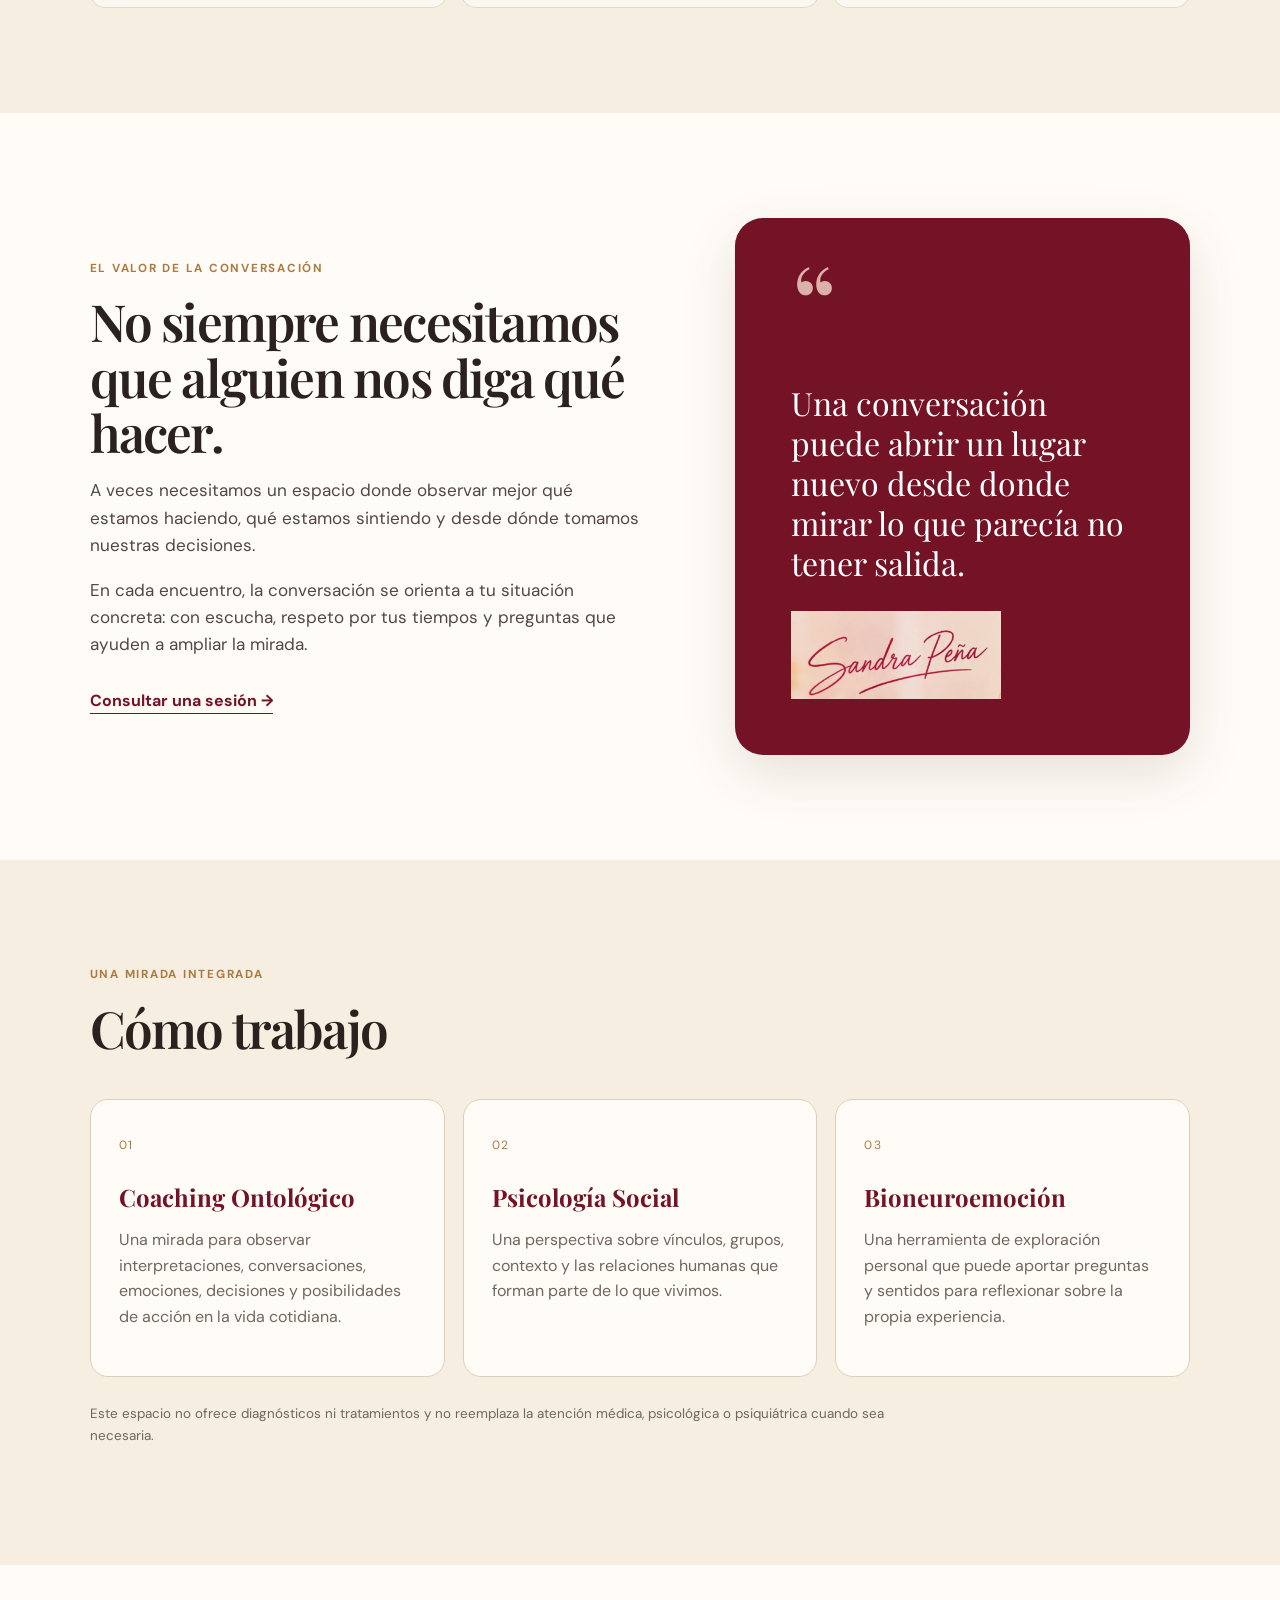
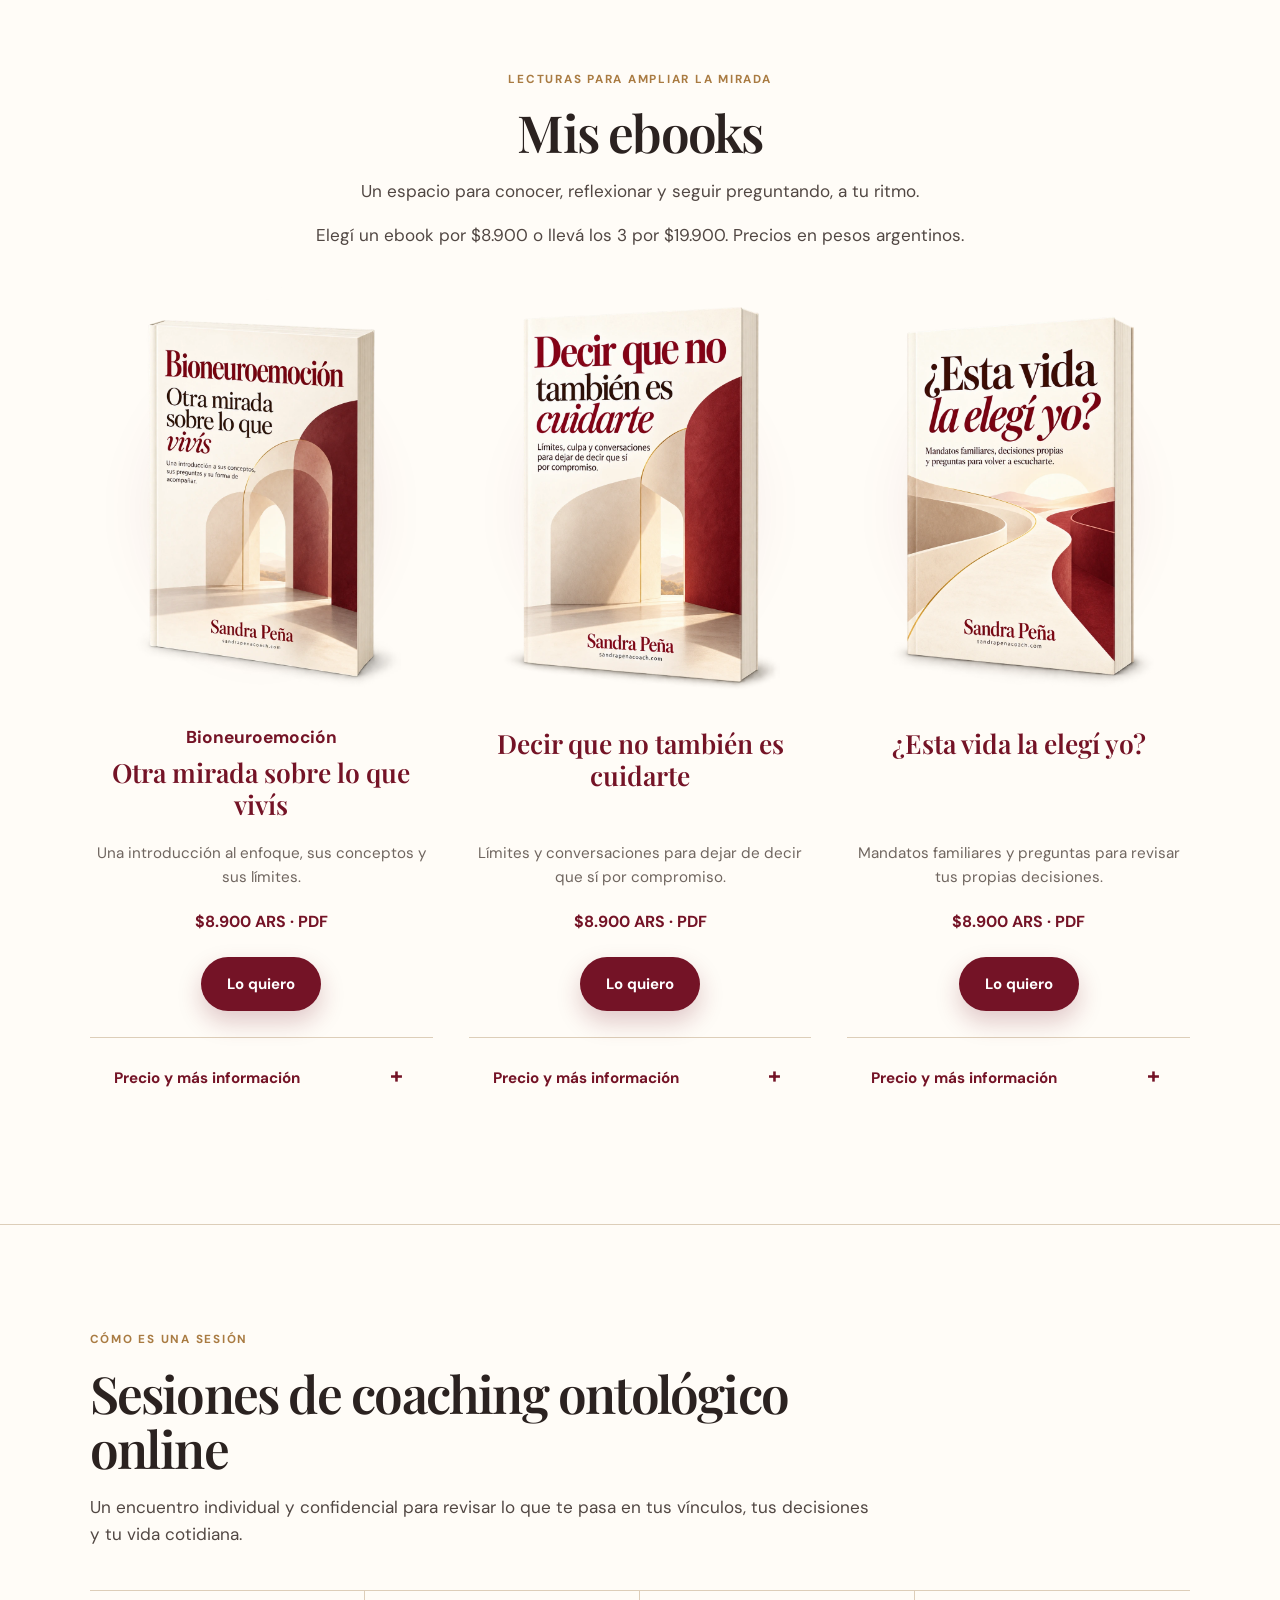
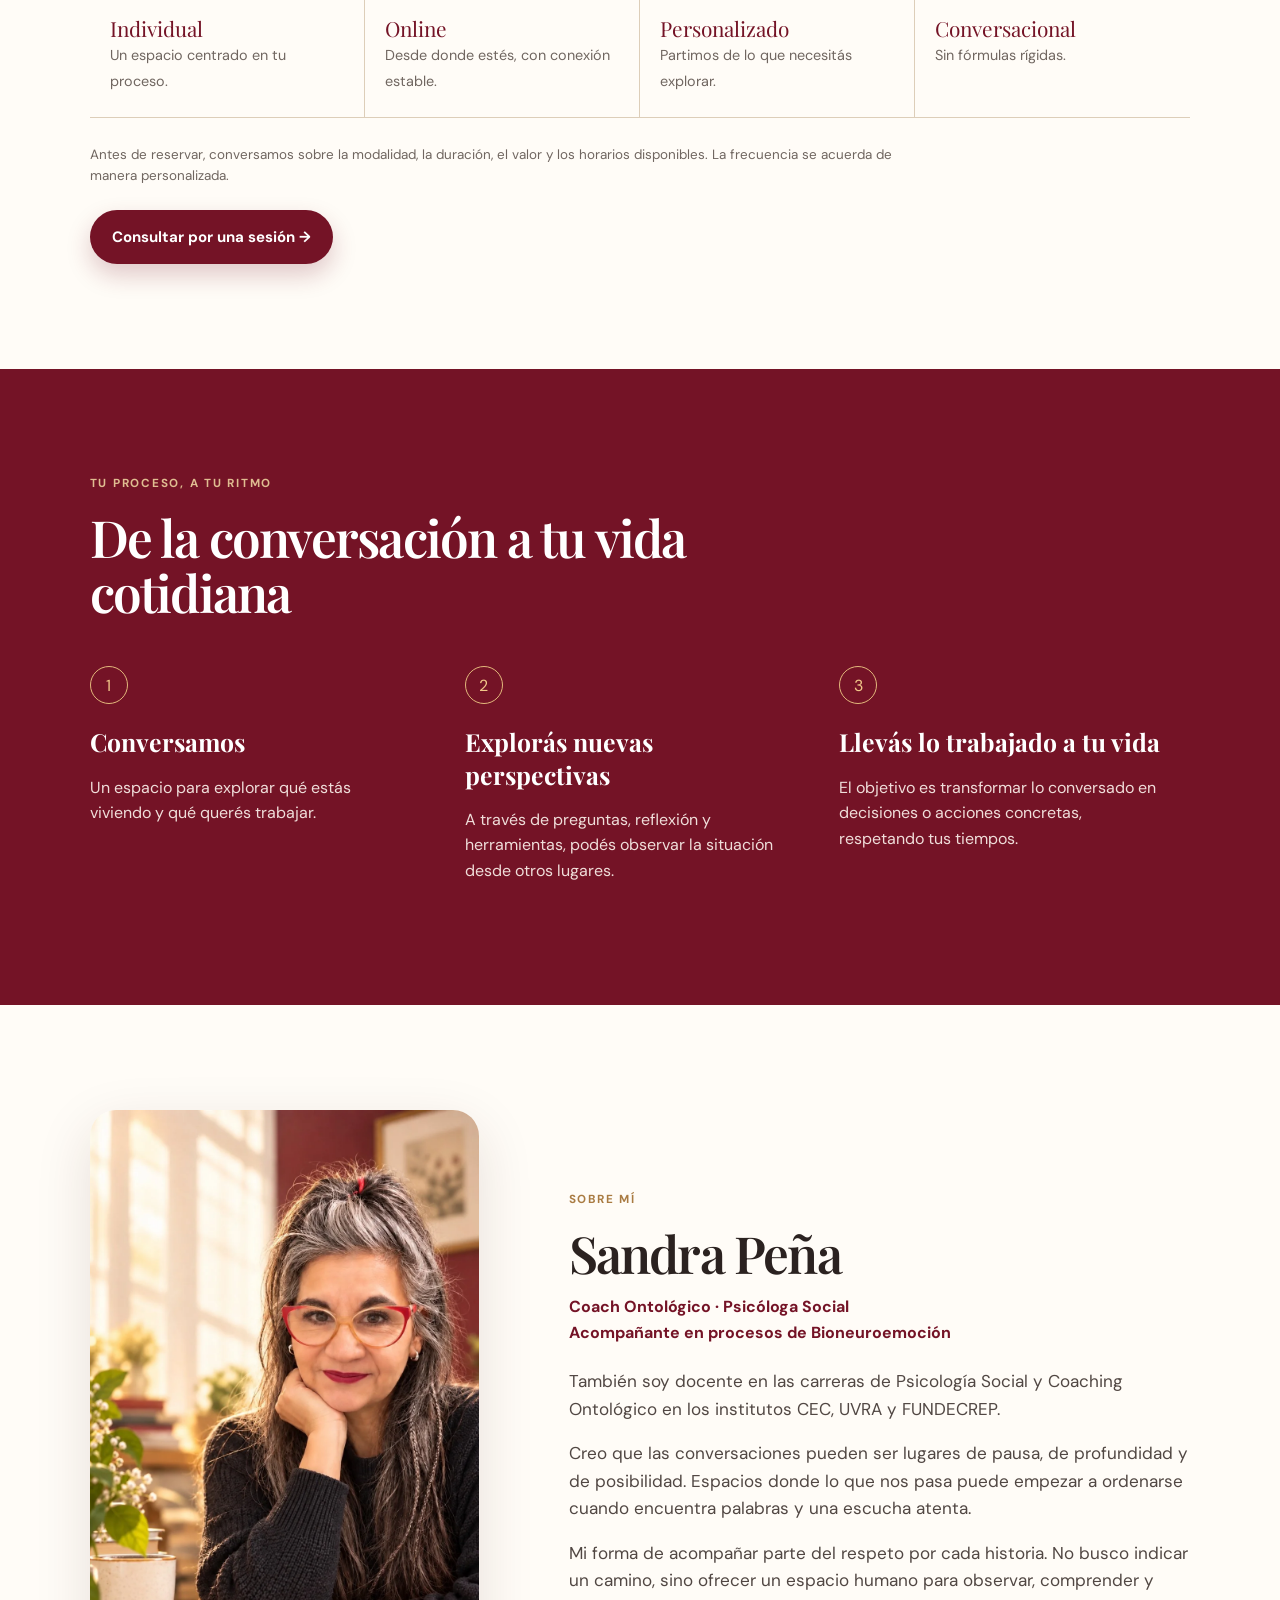
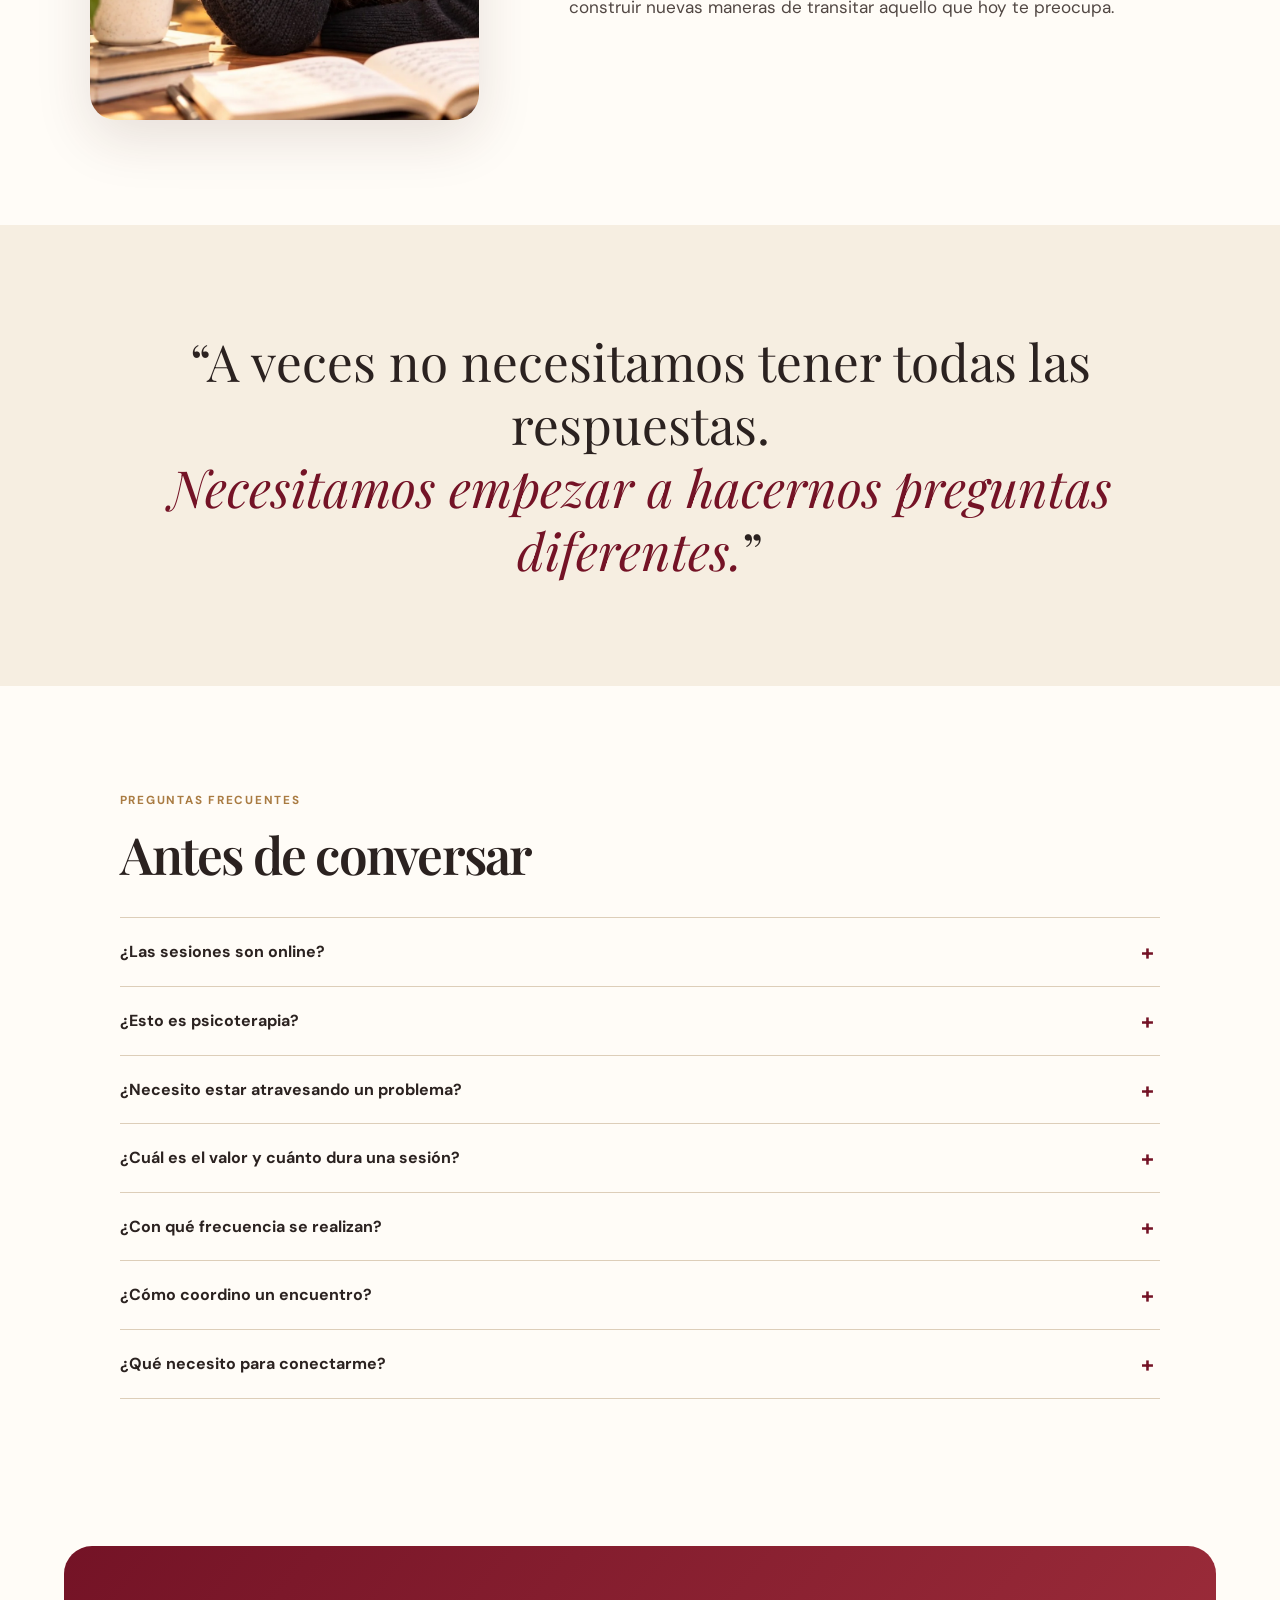
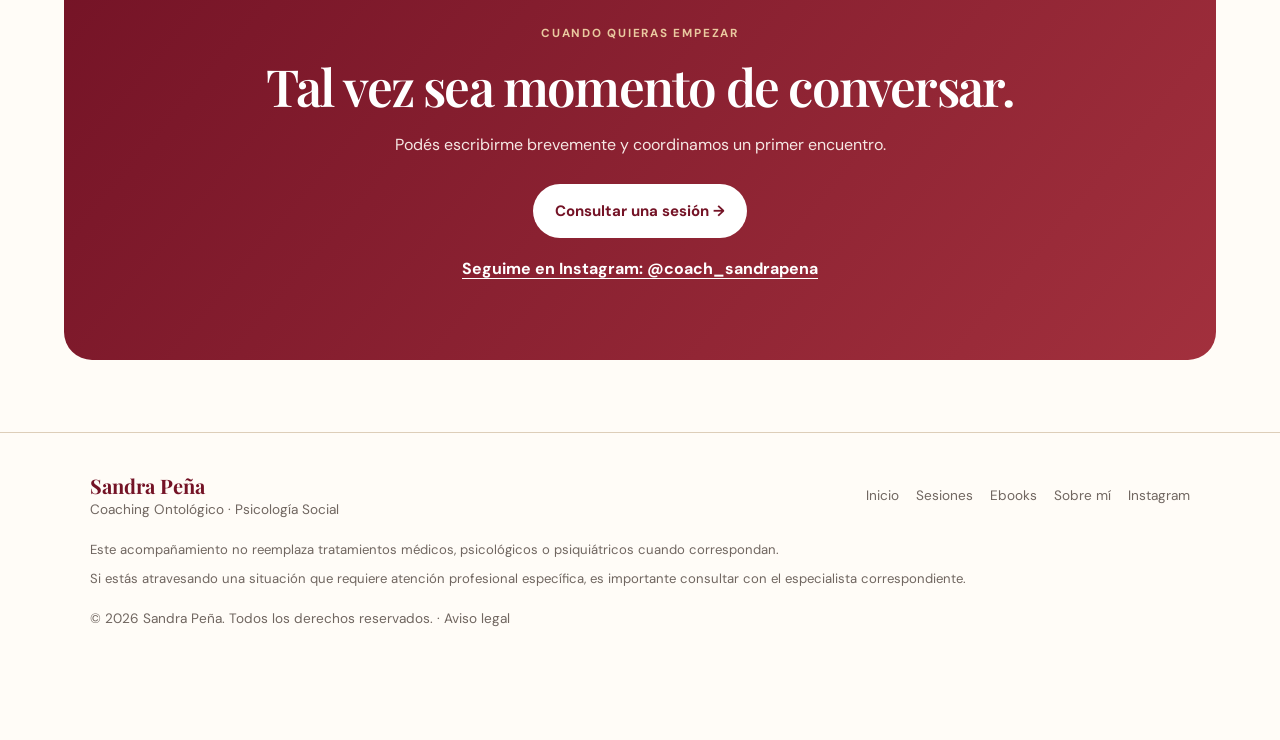
==== commit 30bfa918: "Mejorar SEO local, sesiones y metadatos de ebooks; optimizar retrato" ====
--- a/index.html
+++ b/index.html
@@ -1,21 +1,21 @@
 <!doctype html>
-<html lang="es">
+<html lang="es-AR">
 <head>
   <meta charset="utf-8"><meta name="viewport" content="width=device-width, initial-scale=1">
-  <title>Sandra Peña | Coaching Ontológico Online · Buenos Aires</title>
+  <title>Sandra Peña | Coach ontológica online · Buenos Aires</title>
   <meta name="description" content="Sandra Peña, coach ontológica en Tortuguitas, Buenos Aires. Sesiones online y ebooks sobre vínculos, límites, emociones, bioneuroemoción y autoconocimiento.">
   <meta name="robots" content="index,follow"><meta name="theme-color" content="#741326">
-  <meta property="og:type" content="website"><meta property="og:locale" content="es_AR"><meta property="og:title" content="Sandra Peña | Coaching Ontológico Online · Buenos Aires"><meta property="og:description" content="Sandra Peña, coach ontológica en Tortuguitas, Buenos Aires. Sesiones online y ebooks sobre vínculos, límites, emociones, bioneuroemoción y autoconocimiento."><meta property="og:image" content="https://sandrapenacoach.com/assets/sandra-hero.jpg">
-  <meta name="twitter:card" content="summary_large_image"><link rel="icon" href="favicon.ico" sizes="any"><link rel="icon" href="favicon.png" type="image/png" sizes="192x192"><link rel="apple-touch-icon" href="apple-touch-icon.png" sizes="180x180">
-  <link rel="preconnect" href="https://fonts.googleapis.com"><link rel="preconnect" href="https://fonts.gstatic.com" crossorigin><link href="https://fonts.googleapis.com/css2?family=DM+Sans:wght@400;500;600;700&family=Playfair+Display:ital,wght@0,600;0,700;1,600&display=swap" rel="stylesheet"><link rel="stylesheet" href="styles.css?v=20261022">
+  <meta property="og:type" content="website"><meta property="og:locale" content="es_AR"><meta property="og:title" content="Sandra Peña | Coach ontológica online · Buenos Aires"><meta property="og:description" content="Sandra Peña, coach ontológica en Tortuguitas, Buenos Aires. Sesiones online y ebooks sobre vínculos, límites, emociones, bioneuroemoción y autoconocimiento."><meta property="og:image" content="https://sandrapenacoach.com/assets/sandra-hero.webp">
+  <meta property="og:image:alt" content="Sandra Peña, coach ontológica y psicóloga social"><meta name="twitter:image:alt" content="Sandra Peña, coach ontológica y psicóloga social"><meta name="twitter:card" content="summary_large_image"><link rel="icon" href="favicon.ico" sizes="any"><link rel="icon" href="favicon.png" type="image/png" sizes="192x192"><link rel="apple-touch-icon" href="apple-touch-icon.png" sizes="180x180">
+  <link rel="preconnect" href="https://fonts.googleapis.com"><link rel="preconnect" href="https://fonts.gstatic.com" crossorigin><link href="https://fonts.googleapis.com/css2?family=DM+Sans:wght@400;500;600;700&family=Playfair+Display:ital,wght@0,600;0,700;1,600&display=swap" rel="stylesheet"><link rel="stylesheet" href="styles.css?v=seo-20261024">
 <style>.instagram-link{display:block;margin:18px auto 0;color:#fff;text-decoration:underline;text-underline-offset:4px;font-weight:700}.whatsapp{display:flex;align-items:center;gap:8px;padding:13px 18px;background:#20633f;border:2px solid #d8f0df;box-shadow:0 12px 30px rgba(0,0,0,.25)}.whatsapp strong{font-size:.95rem}@media(max-width:600px){.whatsapp{width:auto;height:auto;min-height:52px;padding:14px 18px;text-align:left}.whatsapp span{display:inline}.whatsapp strong{font-size:1rem}}</style>
-<link rel="canonical" href="https://sandrapenacoach.com/"><meta property="og:url" content="https://sandrapenacoach.com/"><meta property="og:site_name" content="Sandra Peña"><meta name="twitter:title" content="Sandra Peña | Coaching Ontológico Online · Buenos Aires"><meta name="twitter:description" content="Sandra Peña, coach ontológica en Tortuguitas, Buenos Aires. Sesiones online y ebooks sobre vínculos, límites, emociones, bioneuroemoción y autoconocimiento."><meta name="twitter:image" content="https://sandrapenacoach.com/assets/sandra-hero.jpg">
-<script type="application/ld+json" id="ebooks-structured-data">{"@context":"https://schema.org","@type":"ItemList","@id":"https://sandrapenacoach.com/#ebooks-list","name":"Ebooks de Sandra Peña","description":"Libros digitales de Sandra Peña","itemListElement":[{"@type":"ListItem","position":1,"item":{"@type":"Book","name":"Bioneuroemoción: otra mirada sobre lo que vivís","author":{"@id":"https://sandrapenacoach.com/#sandra"},"inLanguage":"es-AR","bookFormat":"https://schema.org/EBook","url":"https://sandrapenacoach.com/#ebook-bioneuroemocion","@id":"https://sandrapenacoach.com/#ebook-bioneuroemocion","image":"https://sandrapenacoach.com/assets/bioneuroemocion-libro.webp"}},{"@type":"ListItem","position":2,"item":{"@type":"Book","name":"Decir que no también es cuidarte","author":{"@id":"https://sandrapenacoach.com/#sandra"},"inLanguage":"es-AR","bookFormat":"https://schema.org/EBook","url":"https://sandrapenacoach.com/#ebook-decir-que-no","@id":"https://sandrapenacoach.com/#ebook-decir-que-no","image":"https://sandrapenacoach.com/assets/decir-que-no-libro.webp"}},{"@type":"ListItem","position":3,"item":{"@type":"Book","name":"¿Esta vida la elegí yo?","author":{"@id":"https://sandrapenacoach.com/#sandra"},"inLanguage":"es-AR","bookFormat":"https://schema.org/EBook","url":"https://sandrapenacoach.com/#ebook-esta-vida","@id":"https://sandrapenacoach.com/#ebook-esta-vida","image":"https://sandrapenacoach.com/assets/esta-vida-libro.webp"}}]}</script></head>
+<link rel="canonical" href="https://sandrapenacoach.com/"><meta property="og:url" content="https://sandrapenacoach.com/"><meta property="og:site_name" content="Sandra Peña"><meta name="twitter:title" content="Sandra Peña | Coach ontológica online · Buenos Aires"><meta name="twitter:description" content="Sandra Peña, coach ontológica en Tortuguitas, Buenos Aires. Sesiones online y ebooks sobre vínculos, límites, emociones, bioneuroemoción y autoconocimiento."><meta name="twitter:image" content="https://sandrapenacoach.com/assets/sandra-hero.webp">
+<script type="application/ld+json" id="ebooks-structured-data">{"@context":"https://schema.org","@type":"ItemList","@id":"https://sandrapenacoach.com/#ebooks-list","name":"Ebooks de Sandra Peña","description":"Libros digitales de Sandra Peña","itemListElement":[{"@type":"ListItem","position":1,"item":{"@type":"Book","name":"Bioneuroemoción: otra mirada sobre lo que vivís","author":{"@id":"https://sandrapenacoach.com/#sandra"},"inLanguage":"es-AR","bookFormat":"https://schema.org/EBook","url":"https://sandrapenacoach.com/#ebook-bioneuroemocion","@id":"https://sandrapenacoach.com/#ebook-bioneuroemocion","image":"https://sandrapenacoach.com/assets/bioneuroemocion-libro.webp","description":"Una introducción al enfoque, sus conceptos y sus límites.","offers":{"@type":"Offer","priceCurrency":"ARS","price":"8900","url":"https://wa.me/5491167024220?text=Hola%20Sandra%20vi%20tu%20libro%20%E2%80%9CBioneuroemoci%C3%B3n%3A%20otra%20mirada%20sobre%20lo%20que%20viv%C3%ADs%E2%80%9D%20en%20tu%20web%20me%20interesa%20tenerlo","availability":"https://schema.org/InStock","seller":{"@id":"https://sandrapenacoach.com/#sandra"}}}},{"@type":"ListItem","position":2,"item":{"@type":"Book","name":"Decir que no también es cuidarte","author":{"@id":"https://sandrapenacoach.com/#sandra"},"inLanguage":"es-AR","bookFormat":"https://schema.org/EBook","url":"https://sandrapenacoach.com/#ebook-decir-que-no","@id":"https://sandrapenacoach.com/#ebook-decir-que-no","image":"https://sandrapenacoach.com/assets/decir-que-no-libro.webp","description":"Límites y conversaciones para dejar de decir que sí por compromiso.","offers":{"@type":"Offer","priceCurrency":"ARS","price":"8900","url":"https://wa.me/5491167024220?text=Hola%20Sandra%20vi%20tu%20libro%20%E2%80%9CDecir%20que%20no%20tambi%C3%A9n%20es%20cuidarte%E2%80%9D%20en%20tu%20web%20me%20interesa%20tenerlo","availability":"https://schema.org/InStock","seller":{"@id":"https://sandrapenacoach.com/#sandra"}}}},{"@type":"ListItem","position":3,"item":{"@type":"Book","name":"¿Esta vida la elegí yo?","author":{"@id":"https://sandrapenacoach.com/#sandra"},"inLanguage":"es-AR","bookFormat":"https://schema.org/EBook","url":"https://sandrapenacoach.com/#ebook-esta-vida","@id":"https://sandrapenacoach.com/#ebook-esta-vida","image":"https://sandrapenacoach.com/assets/esta-vida-libro.webp","description":"Mandatos familiares y preguntas para revisar tus propias decisiones.","offers":{"@type":"Offer","priceCurrency":"ARS","price":"8900","url":"https://wa.me/5491167024220?text=Hola%20Sandra%20vi%20tu%20libro%20%E2%80%9C%C2%BFEsta%20vida%20la%20eleg%C3%AD%20yo%3F%E2%80%9D%20en%20tu%20web%20me%20interesa%20tenerlo","availability":"https://schema.org/InStock","seller":{"@id":"https://sandrapenacoach.com/#sandra"}}}}]}</script></head>
 <body>
 <a class="skip-link" href="#contenido">Ir al contenido</a>
 <header class="nav"><a href="#inicio" class="brand" aria-label="Sandra Peña, inicio"><span>Sandra Peña</span><small>Coach Ontológico · Psicóloga Social</small></a><nav aria-label="Secciones"><a href="#acompanamiento">Acompañamiento</a><a href="#sesiones">Sesiones</a><a href="#ebooks" class="ebooks-nav">Ebooks</a><a href="#sobre-mi">Sobre mí</a><a data-whatsapp href="https://wa.me/5491167024220?text=Hola%20Sandra%2C%20estuve%20viendo%20tu%20p%C3%A1gina%20y%20quer%C3%ADa%20consultarte%20por%20las%20sesiones%20individuales." class="nav-cta">Consultar disponibilidad</a></nav></header>
 <main id="contenido">
-<section class="hero" id="inicio"><div class="hero-copy reveal"><p class="eyebrow">Sesiones individuales online</p><h1>Necesitás una <em>conversación diferente.</em></h1><p class="lead">Un espacio para detenerte, mirar lo que estás viviendo desde otra perspectiva y abrir nuevas posibilidades con mayor claridad.</p><div class="actions"><a data-whatsapp href="https://wa.me/5491167024220?text=Hola%20Sandra%2C%20estuve%20viendo%20tu%20p%C3%A1gina%20y%20quer%C3%ADa%20consultarte%20por%20las%20sesiones%20individuales." class="btn primary">Quiero conversar con Sandra <b aria-hidden="true">→</b></a><a href="#como-trabajo" class="btn secondary">Conocer cómo trabajo</a></div><p class="micro">Coaching ontológico · Psicología social · Exploración personal</p></div><div class="hero-image reveal"><img src="assets/sandra-hero.jpg" alt="Sandra Peña, coach ontológico" width="1024" height="1536" fetchpriority="high" decoding="async"><p>“Comprender también es una forma de empezar.”</p></div></section>
+<section class="hero" id="inicio"><div class="hero-copy reveal"><p class="eyebrow">Coaching ontológico · Sesiones individuales online</p><h1>Necesitás una <em>conversación diferente.</em></h1><p class="hero-location">Sandra Peña · Coach ontológica en Tortuguitas, Buenos Aires. Acompañamiento online en toda Argentina.</p><p class="lead">Un espacio para detenerte, mirar lo que estás viviendo desde otra perspectiva y abrir nuevas posibilidades con mayor claridad.</p><div class="actions"><a data-whatsapp href="https://wa.me/5491167024220?text=Hola%20Sandra%2C%20estuve%20viendo%20tu%20p%C3%A1gina%20y%20quer%C3%ADa%20consultarte%20por%20las%20sesiones%20individuales." class="btn primary">Quiero conversar con Sandra <b aria-hidden="true">→</b></a><a href="#como-trabajo" class="btn secondary">Conocer cómo trabajo</a></div><p class="micro">Coaching ontológico · Psicología social · Exploración personal</p></div><div class="hero-image reveal"><img src="assets/sandra-hero.webp" alt="Sandra Peña, coach ontológica en Tortuguitas, Buenos Aires" width="1024" height="1536" fetchpriority="high" decoding="async"><p>“Comprender también es una forma de empezar.”</p></div></section>
 <section class="section pale" id="acompanamiento"><div class="heading reveal"><p class="eyebrow">Tal vez te reconocés acá</p><h2>Este acompañamiento puede ser para vos si…</h2><p>Podemos empezar sin que tengas todo resuelto ni sepas exactamente por dónde.</p></div><ul class="prompt-grid reveal"><li>Estás atravesando un momento de cambio y no sabés bien por dónde empezar.</li><li>Te cuesta tomar decisiones o sentís que estás bloqueada/o.</li><li>Querés mejorar tu manera de comunicarte o relacionarte.</li><li>Necesitás trabajar límites personales.</li><li>Sentís que repetís situaciones que ya no querés sostener.</li><li>Querés encontrar mayor claridad entre lo personal, laboral y emocional.</li></ul></section>
 <section class="section experience" id="como-trabajo"><div class="reveal"><p class="eyebrow">El valor de la conversación</p><h2>No siempre necesitamos que alguien nos diga qué hacer.</h2><p>A veces necesitamos un espacio donde observar mejor qué estamos haciendo, qué estamos sintiendo y desde dónde tomamos nuestras decisiones.</p><p>En cada encuentro, la conversación se orienta a tu situación concreta: con escucha, respeto por tus tiempos y preguntas que ayuden a ampliar la mirada.</p><a data-whatsapp class="text-link" href="https://wa.me/5491167024220?text=Hola%20Sandra%2C%20estuve%20viendo%20tu%20p%C3%A1gina%20y%20quer%C3%ADa%20consultarte%20por%20las%20sesiones%20individuales.">Consultar una sesión →</a></div><aside class="quote reveal"><b>“</b><blockquote>Una conversación puede abrir un lugar nuevo desde donde mirar lo que parecía no tener salida.</blockquote><img src="assets/firma-sandra.jpg" alt="Firma de Sandra Peña" width="345" height="145" loading="lazy" decoding="async"></aside></section>
 <section class="section pale"><div class="heading reveal"><p class="eyebrow">Una mirada integrada</p><h2>Cómo trabajo</h2></div><div class="discipline-grid"><article class="reveal"><span>01</span><h3>Coaching Ontológico</h3><p>Una mirada para observar interpretaciones, conversaciones, emociones, decisiones y posibilidades de acción en la vida cotidiana.</p></article><article class="reveal"><span>02</span><h3>Psicología Social</h3><p>Una perspectiva sobre vínculos, grupos, contexto y las relaciones humanas que forman parte de lo que vivimos.</p></article><article class="reveal"><span>03</span><h3>Bioneuroemoción</h3><p>Una herramienta de exploración personal que puede aportar preguntas y sentidos para reflexionar sobre la propia experiencia.</p></article></div><p class="note">Este espacio no ofrece diagnósticos ni tratamientos y no reemplaza la atención médica, psicológica o psiquiátrica cuando sea necesaria.</p></section>
@@ -24,6 +24,7 @@
 <div class="ebook-grid"><article id="ebook-bioneuroemocion" class="ebook-card reveal" aria-labelledby="bio-book-title">
 <div class="ebook-stage"><img src="assets/bioneuroemocion-libro.webp" alt="Portada del libro Bioneuroemoción: otra mirada sobre lo que vivís, de Sandra Peña" width="1024" height="1536" loading="lazy" decoding="async"></div>
 <h3 id="bio-book-title"><span>Bioneuroemoción</span>Otra mirada sobre lo que vivís</h3>
+<p class="ebook-summary">Una introducción al enfoque, sus conceptos y sus límites.</p>
 <p class="ebook-visible-price">$8.900 ARS · PDF</p><div class="ebook-actions"><a class="btn primary ebook-buy" href="https://wa.me/5491167024220?text=Hola%20Sandra%20vi%20tu%20libro%20%E2%80%9CBioneuroemoci%C3%B3n%3A%20otra%20mirada%20sobre%20lo%20que%20viv%C3%ADs%E2%80%9D%20en%20tu%20web%20me%20interesa%20tenerlo">Lo quiero</a></div>
 <details class="ebook-details" id="bio-book-info"><summary>Precio y más información</summary>
 <p class="ebook-subtitle">Una introducción a sus conceptos, sus preguntas y su forma de acompañar.</p>
@@ -47,6 +48,7 @@
 <article id="ebook-decir-que-no" class="ebook-card reveal" aria-labelledby="limites-book-title">
 <div class="ebook-stage"><img src="assets/decir-que-no-libro.webp" alt="Portada del libro Decir que no también es cuidarte, de Sandra Peña" width="900" height="1350" loading="lazy" decoding="async"></div>
 <h3 id="limites-book-title">Decir que no también es cuidarte</h3>
+<p class="ebook-summary">Límites y conversaciones para dejar de decir que sí por compromiso.</p>
 <p class="ebook-visible-price">$8.900 ARS · PDF</p><div class="ebook-actions"><a class="btn primary ebook-buy" href="https://wa.me/5491167024220?text=Hola%20Sandra%20vi%20tu%20libro%20%E2%80%9CDecir%20que%20no%20tambi%C3%A9n%20es%20cuidarte%E2%80%9D%20en%20tu%20web%20me%20interesa%20tenerlo">Lo quiero</a></div>
 <details class="ebook-details" id="limites-book-info"><summary>Precio y más información</summary>
 <p class="ebook-subtitle">Límites, culpa y conversaciones para dejar de decir que sí por compromiso.</p>
@@ -70,6 +72,7 @@
 <article id="ebook-esta-vida" class="ebook-card reveal" aria-labelledby="mandatos-book-title">
 <div class="ebook-stage"><img src="assets/esta-vida-libro.webp" alt="Portada del libro ¿Esta vida la elegí yo?, de Sandra Peña" width="900" height="1350" loading="lazy" decoding="async"></div>
 <h3 id="mandatos-book-title">¿Esta vida la elegí yo?</h3>
+<p class="ebook-summary">Mandatos familiares y preguntas para revisar tus propias decisiones.</p>
 <p class="ebook-visible-price">$8.900 ARS · PDF</p><div class="ebook-actions"><a class="btn primary ebook-buy" href="https://wa.me/5491167024220?text=Hola%20Sandra%20vi%20tu%20libro%20%E2%80%9C%C2%BFEsta%20vida%20la%20eleg%C3%AD%20yo%3F%E2%80%9D%20en%20tu%20web%20me%20interesa%20tenerlo">Lo quiero</a></div>
 <details class="ebook-details" id="mandatos-book-info"><summary>Precio y más información</summary>
 <p class="ebook-subtitle">Mandatos familiares, decisiones propias y preguntas para volver a escucharte.</p>
@@ -91,11 +94,11 @@
 <a class="btn primary ebook-buy" href="https://wa.me/5491167024220?text=Hola%20Sandra%20vi%20tu%20libro%20%E2%80%9C%C2%BFEsta%20vida%20la%20eleg%C3%AD%20yo%3F%E2%80%9D%20en%20tu%20web%20me%20interesa%20tenerlo">Lo quiero</a>
 </details></article>
 </div></section>
-<section class="section" id="sesiones"><div class="heading reveal"><p class="eyebrow">Cómo es una sesión</p><h2>Un encuentro individual, online y confidencial</h2></div><div class="session-grid reveal"><div><strong>Individual</strong><span>Un espacio centrado en tu proceso.</span></div><div><strong>Online</strong><span>Desde donde estés, con conexión estable.</span></div><div><strong>Personalizado</strong><span>Partimos de lo que necesitás explorar.</span></div><div><strong>Conversacional</strong><span>Sin fórmulas rígidas.</span></div></div><p class="note">La duración y frecuencia se conversan de acuerdo con cada proceso.</p></section>
-<section class="section process" aria-labelledby="proceso-titulo"><div class="heading reveal"><p class="eyebrow">Tu proceso, a tu ritmo</p><h2 id="proceso-titulo">Cómo es una sesión</h2></div><ol><li class="reveal"><span aria-hidden="true">1</span><h3>Conversamos</h3><p>Un espacio para explorar qué estás viviendo y qué querés trabajar.</p></li><li class="reveal"><span aria-hidden="true">2</span><h3>Explorás nuevas perspectivas</h3><p>A través de preguntas, reflexión y herramientas, podés observar la situación desde otros lugares.</p></li><li class="reveal"><span aria-hidden="true">3</span><h3>Llevás lo trabajado a tu vida</h3><p>El objetivo es transformar lo conversado en decisiones o acciones concretas, respetando tus tiempos.</p></li></ol></section>
-<section class="section about" id="sobre-mi"><img class="reveal" src="assets/sandra-hero.jpg" alt="Sandra Peña, Coach Ontológico y Psicóloga Social" width="1024" height="1536" loading="lazy" decoding="async"><div class="reveal"><p class="eyebrow">Sobre mí</p><h2>Sandra Peña</h2><p class="role">Coach Ontológico · Psicóloga Social<br>Acompañante en procesos de Bioneuroemoción</p><p>También soy docente en las carreras de Psicología Social y Coaching Ontológico en los institutos CEC, UVRA y FUNDECREP.</p><p>Creo que las conversaciones pueden ser lugares de pausa, de profundidad y de posibilidad. Espacios donde lo que nos pasa puede empezar a ordenarse cuando encuentra palabras y una escucha atenta.</p><p>Mi forma de acompañar parte del respeto por cada historia. No busco indicar un camino, sino ofrecer un espacio humano para observar, comprender y construir nuevas maneras de transitar aquello que hoy te preocupa.</p></div></section>
+<section class="section" id="sesiones"><div class="heading reveal"><p class="eyebrow">Cómo es una sesión</p><h2>Sesiones de coaching ontológico online</h2><p>Un encuentro individual y confidencial para revisar lo que te pasa en tus vínculos, tus decisiones y tu vida cotidiana.</p></div><div class="session-grid reveal"><div><strong>Individual</strong><span>Un espacio centrado en tu proceso.</span></div><div><strong>Online</strong><span>Desde donde estés, con conexión estable.</span></div><div><strong>Personalizado</strong><span>Partimos de lo que necesitás explorar.</span></div><div><strong>Conversacional</strong><span>Sin fórmulas rígidas.</span></div></div><p class="note">Antes de reservar, conversamos sobre la modalidad, la duración, el valor y los horarios disponibles. La frecuencia se acuerda de manera personalizada.</p><a data-whatsapp class="btn primary session-consult" href="https://wa.me/5491167024220?text=Hola%20Sandra%2C%20estuve%20viendo%20tu%20p%C3%A1gina%20y%20quer%C3%ADa%20consultarte%20por%20las%20sesiones%20individuales.">Consultar por una sesión →</a></section>
+<section class="section process" aria-labelledby="proceso-titulo"><div class="heading reveal"><p class="eyebrow">Tu proceso, a tu ritmo</p><h2 id="proceso-titulo">De la conversación a tu vida cotidiana</h2></div><ol><li class="reveal"><span aria-hidden="true">1</span><h3>Conversamos</h3><p>Un espacio para explorar qué estás viviendo y qué querés trabajar.</p></li><li class="reveal"><span aria-hidden="true">2</span><h3>Explorás nuevas perspectivas</h3><p>A través de preguntas, reflexión y herramientas, podés observar la situación desde otros lugares.</p></li><li class="reveal"><span aria-hidden="true">3</span><h3>Llevás lo trabajado a tu vida</h3><p>El objetivo es transformar lo conversado en decisiones o acciones concretas, respetando tus tiempos.</p></li></ol></section>
+<section class="section about" id="sobre-mi"><img class="reveal" src="assets/sandra-hero.webp" alt="Sandra Peña, Coach Ontológico y Psicóloga Social" width="1024" height="1536" loading="lazy" decoding="async"><div class="reveal"><p class="eyebrow">Sobre mí</p><h2>Sandra Peña</h2><p class="role">Coach Ontológico · Psicóloga Social<br>Acompañante en procesos de Bioneuroemoción</p><p>También soy docente en las carreras de Psicología Social y Coaching Ontológico en los institutos CEC, UVRA y FUNDECREP.</p><p>Creo que las conversaciones pueden ser lugares de pausa, de profundidad y de posibilidad. Espacios donde lo que nos pasa puede empezar a ordenarse cuando encuentra palabras y una escucha atenta.</p><p>Mi forma de acompañar parte del respeto por cada historia. No busco indicar un camino, sino ofrecer un espacio humano para observar, comprender y construir nuevas maneras de transitar aquello que hoy te preocupa.</p></div></section>
 <section class="editorial"><p class="reveal">“A veces no necesitamos tener todas las respuestas.<br><em>Necesitamos empezar a hacernos preguntas diferentes.</em>”</p></section>
-<section class="section faq"><div class="heading reveal"><p class="eyebrow">Preguntas frecuentes</p><h2>Antes de conversar</h2></div><div class="reveal"><details><summary>¿Las sesiones son online?</summary><p>Sí. Se realizan de manera online, para que puedas conectarte desde donde estés.</p></details><details><summary>¿Esto es psicoterapia?</summary><p>No. Es un espacio de acompañamiento desde el coaching ontológico y la psicología social. No sustituye un proceso de psicoterapia ni la atención médica o psiquiátrica cuando sean necesarias.</p></details><details><summary>¿Necesito estar atravesando un problema?</summary><p>No necesariamente. También puede ser un espacio para revisar una decisión, un cambio o una inquietud.</p></details><details><summary>¿Cuánto dura una sesión?</summary><p>La duración se informa y acuerda al momento de coordinar, según la modalidad elegida.</p></details><details><summary>¿Con qué frecuencia se realizan?</summary><p>La frecuencia se conversa de manera personalizada según lo que necesites trabajar.</p></details><details><summary>¿Cómo coordino un encuentro?</summary><p>Podés enviar una consulta por WhatsApp para conversar sobre disponibilidad y modalidad.</p></details><details><summary>¿Qué necesito para conectarme?</summary><p>Un dispositivo con cámara y una conexión estable, en un lugar donde puedas estar con privacidad.</p></details></div></section>
+<section class="section faq"><div class="heading reveal"><p class="eyebrow">Preguntas frecuentes</p><h2>Antes de conversar</h2></div><div class="reveal"><details><summary>¿Las sesiones son online?</summary><p>Sí. Se realizan de manera online, para que puedas conectarte desde donde estés.</p></details><details><summary>¿Esto es psicoterapia?</summary><p>No. Es un espacio de acompañamiento desde el coaching ontológico y la psicología social. No sustituye un proceso de psicoterapia ni la atención médica o psiquiátrica cuando sean necesarias.</p></details><details><summary>¿Necesito estar atravesando un problema?</summary><p>No necesariamente. También puede ser un espacio para revisar una decisión, un cambio o una inquietud.</p></details><details><summary>¿Cuál es el valor y cuánto dura una sesión?</summary><p>Podés consultarme por WhatsApp para conocer el valor, la duración y la disponibilidad antes de reservar. Las condiciones se informan y acuerdan al momento de coordinar.</p></details><details><summary>¿Con qué frecuencia se realizan?</summary><p>La frecuencia se conversa de manera personalizada según lo que necesites trabajar.</p></details><details><summary>¿Cómo coordino un encuentro?</summary><p>Podés enviarme una consulta por WhatsApp y contarme brevemente qué querés explorar. Conversamos sobre disponibilidad, modalidad y valor antes de coordinar un encuentro.</p></details><details><summary>¿Qué necesito para conectarme?</summary><p>Un dispositivo con cámara y una conexión estable, en un lugar donde puedas estar con privacidad.</p></details></div></section>
 <section class="cta reveal" id="contacto"><p class="eyebrow">Cuando quieras empezar</p><h2>Tal vez sea momento de conversar.</h2><p>Podés escribirme brevemente y coordinamos un primer encuentro.</p><a data-whatsapp class="btn light" href="https://wa.me/5491167024220?text=Hola%20Sandra%2C%20estuve%20viendo%20tu%20p%C3%A1gina%20y%20quer%C3%ADa%20consultarte%20por%20las%20sesiones%20individuales." aria-label="Consultar por WhatsApp">Consultar una sesión →</a><a class="instagram-link" href="https://instagram.com/coach_sandrapena" target="_blank" rel="noopener">Seguime en Instagram: @coach_sandrapena</a></section>
 </main>
 <template id="testimonios-pendientes">
@@ -104,6 +107,7 @@
 
 <a data-whatsapp class="whatsapp" href="https://wa.me/5491167024220?text=Hola%20Sandra%2C%20estuve%20viendo%20tu%20p%C3%A1gina%20y%20quer%C3%ADa%20consultarte%20por%20las%20sesiones%20individuales." aria-label="Consultar por WhatsApp"><span aria-hidden="true">◔</span><strong>WhatsApp</strong></a>
 <footer><div><strong>Sandra Peña</strong><span>Coaching Ontológico · Psicología Social</span></div><nav aria-label="Pie de página"><a href="#inicio">Inicio</a><a href="#sesiones">Sesiones</a><a href="#ebooks" class="ebooks-nav">Ebooks</a><a href="#sobre-mi">Sobre mí</a><a href="https://instagram.com/coach_sandrapena" target="_blank" rel="noopener" aria-label="Instagram de Sandra Peña">Instagram</a></nav><p class="legal">Este acompañamiento no reemplaza tratamientos médicos, psicológicos o psiquiátricos cuando correspondan.<br><span>Si estás atravesando una situación que requiere atención profesional específica, es importante consultar con el especialista correspondiente.</span></p><p>© <span id="year">2026</span> Sandra Peña. Todos los derechos reservados. · <a href="/aviso-legal">Aviso legal</a></p></footer>
-<script type="application/ld+json" id="structured-data">{"@context":"https://schema.org","@graph":[{"@type":"Person","@id":"https://sandrapenacoach.com/#sandra","name":"Sandra Peña","url":"https://sandrapenacoach.com/","image":"https://sandrapenacoach.com/assets/sandra-hero.jpg","jobTitle":"Coach Ontológico y Psicóloga Social","description":"Sandra Peña, coach ontológico y psicóloga social en Tortuguitas, Malvinas Argentinas, Buenos Aires. Ofrece sesiones individuales online de coaching y acompañamiento personal.","telephone":"+5491167024220","sameAs":["https://instagram.com/coach_sandrapena"],"address":{"@type":"PostalAddress","addressLocality":"Tortuguitas","addressRegion":"Buenos Aires","addressCountry":"AR"}},{"@type":"WebSite","@id":"https://sandrapenacoach.com/#website","url":"https://sandrapenacoach.com/","name":"Sandra Peña","inLanguage":"es-AR","publisher":{"@id":"https://sandrapenacoach.com/#sandra"}},{"@type":"Service","@id":"https://sandrapenacoach.com/#coaching","name":"Coaching ontológico online","serviceType":"Coaching ontológico y acompañamiento personal online","description":"Sesiones individuales online de coaching ontológico y acompañamiento personal para explorar decisiones, comunicación, vínculos, límites y procesos de cambio.","provider":{"@id":"https://sandrapenacoach.com/#sandra"},"areaServed":[{"@type":"Place","name":"Tortuguitas, Malvinas Argentinas"},{"@type":"AdministrativeArea","name":"Buenos Aires"},{"@type":"Country","name":"Argentina"}],"availableChannel":{"@type":"ServiceChannel","serviceUrl":"https://sandrapenacoach.com/#sesiones","availableLanguage":"es"}},{"@type":"WebPage","@id":"https://sandrapenacoach.com/#pagina","url":"https://sandrapenacoach.com/","name":"Sandra Peña | Coaching Ontológico Online · Buenos Aires","description":"Sandra Peña, coach ontológica en Tortuguitas, Buenos Aires. Sesiones online y ebooks sobre vínculos, límites, emociones, bioneuroemoción y autoconocimiento.","inLanguage":"es-AR","isPartOf":{"@id":"https://sandrapenacoach.com/#website"},"about":[{"@id":"https://sandrapenacoach.com/#sandra"},{"@id":"https://sandrapenacoach.com/#coaching"}],"mainEntity":{"@id":"https://sandrapenacoach.com/#ebooks-list"}}]}</script><script src="script.js?v=20261022"></script>
+<script type="application/ld+json" id="structured-data">{"@context":"https://schema.org","@graph":[{"@type":"Person","@id":"https://sandrapenacoach.com/#sandra","name":"Sandra Peña","url":"https://sandrapenacoach.com/","image":"https://sandrapenacoach.com/assets/sandra-hero.webp","jobTitle":"Coach Ontológico y Psicóloga Social","description":"Sandra Peña, coach ontológico y psicóloga social en Tortuguitas, Malvinas Argentinas, Buenos Aires. Ofrece sesiones individuales online de coaching y acompañamiento personal.","telephone":"+5491167024220","sameAs":["https://instagram.com/coach_sandrapena"],"address":{"@type":"PostalAddress","addressLocality":"Tortuguitas","addressRegion":"Buenos Aires","addressCountry":"AR"}},{"@type":"WebSite","@id":"https://sandrapenacoach.com/#website","url":"https://sandrapenacoach.com/","name":"Sandra Peña","inLanguage":"es-AR","publisher":{"@id":"https://sandrapenacoach.com/#sandra"}},{"@type":"Service","@id":"https://sandrapenacoach.com/#coaching","name":"Coaching ontológico online","serviceType":"Coaching ontológico y acompañamiento personal online","description":"Sesiones individuales online de coaching ontológico y acompañamiento personal para explorar decisiones, comunicación, vínculos, límites y procesos de cambio.","provider":{"@id":"https://sandrapenacoach.com/#sandra"},"areaServed":[{"@type":"Place","name":"Tortuguitas, Malvinas Argentinas"},{"@type":"AdministrativeArea","name":"Buenos Aires"},{"@type":"Country","name":"Argentina"}],"availableChannel":{"@type":"ServiceChannel","serviceUrl":"https://sandrapenacoach.com/#sesiones","availableLanguage":"es"}},{"@type":"WebPage","@id":"https://sandrapenacoach.com/#pagina","url":"https://sandrapenacoach.com/","name":"Sandra Peña | Coach ontológica online · Buenos Aires","description":"Sandra Peña, coach ontológica en Tortuguitas, Buenos Aires. Sesiones online y ebooks sobre vínculos, límites, emociones, bioneuroemoción y autoconocimiento.","inLanguage":"es-AR","isPartOf":{"@id":"https://sandrapenacoach.com/#website"},"about":[{"@id":"https://sandrapenacoach.com/#sandra"},{"@id":"https://sandrapenacoach.com/#coaching"}],"mainEntity":{"@id":"https://sandrapenacoach.com/#coaching"},"hasPart":{"@id":"https://sandrapenacoach.com/#ebooks-list"}}]}</script><script src="script.js?v=20261022"></script>
 </body></html>
 
+
--- a/styles.css
+++ b/styles.css
@@ -1,4 +1,4 @@
-:root{--wine:#741326;--dark:#4f0917;--gold:#a97b42;--cream:#f6eee1;--paper:#fffcf7;--ink:#2b2220;--muted:#706660;--line:#ddceb9;--shadow:0 18px 55px rgba(67,29,25,.13)}*{box-sizing:border-box}html{scroll-behavior:smooth}body{margin:0;background:var(--paper);color:var(--ink);font:16px/1.6 "DM Sans",Arial,sans-serif}a{color:inherit;text-decoration:none}img{display:block;max-width:100%}h1,h2,h3{font-family:"Playfair Display",Georgia,serif;line-height:1.08;margin:0}h1{font-size:clamp(3rem,5.6vw,6.1rem);letter-spacing:-.045em;font-weight:600}h1 em{color:var(--wine)}h2{font-size:clamp(2.2rem,4vw,4.2rem);letter-spacing:-.035em;font-weight:600}h3{font-size:1.5rem;color:var(--wine)}.skip-link{position:absolute;top:-70px;left:12px;z-index:100;background:var(--wine);color:#fff;padding:10px 14px}.skip-link:focus{top:0}.nav{height:82px;position:sticky;top:0;z-index:20;display:flex;justify-content:space-between;align-items:center;padding:14px clamp(18px,6vw,96px);background:rgba(255,252,247,.92);backdrop-filter:blur(16px);border-bottom:1px solid rgba(169,123,66,.18)}.brand{display:flex;flex-direction:column;line-height:1.1}.brand span,footer strong{font:700 1.5rem "Playfair Display",serif;color:var(--wine)}.brand small{font-size:.69rem;margin-top:5px;color:var(--muted)}.nav nav{display:flex;gap:25px;align-items:center;font-size:.9rem}.nav nav a:hover,footer a:hover{color:var(--wine)}.nav-cta{padding:9px 15px;border:1px solid var(--wine);border-radius:999px;color:var(--wine)}.hero{min-height:calc(100vh - 82px);display:grid;grid-template-columns:1.04fr .96fr;align-items:center;gap:clamp(40px,7vw,120px);padding:clamp(48px,8vw,120px) clamp(18px,7vw,112px);overflow:hidden}.hero-copy{max-width:710px}.eyebrow{margin:0 0 17px;text-transform:uppercase;font-weight:700;letter-spacing:.15em;font-size:.73rem;color:var(--gold)}.lead{font-size:clamp(1.08rem,1.55vw,1.28rem);max-width:620px;color:#514743;margin:26px 0 0}.actions{display:flex;gap:12px;flex-wrap:wrap;margin:33px 0 18px}.btn{display:inline-flex;gap:10px;align-items:center;justify-content:center;border-radius:999px;padding:14px 21px;font-weight:700;font-size:.94rem;border:1px solid transparent;transition:transform .2s,background .2s,box-shadow .2s}.btn:hover{transform:translateY(-2px)}.btn:focus-visible,a:focus-visible,summary:focus-visible{outline:3px solid #d4aa6d;outline-offset:4px}.primary{color:#fff;background:var(--wine);box-shadow:0 11px 25px rgba(116,19,38,.22)}.primary:hover{background:var(--dark)}.secondary{border-color:var(--line);background:#fff}.micro,.note{color:var(--muted);font-size:.84rem}.hero-image{position:relative;justify-self:end;max-width:590px}.hero-image:before{content:"";position:absolute;z-index:-1;inset:-25px 15% 15% -23px;border:1px solid rgba(169,123,66,.52);border-radius:48% 48% 24px 24px}.hero-image img{width:100%;height:min(75vh,740px);object-fit:cover;object-position:center 22%;border-radius:45% 45% 25px 25px;box-shadow:var(--shadow)}.hero-image p{position:absolute;left:-37px;bottom:30px;max-width:285px;padding:17px 19px;margin:0;background:rgba(255,252,247,.94);border-left:3px solid var(--wine);font:italic 1.05rem "Playfair Display",serif;color:var(--wine);box-shadow:var(--shadow)}.section{padding:105px clamp(18px,7vw,112px)}.pale{background:var(--cream)}.heading{max-width:780px}.heading>p:not(.eyebrow),.experience p:not(.eyebrow),.about p:not(.eyebrow):not(.role){color:#514743;font-size:1.07rem}.prompt-grid{display:grid;grid-template-columns:repeat(3,1fr);gap:14px;padding:0;margin:45px 0 0;list-style:none}.prompt-grid li{padding:22px 20px;background:rgba(255,255,255,.54);border:1px solid rgba(169,123,66,.25);border-radius:15px;font:1.1rem "Playfair Display",serif}.experience{display:grid;grid-template-columns:1.1fr .9fr;gap:clamp(40px,7vw,100px);align-items:center}.text-link{display:inline-block;margin-top:12px;color:var(--wine);font-weight:700;border-bottom:1px solid}.quote{background:var(--wine);border-radius:28px;padding:clamp(32px,5vw,56px);color:#fff;box-shadow:var(--shadow)}.quote>b{font:7rem/.5 "Playfair Display",serif;color:#dcb1aa}.quote blockquote{font:clamp(1.6rem,2.5vw,2.45rem)/1.25 "Playfair Display",serif;margin:28px 0}.quote img{width:210px;height:auto;max-width:100%;object-fit:contain;mix-blend-mode:screen;opacity:.9}.discipline-grid{display:grid;grid-template-columns:repeat(3,1fr);gap:18px;margin-top:43px}.discipline-grid article{padding:31px 28px;background:var(--paper);border:1px solid var(--line);border-radius:18px}.discipline-grid span{color:var(--gold);font-size:.75rem;letter-spacing:.14em}.discipline-grid h3{margin:28px 0 10px}.discipline-grid p{color:var(--muted)}.note{max-width:850px;margin-top:26px}.session-grid{display:grid;grid-template-columns:repeat(4,1fr);margin-top:42px;border-top:1px solid var(--line);border-bottom:1px solid var(--line)}.session-grid div{padding:23px 20px;border-right:1px solid var(--line)}.session-grid div:last-child{border:0}.session-grid strong{display:block;color:var(--wine);font:1.3rem "Playfair Display",serif}.session-grid span{font-size:.9rem;color:var(--muted)}.process{background:var(--wine);color:#fff}.process .eyebrow{color:#dfbd91}.process ol{padding:0;margin:46px 0 0;display:grid;grid-template-columns:repeat(3,1fr);list-style:none}.process li{padding-right:32px}.process li>span{display:grid;place-items:center;width:38px;height:38px;border:1px solid #e3b87c;border-radius:50%;color:#f1c889;margin-bottom:22px}.process h3{color:#fff}.process li p{color:#f0deda}.about{display:grid;grid-template-columns:.77fr 1.23fr;gap:clamp(38px,7vw,105px);align-items:center}.about>img{width:100%;height:610px;object-fit:cover;object-position:center 22%;border-radius:26px;box-shadow:var(--shadow)}.role{font-weight:700;color:var(--wine);margin:13px 0 23px}.editorial{padding:105px 20px;background:var(--cream);text-align:center}.editorial p{max-width:980px;margin:0 auto;font:clamp(2rem,4vw,4rem)/1.23 "Playfair Display",serif}.editorial em{color:var(--wine)}.faq{max-width:1220px;margin:auto}.faq>div:last-child{margin-top:35px;border-bottom:1px solid var(--line)}details{border-top:1px solid var(--line);padding:21px 0}summary{position:relative;cursor:pointer;padding-right:35px;font-weight:700;list-style:none}summary::-webkit-details-marker{display:none}summary:after{content:"+";position:absolute;right:6px;color:var(--wine);font-size:1.4rem;top:-4px}details[open] summary:after{content:"−"}details p{max-width:810px;color:var(--muted);margin-bottom:0}.cta{margin:42px clamp(12px,5vw,72px) 72px;padding:78px 24px;background:linear-gradient(130deg,var(--wine),#a2303d);border-radius:28px;text-align:center;color:#fff}.cta h2{max-width:850px;margin:auto}.cta>p:not(.eyebrow){max-width:600px;margin:17px auto 27px;color:#f6e8e4}.cta .eyebrow{color:#e9c99f}.light{background:#fff;color:var(--wine)}.cta small{display:block;margin-top:14px;color:#f5dcd6}.whatsapp{position:fixed;right:18px;bottom:18px;z-index:25;padding:12px 16px;border-radius:999px;background:#275d45;color:#fff;font-weight:700;box-shadow:var(--shadow)}footer{display:grid;grid-template-columns:1fr auto;gap:18px 45px;padding:39px clamp(18px,7vw,112px);border-top:1px solid var(--line);color:var(--muted);font-size:.85rem}footer strong{display:block;font-size:1.25rem}footer nav{display:flex;gap:17px;align-items:center}footer .legal{grid-column:1/-1;margin:0;max-width:750px;font-size:.75rem}footer p{margin:0}.reveal{opacity:0;transform:translateY(15px);transition:opacity .65s ease,transform .65s ease}.visible{opacity:1;transform:none}@media (prefers-reduced-motion:reduce){html{scroll-behavior:auto}.reveal{opacity:1;transform:none;transition:none}}@media(max-width:900px){.nav nav a:not(.nav-cta){display:none}.hero,.experience,.about{grid-template-columns:1fr}.hero{padding-top:52px}.hero-image{justify-self:center;max-width:560px}.hero-image img{height:620px}.prompt-grid{grid-template-columns:1fr 1fr}.discipline-grid{grid-template-columns:1fr}.session-grid{grid-template-columns:1fr 1fr}.session-grid div:nth-child(2){border-right:0}.session-grid div:nth-child(-n+2){border-bottom:1px solid var(--line)}.about>img{height:520px}}@media(max-width:600px){.nav{height:68px;padding:11px 17px}.brand small{display:none}.brand span{font-size:1.33rem}.hero{min-height:auto;padding:45px 18px 66px;gap:45px}h1{font-size:3rem}.lead{font-size:1.06rem}.btn{width:100%;min-height:49px}.actions{flex-direction:column}.hero-image{width:100%}.hero-image img{height:500px;border-radius:40% 40% 22px 22px}.hero-image p{left:14px;right:14px;bottom:16px;max-width:none;font-size:.98rem}.section{padding:74px 18px}.prompt-grid,.session-grid,.process ol{grid-template-columns:1fr}.prompt-grid{margin-top:30px}.prompt-grid li{padding:18px}.experience{gap:35px}.quote{padding:35px 25px}.discipline-grid{margin-top:30px}.session-grid{margin-top:30px}.session-grid div,.session-grid div:nth-child(2){border-right:0;border-bottom:1px solid var(--line)}.session-grid div:last-child{border-bottom:0}.process ol{gap:25px;margin-top:33px}.process li{padding-right:0}.process li>span{margin-bottom:12px}.about{gap:35px}.about>img{height:470px}.editorial{padding:80px 20px}.cta{margin:18px 12px 42px;padding:56px 20px;border-radius:22px}footer{grid-template-columns:1fr;padding:32px 18px}footer nav{grid-row:2;flex-wrap:wrap}.whatsapp{right:12px;bottom:12px;width:48px;height:48px;text-align:center;padding:12px}.whatsapp span{display:none}}
+:root{--wine:#741326;--dark:#4f0917;--gold:#a97b42;--cream:#f6eee1;--paper:#fffcf7;--ink:#2b2220;--muted:#706660;--line:#ddceb9;--shadow:0 18px 55px rgba(67,29,25,.13)}*{box-sizing:border-box}html{scroll-behavior:smooth}body{margin:0;background:var(--paper);color:var(--ink);font:16px/1.6 "DM Sans",Arial,sans-serif}a{color:inherit;text-decoration:none}img{display:block;max-width:100%}h1,h2,h3{font-family:"Playfair Display",Georgia,serif;line-height:1.08;margin:0}h1{font-size:clamp(3rem,5.6vw,6.1rem);letter-spacing:-.045em;font-weight:600}h1 em{color:var(--wine)}h2{font-size:clamp(2.2rem,4vw,4.2rem);letter-spacing:-.035em;font-weight:600}h3{font-size:1.5rem;color:var(--wine)}.skip-link{position:absolute;top:-70px;left:12px;z-index:100;background:var(--wine);color:#fff;padding:10px 14px}.skip-link:focus{top:0}.nav{height:82px;position:sticky;top:0;z-index:20;display:flex;justify-content:space-between;align-items:center;padding:14px clamp(18px,6vw,96px);background:rgba(255,252,247,.92);backdrop-filter:blur(16px);border-bottom:1px solid rgba(169,123,66,.18)}.brand{display:flex;flex-direction:column;line-height:1.1}.brand span,footer strong{font:700 1.5rem "Playfair Display",serif;color:var(--wine)}.brand small{font-size:.69rem;margin-top:5px;color:var(--muted)}.nav nav{display:flex;gap:25px;align-items:center;font-size:.9rem}.nav nav a:hover,footer a:hover{color:var(--wine)}.nav-cta{padding:9px 15px;border:1px solid var(--wine);border-radius:999px;color:var(--wine)}.hero{min-height:calc(100vh - 82px);display:grid;grid-template-columns:1.04fr .96fr;align-items:center;gap:clamp(40px,7vw,120px);padding:clamp(48px,8vw,120px) clamp(18px,7vw,112px);overflow:hidden}.hero-copy{max-width:710px}.eyebrow{margin:0 0 17px;text-transform:uppercase;font-weight:700;letter-spacing:.15em;font-size:.73rem;color:var(--gold)}.lead{font-size:clamp(1.08rem,1.55vw,1.28rem);max-width:620px;color:#514743;margin:26px 0 0}.actions{display:flex;gap:12px;flex-wrap:wrap;margin:33px 0 18px}.btn{display:inline-flex;gap:10px;align-items:center;justify-content:center;border-radius:999px;padding:14px 21px;font-weight:700;font-size:.94rem;border:1px solid transparent;transition:transform .2s,background .2s,box-shadow .2s}.btn:hover{transform:translateY(-2px)}.btn:focus-visible,a:focus-visible,summary:focus-visible{outline:3px solid #d4aa6d;outline-offset:4px}.primary{color:#fff;background:var(--wine);box-shadow:0 11px 25px rgba(116,19,38,.22)}.primary:hover{background:var(--dark)}.secondary{border-color:var(--line);background:#fff}.micro,.note{color:var(--muted);font-size:.84rem}.hero-image{position:relative;justify-self:end;max-width:590px}.hero-image:before{content:"";position:absolute;z-index:-1;inset:-25px 15% 15% -23px;border:1px solid rgba(169,123,66,.52);border-radius:48% 48% 24px 24px}.hero-image img{width:100%;height:min(75vh,740px);object-fit:cover;object-position:center 22%;border-radius:45% 45% 25px 25px;box-shadow:var(--shadow)}.hero-image p{position:absolute;left:-37px;bottom:30px;max-width:285px;padding:17px 19px;margin:0;background:rgba(255,252,247,.94);border-left:3px solid var(--wine);font:italic 1.05rem "Playfair Display",serif;color:var(--wine);box-shadow:var(--shadow)}.section{padding:105px clamp(18px,7vw,112px)}.pale{background:var(--cream)}.heading{max-width:780px}.heading>p:not(.eyebrow),.experience p:not(.eyebrow),.about p:not(.eyebrow):not(.role){color:#514743;font-size:1.07rem}.prompt-grid{display:grid;grid-template-columns:repeat(3,1fr);gap:14px;padding:0;margin:45px 0 0;list-style:none}.prompt-grid li{padding:22px 20px;background:rgba(255,255,255,.54);border:1px solid rgba(169,123,66,.25);border-radius:15px;font:1.1rem "Playfair Display",serif}.experience{display:grid;grid-template-columns:1.1fr .9fr;gap:clamp(40px,7vw,100px);align-items:center}.text-link{display:inline-block;margin-top:12px;color:var(--wine);font-weight:700;border-bottom:1px solid}.quote{background:var(--wine);border-radius:28px;padding:clamp(32px,5vw,56px);color:#fff;box-shadow:var(--shadow)}.quote>b{font:7rem/.5 "Playfair Display",serif;color:#dcb1aa}.quote blockquote{font:clamp(1.6rem,2.5vw,2.45rem)/1.25 "Playfair Display",serif;margin:28px 0}.quote img{width:210px;height:auto;max-width:100%;object-fit:contain;mix-blend-mode:screen;opacity:.9}.discipline-grid{display:grid;grid-template-columns:repeat(3,1fr);gap:18px;margin-top:43px}.discipline-grid article{padding:31px 28px;background:var(--paper);border:1px solid var(--line);border-radius:18px}.discipline-grid span{color:var(--gold);font-size:.75rem;letter-spacing:.14em}.discipline-grid h3{margin:28px 0 10px}.discipline-grid p{color:var(--muted)}.note{max-width:850px;margin-top:26px}.session-grid{display:grid;grid-template-columns:repeat(4,1fr);margin-top:42px;border-top:1px solid var(--line);border-bottom:1px solid var(--line)}.session-grid div{padding:23px 20px;border-right:1px solid var(--line)}.session-grid div:last-child{border:0}.session-grid strong{display:block;color:var(--wine);font:1.3rem "Playfair Display",serif}.session-grid span{font-size:.9rem;color:var(--muted)}.process{background:var(--wine);color:#fff}.process .eyebrow{color:#dfbd91}.process ol{padding:0;margin:46px 0 0;display:grid;grid-template-columns:repeat(3,1fr);list-style:none}.process li{padding-right:32px}.process li>span{display:grid;place-items:center;width:38px;height:38px;border:1px solid #e3b87c;border-radius:50%;color:#f1c889;margin-bottom:22px}.process h3{color:#fff}.process li p{color:#f0deda}.about{display:grid;grid-template-columns:.77fr 1.23fr;gap:clamp(38px,7vw,105px);align-items:center}.about>img{width:100%;height:610px;object-fit:cover;object-position:center 22%;border-radius:26px;box-shadow:var(--shadow)}.role{font-weight:700;color:var(--wine);margin:13px 0 23px}.editorial{padding:105px 20px;background:var(--cream);text-align:center}.editorial p{max-width:980px;margin:0 auto;font:clamp(2rem,4vw,4rem)/1.23 "Playfair Display",serif}.editorial em{color:var(--wine)}.faq{max-width:1220px;margin:auto}.faq>div:last-child{margin-top:35px;border-bottom:1px solid var(--line)}details{border-top:1px solid var(--line);padding:21px 0}summary{position:relative;cursor:pointer;padding-right:35px;font-weight:700;list-style:none}summary::-webkit-details-marker{display:none}summary:after{content:"+";position:absolute;right:6px;color:var(--wine);font-size:1.4rem;top:-4px}details[open] summary:after{content:"−"}details p{max-width:810px;color:var(--muted);margin-bottom:0}.cta{margin:42px clamp(12px,5vw,72px) 72px;padding:78px 24px;background:linear-gradient(130deg,var(--wine),#a2303d);border-radius:28px;text-align:center;color:#fff}.cta h2{max-width:850px;margin:auto}.cta>p:not(.eyebrow){max-width:600px;margin:17px auto 27px;color:#f6e8e4}.cta .eyebrow{color:#e9c99f}.light{background:#fff;color:var(--wine)}.cta small{display:block;margin-top:14px;color:#f5dcd6}.whatsapp{position:fixed;right:18px;bottom:18px;z-index:25;padding:12px 16px;border-radius:999px;background:#275d45;color:#fff;font-weight:700;box-shadow:var(--shadow)}footer{display:grid;grid-template-columns:1fr auto;gap:18px 45px;padding:39px clamp(18px,7vw,112px);border-top:1px solid var(--line);color:var(--muted);font-size:.85rem}footer strong{display:block;font-size:1.25rem}footer nav{display:flex;gap:17px;align-items:center}footer .legal{grid-column:1/-1;margin:0;max-width:750px;font-size:.75rem}footer p{margin:0}.reveal{opacity:1;transform:none;transition:opacity .65s ease,transform .65s ease}.visible{opacity:1;transform:none}@media (prefers-reduced-motion:reduce){html{scroll-behavior:auto}.reveal{opacity:1;transform:none;transition:none}}@media(max-width:900px){.nav nav a:not(.nav-cta){display:none}.hero,.experience,.about{grid-template-columns:1fr}.hero{padding-top:52px}.hero-image{justify-self:center;max-width:560px}.hero-image img{height:620px}.prompt-grid{grid-template-columns:1fr 1fr}.discipline-grid{grid-template-columns:1fr}.session-grid{grid-template-columns:1fr 1fr}.session-grid div:nth-child(2){border-right:0}.session-grid div:nth-child(-n+2){border-bottom:1px solid var(--line)}.about>img{height:520px}}@media(max-width:600px){.nav{height:68px;padding:11px 17px}.brand small{display:none}.brand span{font-size:1.33rem}.hero{min-height:auto;padding:45px 18px 66px;gap:45px}h1{font-size:3rem}.lead{font-size:1.06rem}.btn{width:100%;min-height:49px}.actions{flex-direction:column}.hero-image{width:100%}.hero-image img{height:500px;border-radius:40% 40% 22px 22px}.hero-image p{left:14px;right:14px;bottom:16px;max-width:none;font-size:.98rem}.section{padding:74px 18px}.prompt-grid,.session-grid,.process ol{grid-template-columns:1fr}.prompt-grid{margin-top:30px}.prompt-grid li{padding:18px}.experience{gap:35px}.quote{padding:35px 25px}.discipline-grid{margin-top:30px}.session-grid{margin-top:30px}.session-grid div,.session-grid div:nth-child(2){border-right:0;border-bottom:1px solid var(--line)}.session-grid div:last-child{border-bottom:0}.process ol{gap:25px;margin-top:33px}.process li{padding-right:0}.process li>span{margin-bottom:12px}.about{gap:35px}.about>img{height:470px}.editorial{padding:80px 20px}.cta{margin:18px 12px 42px;padding:56px 20px;border-radius:22px}footer{grid-template-columns:1fr;padding:32px 18px}footer nav{grid-row:2;flex-wrap:wrap}.whatsapp{right:12px;bottom:12px;width:48px;height:48px;text-align:center;padding:12px}.whatsapp span{display:none}}
 
 /* Refinements: original palette and components retained. */
 [id]{scroll-margin-top:100px}
@@ -61,3 +61,16 @@
 .ebook-bundle p:not(.ebook-bundle-label):not(.ebook-bundle-price){font-size:.92rem}
 .ebook-bundle .btn{width:100%;min-height:48px}
 .ebook-details .ebook-price-currency{font-size:.78rem;color:var(--muted);margin:12px 0 0}
+
+/* Ebook audit: native disclosure, visible prices and compact mobile navigation. */
+.ebook-visible-price{color:var(--wine);font-weight:700;margin:16px 0 0}
+.ebook-details>summary{color:var(--wine);font-size:.95rem;line-height:1.5;padding:4px 28px 4px 0}
+.ebook-details[open]>summary{margin-bottom:20px}
+@media(max-width:600px){.nav{height:auto;min-height:68px;flex-wrap:wrap;gap:8px}.nav nav{flex-wrap:wrap;justify-content:flex-end;min-width:0}.brand{flex-shrink:0}.ebook-actions{flex-wrap:wrap}.ebook-details{overflow-wrap:anywhere}}
+
+
+/* Location, service clarity and concise ebook descriptions. */
+.hero-location{color:var(--wine);font-size:.95rem;line-height:1.6;margin:24px 0 0;max-width:600px}
+.ebook-summary{max-width:330px;min-height:52px;margin:14px auto 0;font-size:.95rem;line-height:1.6;color:var(--muted)}
+.session-consult{margin-top:10px}
+@media(max-width:700px){.ebook-summary{min-height:0}.hero-location{font-size:.9rem}}
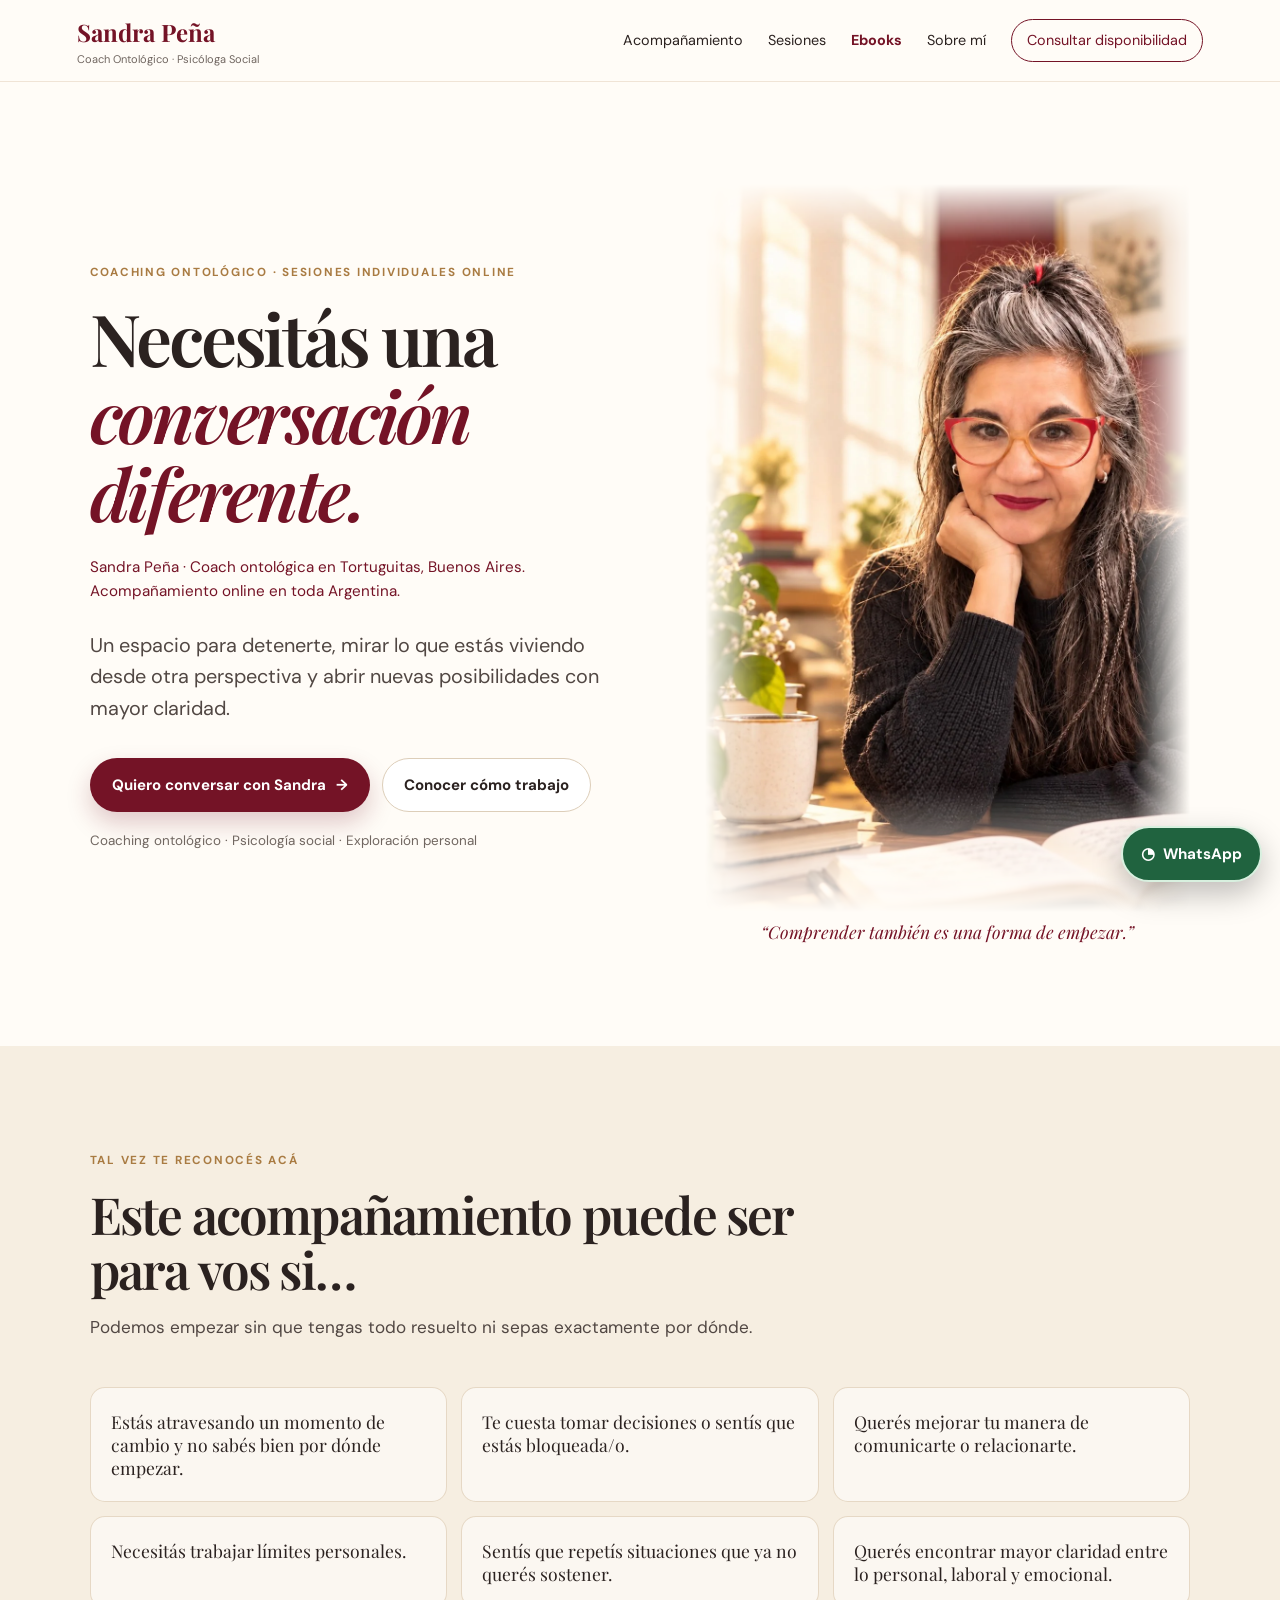
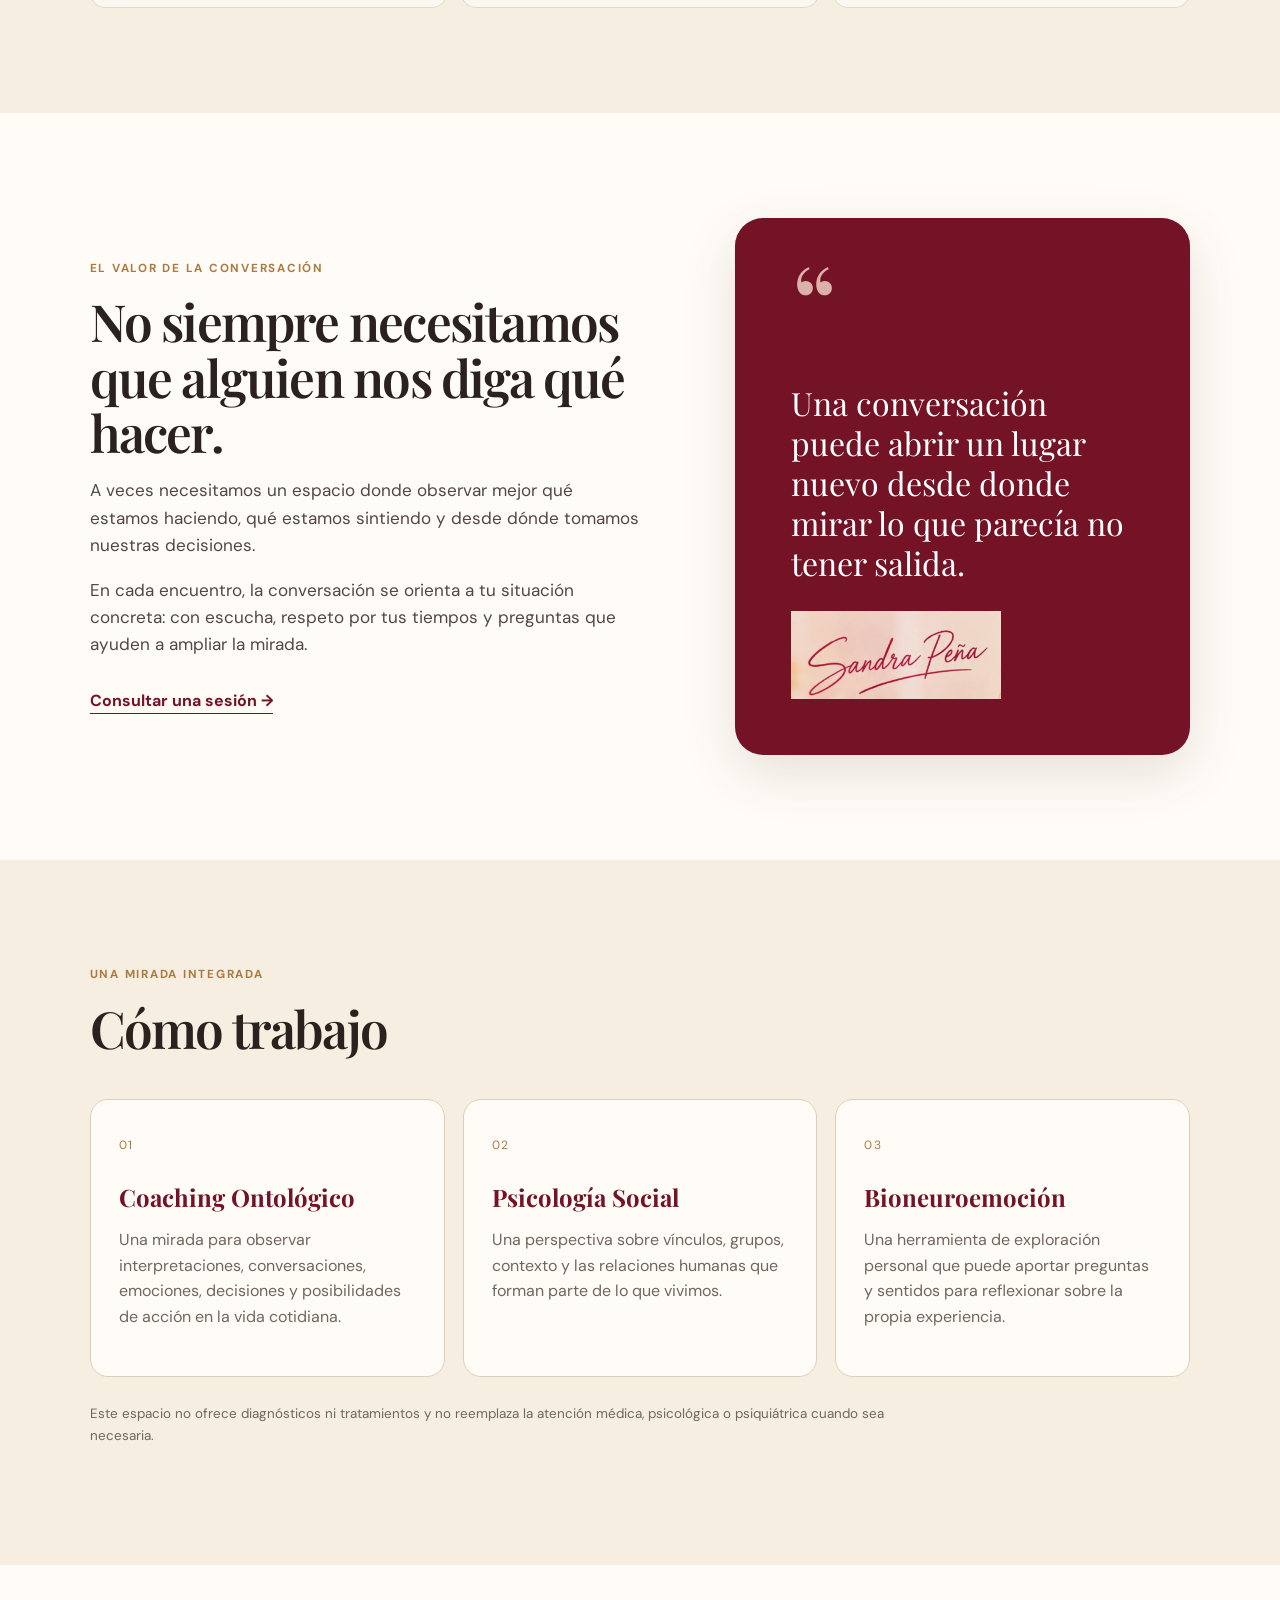
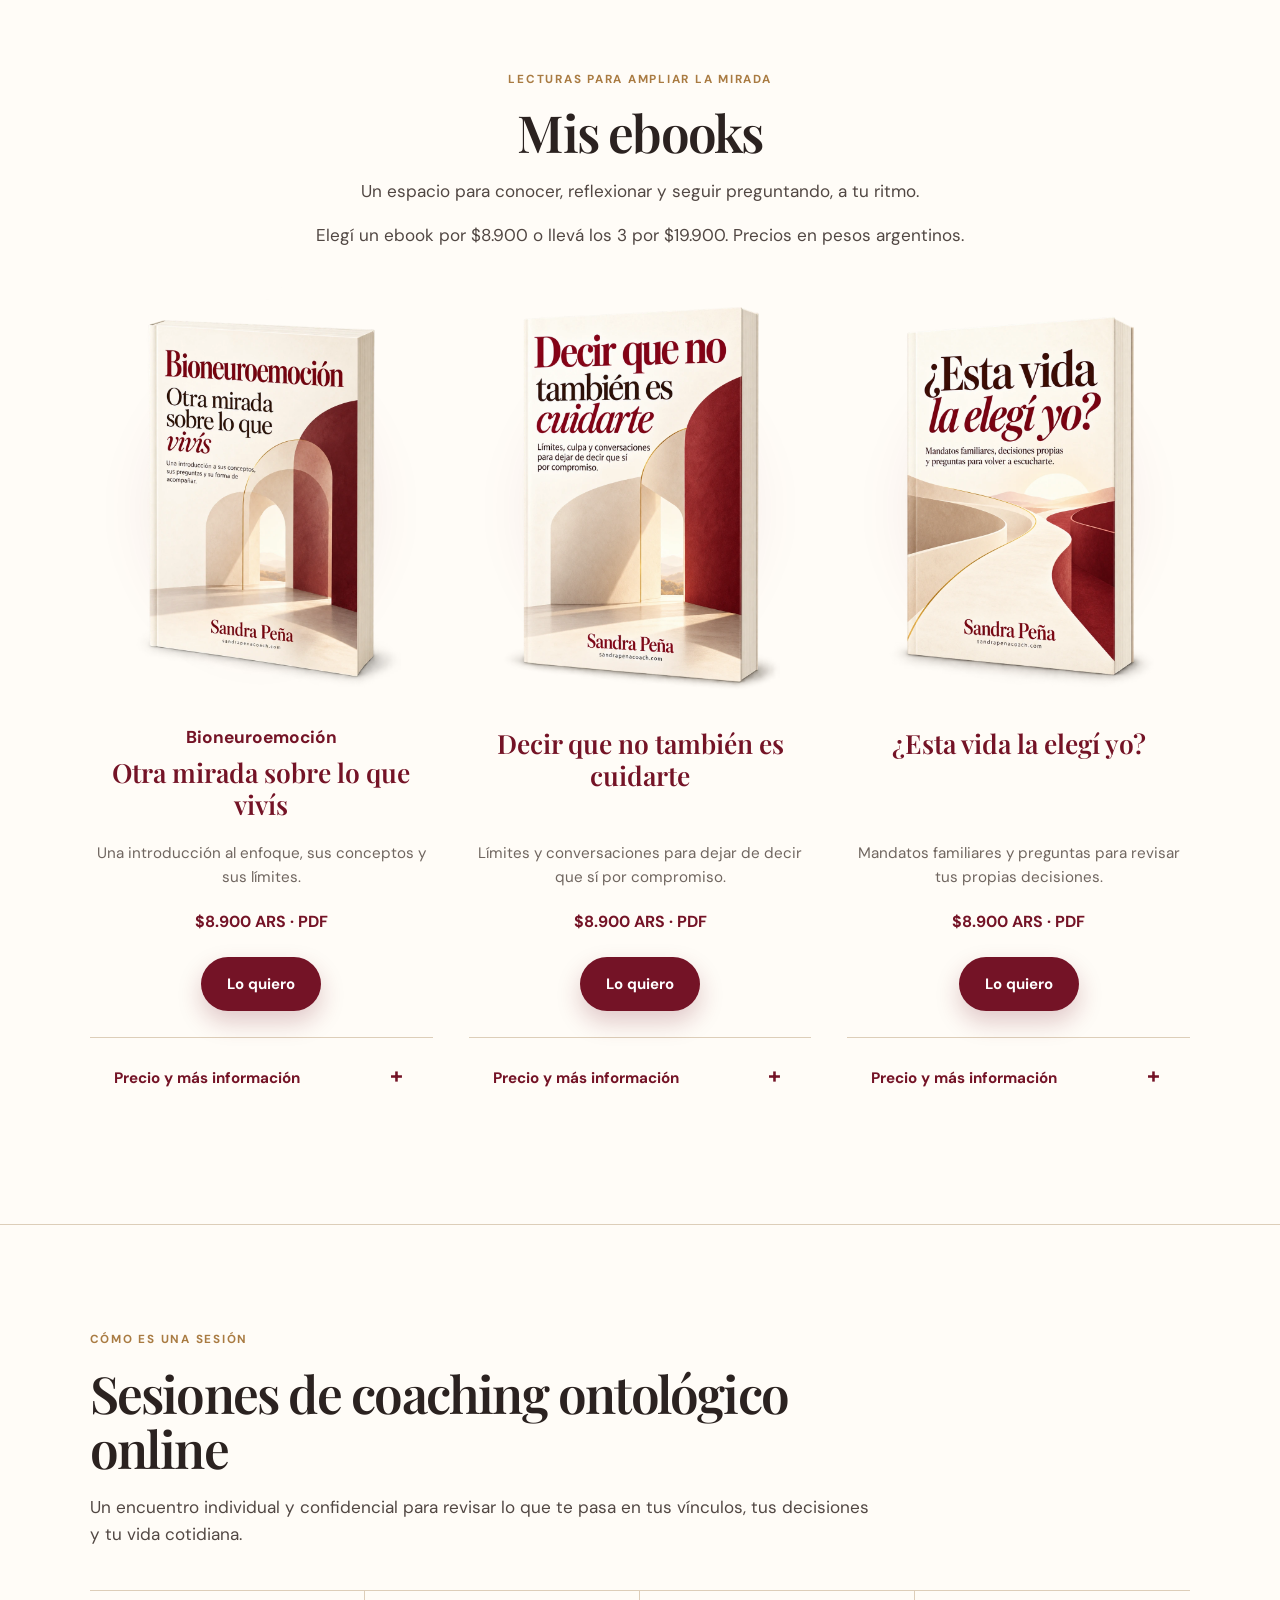
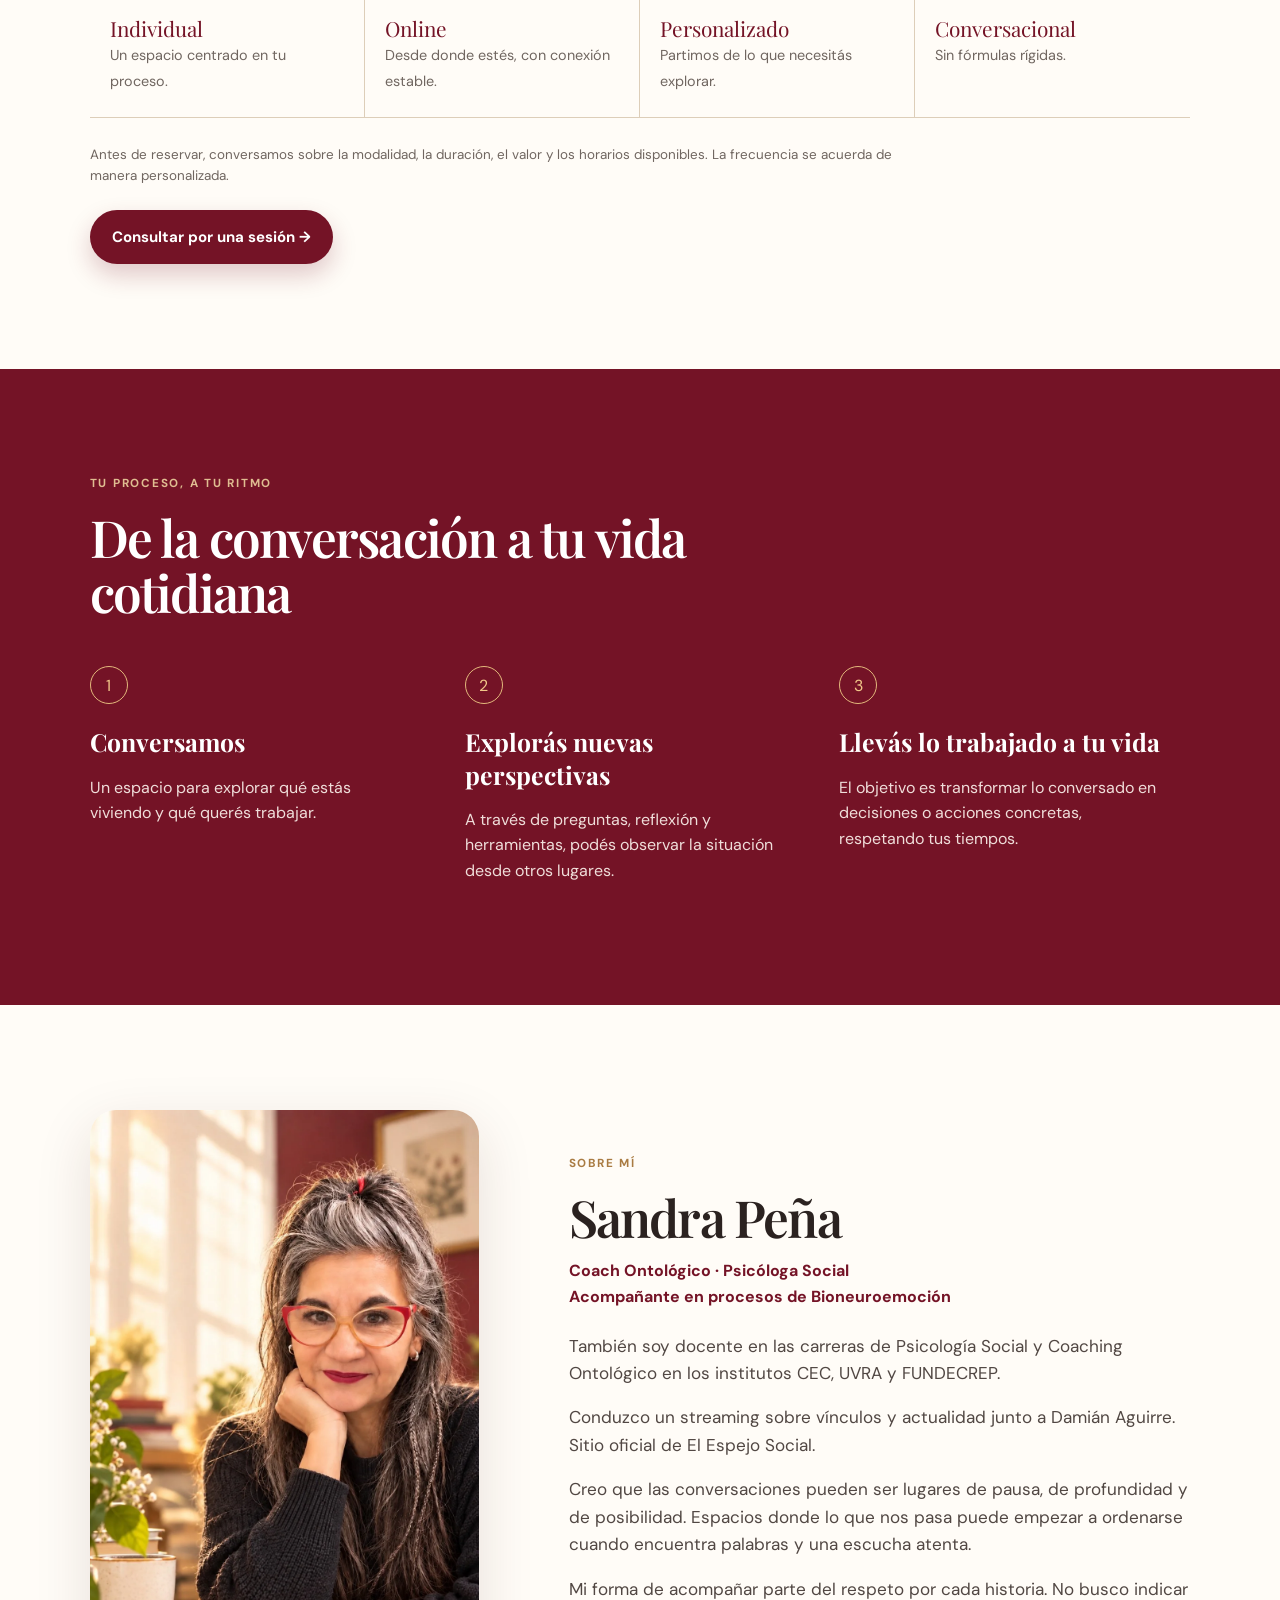
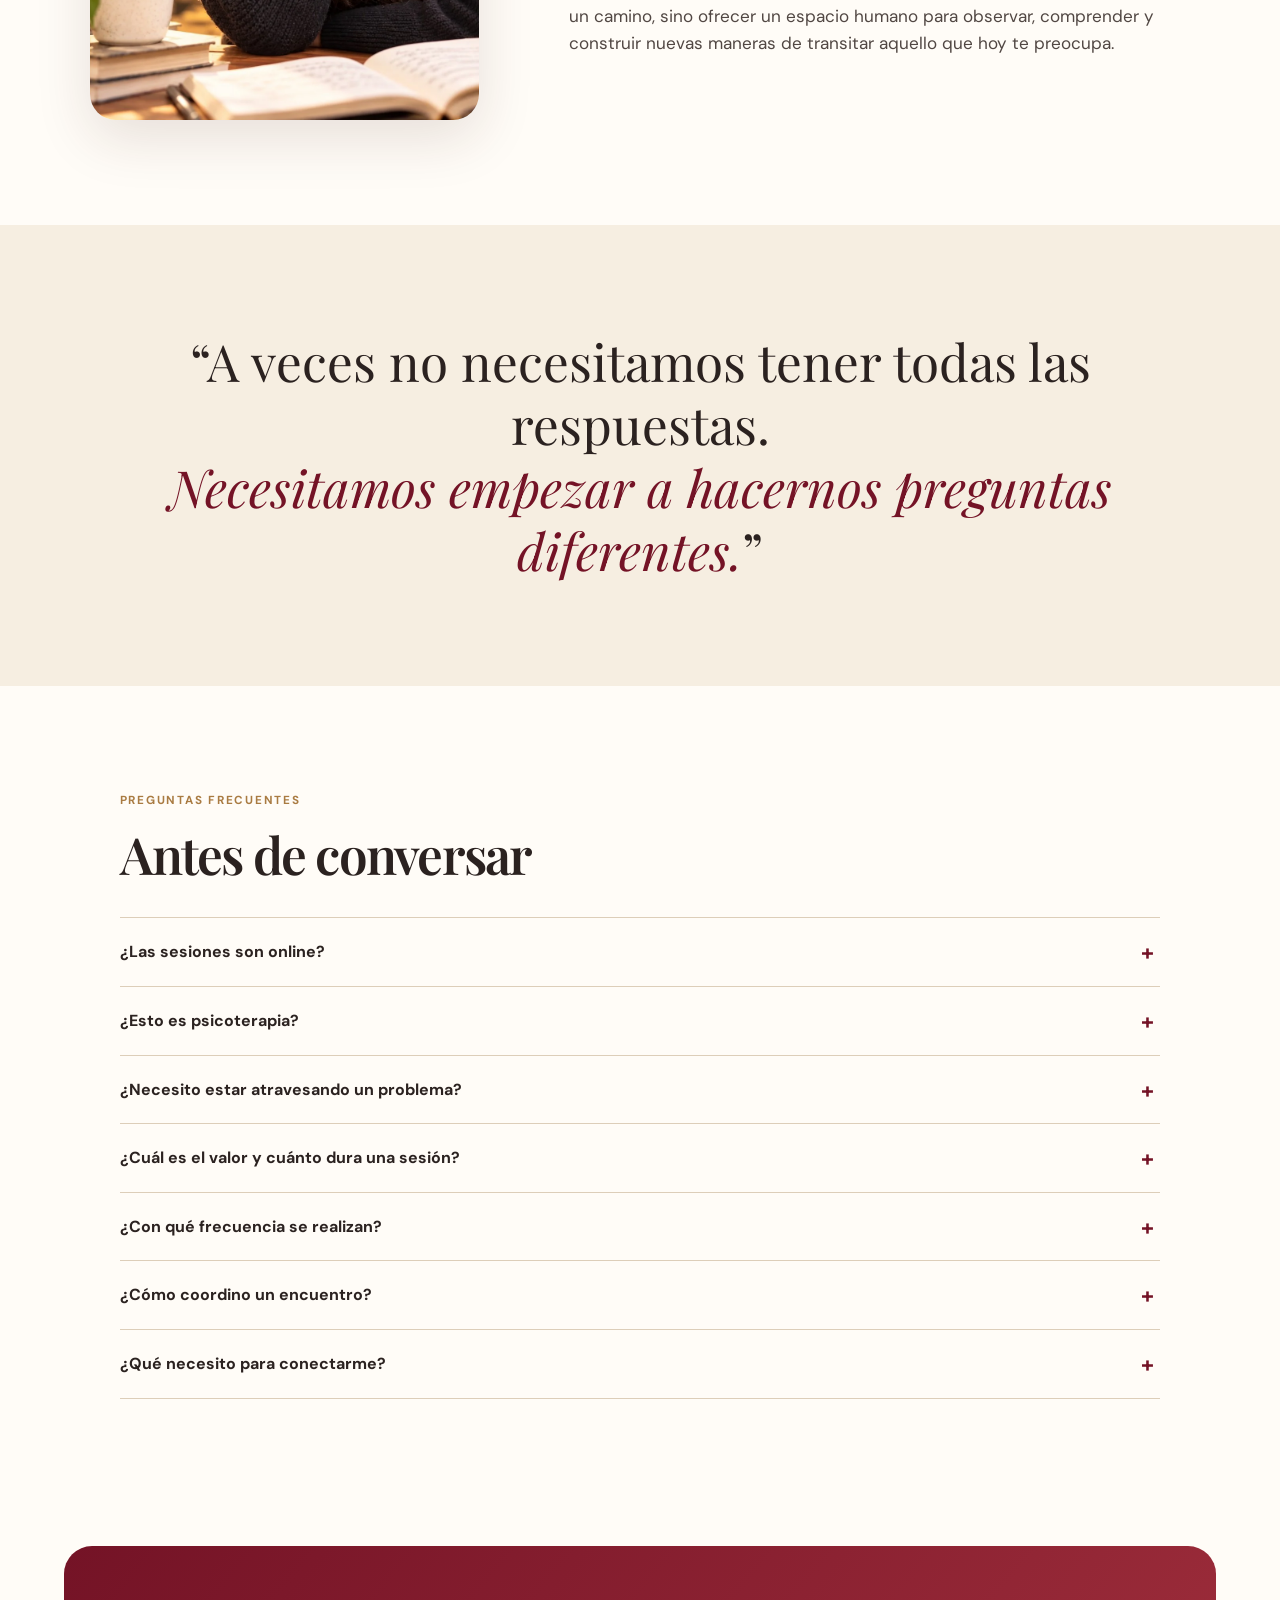
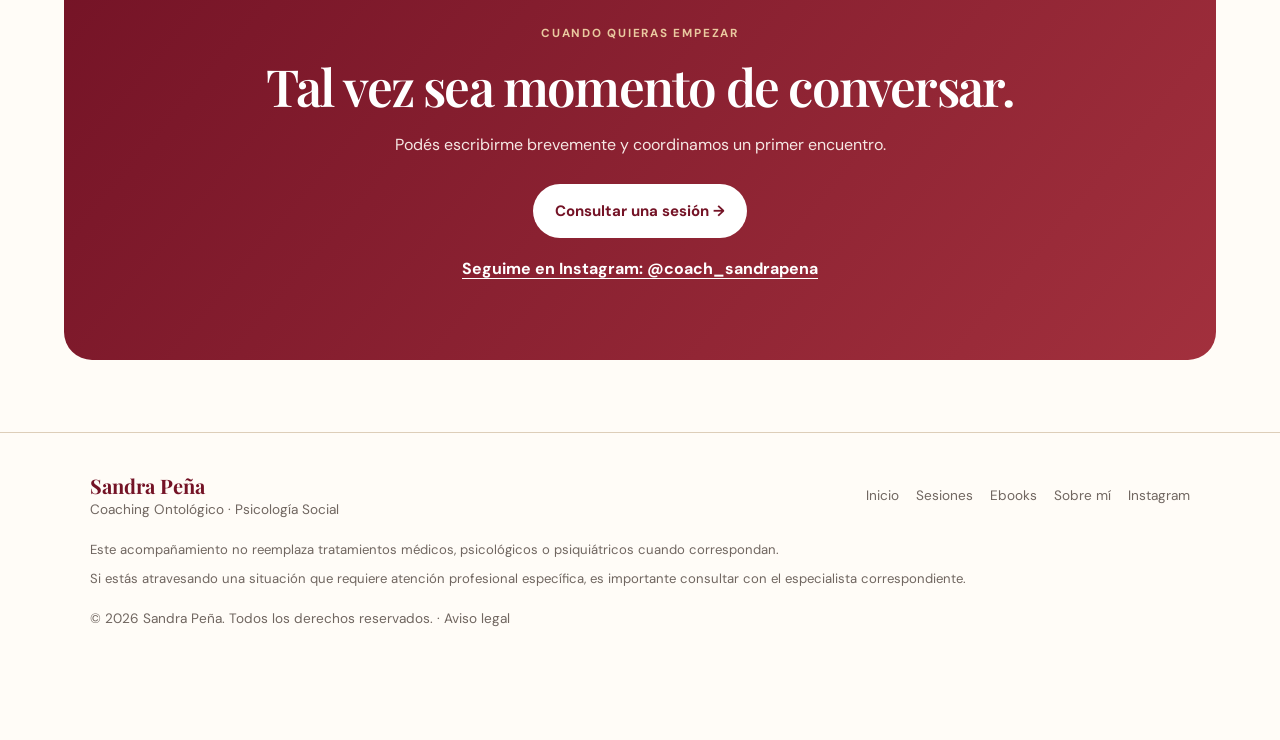
==== commit 7f6122b0: "Enlazar al sitio oficial de El Espejo Social" ====
--- a/index.html
+++ b/index.html
@@ -96,7 +96,7 @@
 </div></section>
 <section class="section" id="sesiones"><div class="heading reveal"><p class="eyebrow">Cómo es una sesión</p><h2>Sesiones de coaching ontológico online</h2><p>Un encuentro individual y confidencial para revisar lo que te pasa en tus vínculos, tus decisiones y tu vida cotidiana.</p></div><div class="session-grid reveal"><div><strong>Individual</strong><span>Un espacio centrado en tu proceso.</span></div><div><strong>Online</strong><span>Desde donde estés, con conexión estable.</span></div><div><strong>Personalizado</strong><span>Partimos de lo que necesitás explorar.</span></div><div><strong>Conversacional</strong><span>Sin fórmulas rígidas.</span></div></div><p class="note">Antes de reservar, conversamos sobre la modalidad, la duración, el valor y los horarios disponibles. La frecuencia se acuerda de manera personalizada.</p><a data-whatsapp class="btn primary session-consult" href="https://wa.me/5491167024220?text=Hola%20Sandra%2C%20estuve%20viendo%20tu%20p%C3%A1gina%20y%20quer%C3%ADa%20consultarte%20por%20las%20sesiones%20individuales.">Consultar por una sesión →</a></section>
 <section class="section process" aria-labelledby="proceso-titulo"><div class="heading reveal"><p class="eyebrow">Tu proceso, a tu ritmo</p><h2 id="proceso-titulo">De la conversación a tu vida cotidiana</h2></div><ol><li class="reveal"><span aria-hidden="true">1</span><h3>Conversamos</h3><p>Un espacio para explorar qué estás viviendo y qué querés trabajar.</p></li><li class="reveal"><span aria-hidden="true">2</span><h3>Explorás nuevas perspectivas</h3><p>A través de preguntas, reflexión y herramientas, podés observar la situación desde otros lugares.</p></li><li class="reveal"><span aria-hidden="true">3</span><h3>Llevás lo trabajado a tu vida</h3><p>El objetivo es transformar lo conversado en decisiones o acciones concretas, respetando tus tiempos.</p></li></ol></section>
-<section class="section about" id="sobre-mi"><img class="reveal" src="assets/sandra-hero.webp" alt="Sandra Peña, Coach Ontológico y Psicóloga Social" width="1024" height="1536" loading="lazy" decoding="async"><div class="reveal"><p class="eyebrow">Sobre mí</p><h2>Sandra Peña</h2><p class="role">Coach Ontológico · Psicóloga Social<br>Acompañante en procesos de Bioneuroemoción</p><p>También soy docente en las carreras de Psicología Social y Coaching Ontológico en los institutos CEC, UVRA y FUNDECREP.</p><p>Creo que las conversaciones pueden ser lugares de pausa, de profundidad y de posibilidad. Espacios donde lo que nos pasa puede empezar a ordenarse cuando encuentra palabras y una escucha atenta.</p><p>Mi forma de acompañar parte del respeto por cada historia. No busco indicar un camino, sino ofrecer un espacio humano para observar, comprender y construir nuevas maneras de transitar aquello que hoy te preocupa.</p></div></section>
+<section class="section about" id="sobre-mi"><img class="reveal" src="assets/sandra-hero.webp" alt="Sandra Peña, Coach Ontológico y Psicóloga Social" width="1024" height="1536" loading="lazy" decoding="async"><div class="reveal"><p class="eyebrow">Sobre mí</p><h2>Sandra Peña</h2><p class="role">Coach Ontológico · Psicóloga Social<br>Acompañante en procesos de Bioneuroemoción</p><p>También soy docente en las carreras de Psicología Social y Coaching Ontológico en los institutos CEC, UVRA y FUNDECREP.</p><p>Conduzco un streaming sobre vínculos y actualidad junto a Damián Aguirre. <a href="https://elespejosocial.com/">Sitio oficial de El Espejo Social</a>.</p><p>Creo que las conversaciones pueden ser lugares de pausa, de profundidad y de posibilidad. Espacios donde lo que nos pasa puede empezar a ordenarse cuando encuentra palabras y una escucha atenta.</p><p>Mi forma de acompañar parte del respeto por cada historia. No busco indicar un camino, sino ofrecer un espacio humano para observar, comprender y construir nuevas maneras de transitar aquello que hoy te preocupa.</p></div></section>
 <section class="editorial"><p class="reveal">“A veces no necesitamos tener todas las respuestas.<br><em>Necesitamos empezar a hacernos preguntas diferentes.</em>”</p></section>
 <section class="section faq"><div class="heading reveal"><p class="eyebrow">Preguntas frecuentes</p><h2>Antes de conversar</h2></div><div class="reveal"><details><summary>¿Las sesiones son online?</summary><p>Sí. Se realizan de manera online, para que puedas conectarte desde donde estés.</p></details><details><summary>¿Esto es psicoterapia?</summary><p>No. Es un espacio de acompañamiento desde el coaching ontológico y la psicología social. No sustituye un proceso de psicoterapia ni la atención médica o psiquiátrica cuando sean necesarias.</p></details><details><summary>¿Necesito estar atravesando un problema?</summary><p>No necesariamente. También puede ser un espacio para revisar una decisión, un cambio o una inquietud.</p></details><details><summary>¿Cuál es el valor y cuánto dura una sesión?</summary><p>Podés consultarme por WhatsApp para conocer el valor, la duración y la disponibilidad antes de reservar. Las condiciones se informan y acuerdan al momento de coordinar.</p></details><details><summary>¿Con qué frecuencia se realizan?</summary><p>La frecuencia se conversa de manera personalizada según lo que necesites trabajar.</p></details><details><summary>¿Cómo coordino un encuentro?</summary><p>Podés enviarme una consulta por WhatsApp y contarme brevemente qué querés explorar. Conversamos sobre disponibilidad, modalidad y valor antes de coordinar un encuentro.</p></details><details><summary>¿Qué necesito para conectarme?</summary><p>Un dispositivo con cámara y una conexión estable, en un lugar donde puedas estar con privacidad.</p></details></div></section>
 <section class="cta reveal" id="contacto"><p class="eyebrow">Cuando quieras empezar</p><h2>Tal vez sea momento de conversar.</h2><p>Podés escribirme brevemente y coordinamos un primer encuentro.</p><a data-whatsapp class="btn light" href="https://wa.me/5491167024220?text=Hola%20Sandra%2C%20estuve%20viendo%20tu%20p%C3%A1gina%20y%20quer%C3%ADa%20consultarte%20por%20las%20sesiones%20individuales." aria-label="Consultar por WhatsApp">Consultar una sesión →</a><a class="instagram-link" href="https://instagram.com/coach_sandrapena" target="_blank" rel="noopener">Seguime en Instagram: @coach_sandrapena</a></section>
